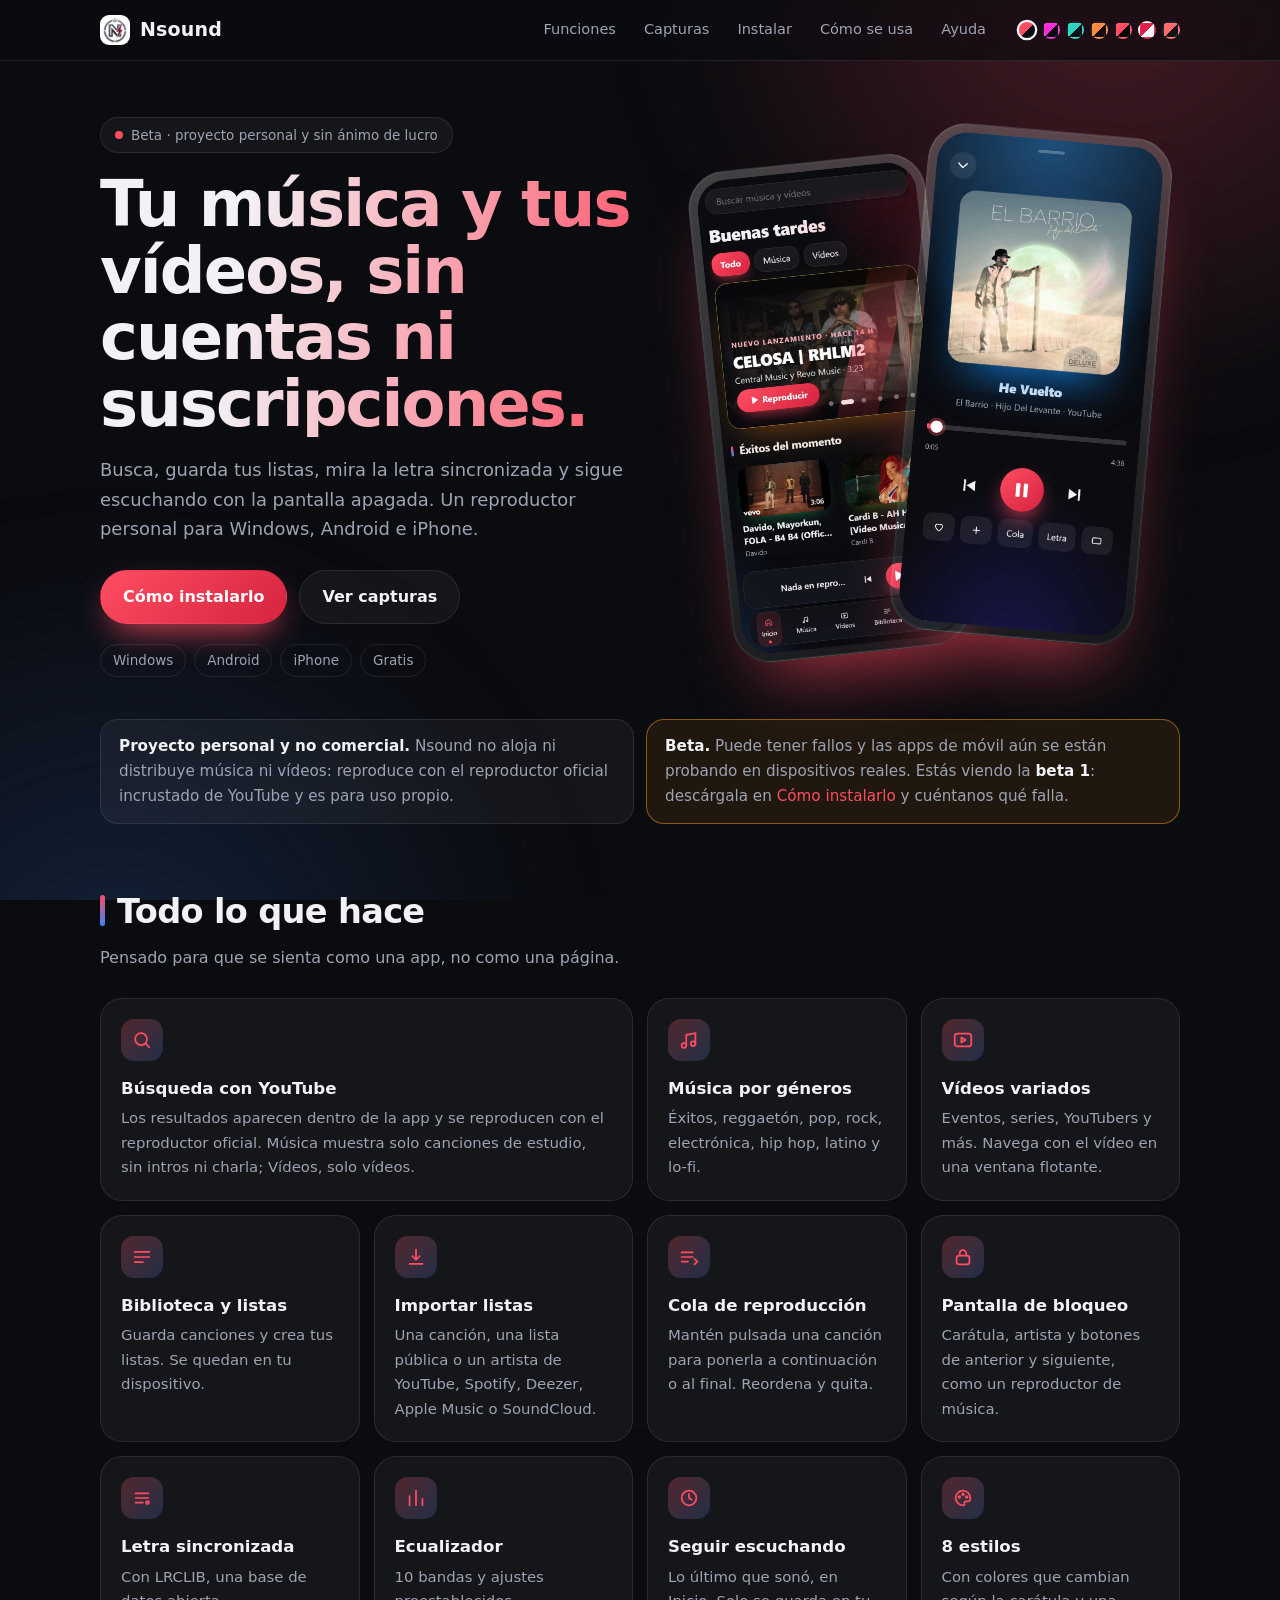
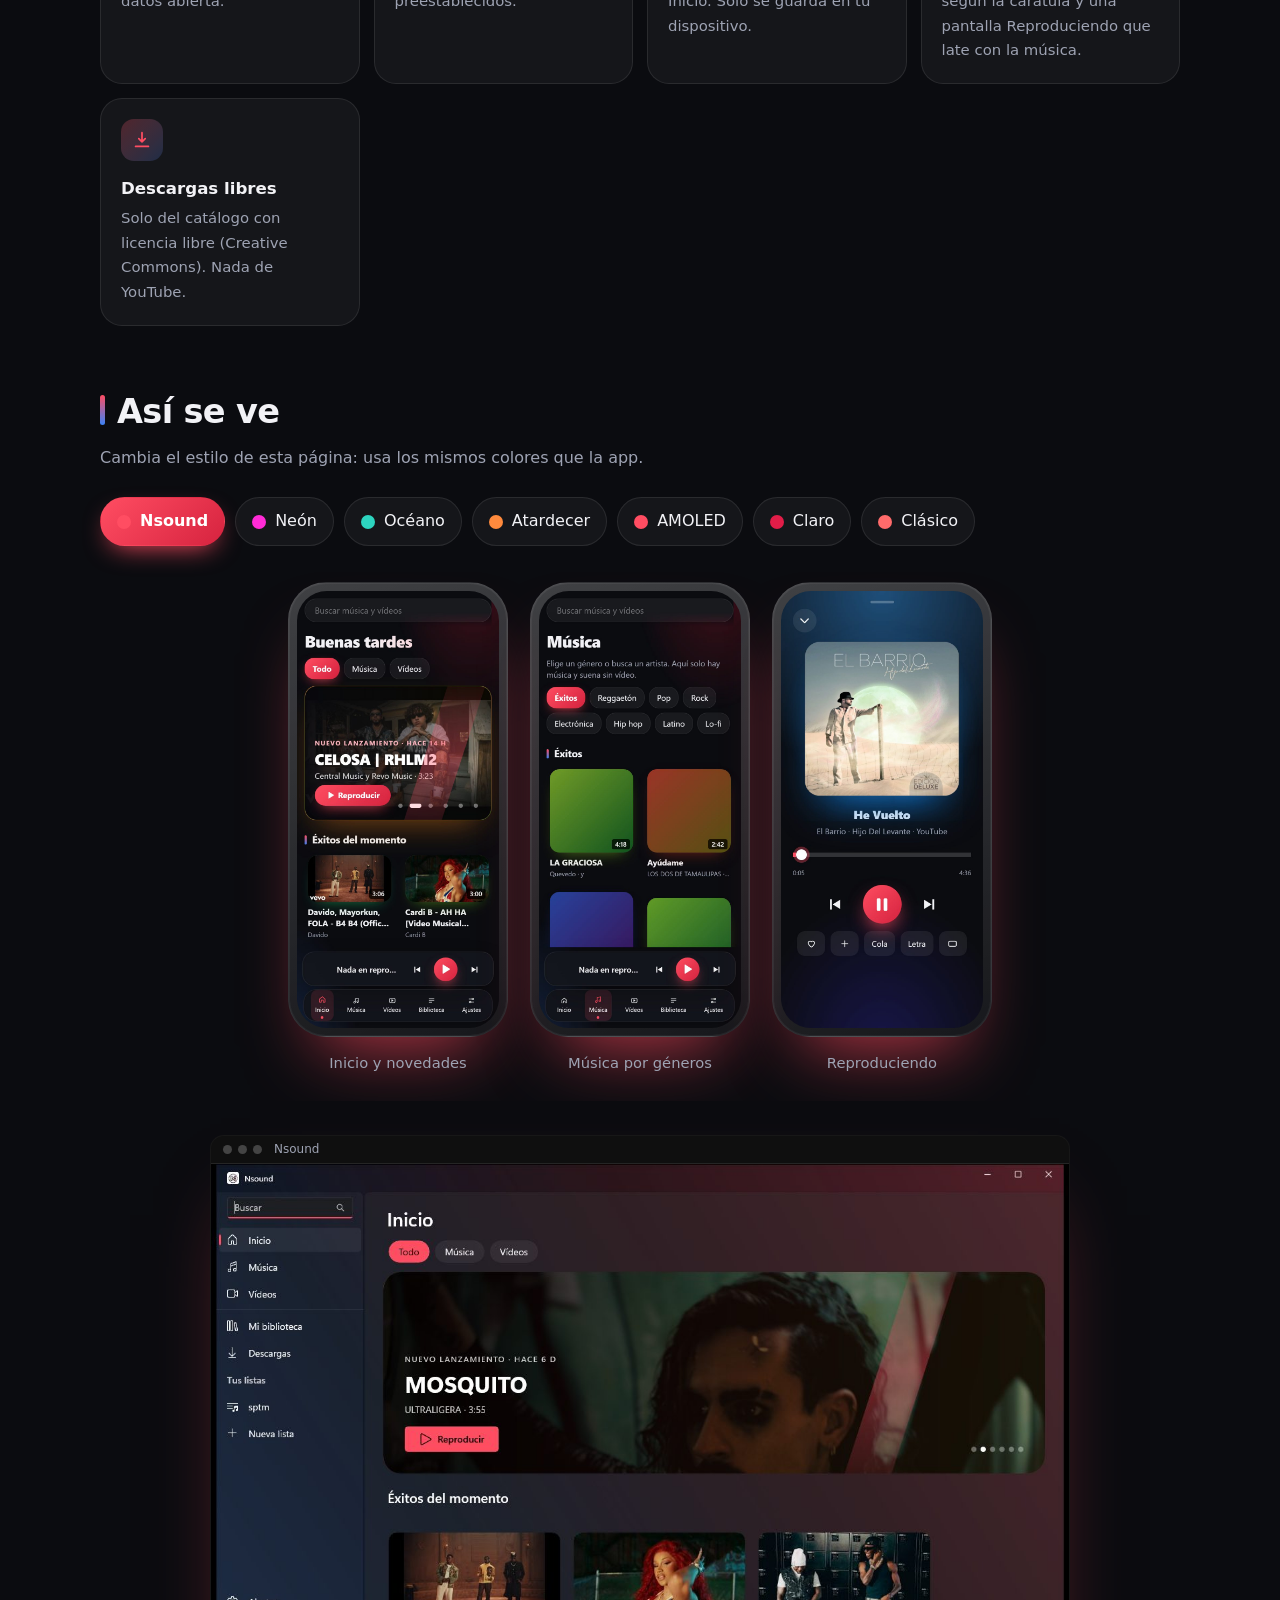
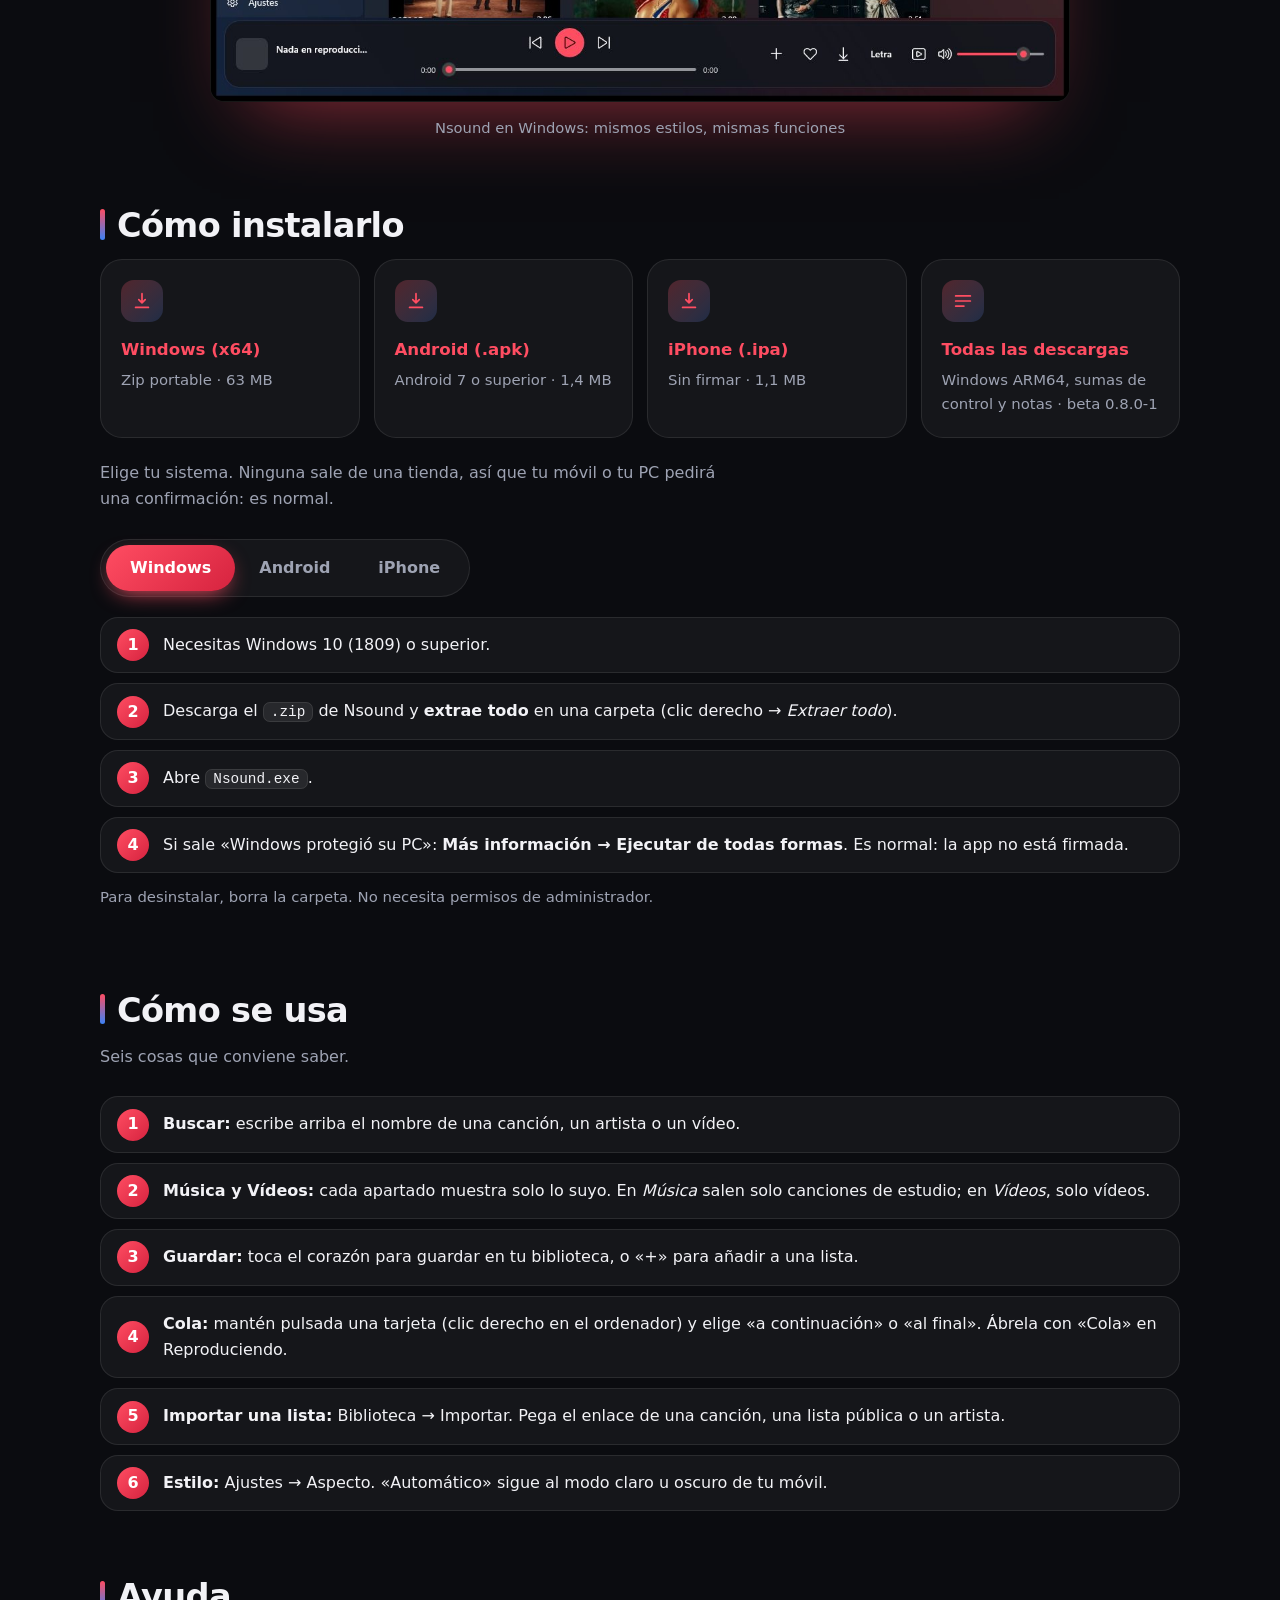
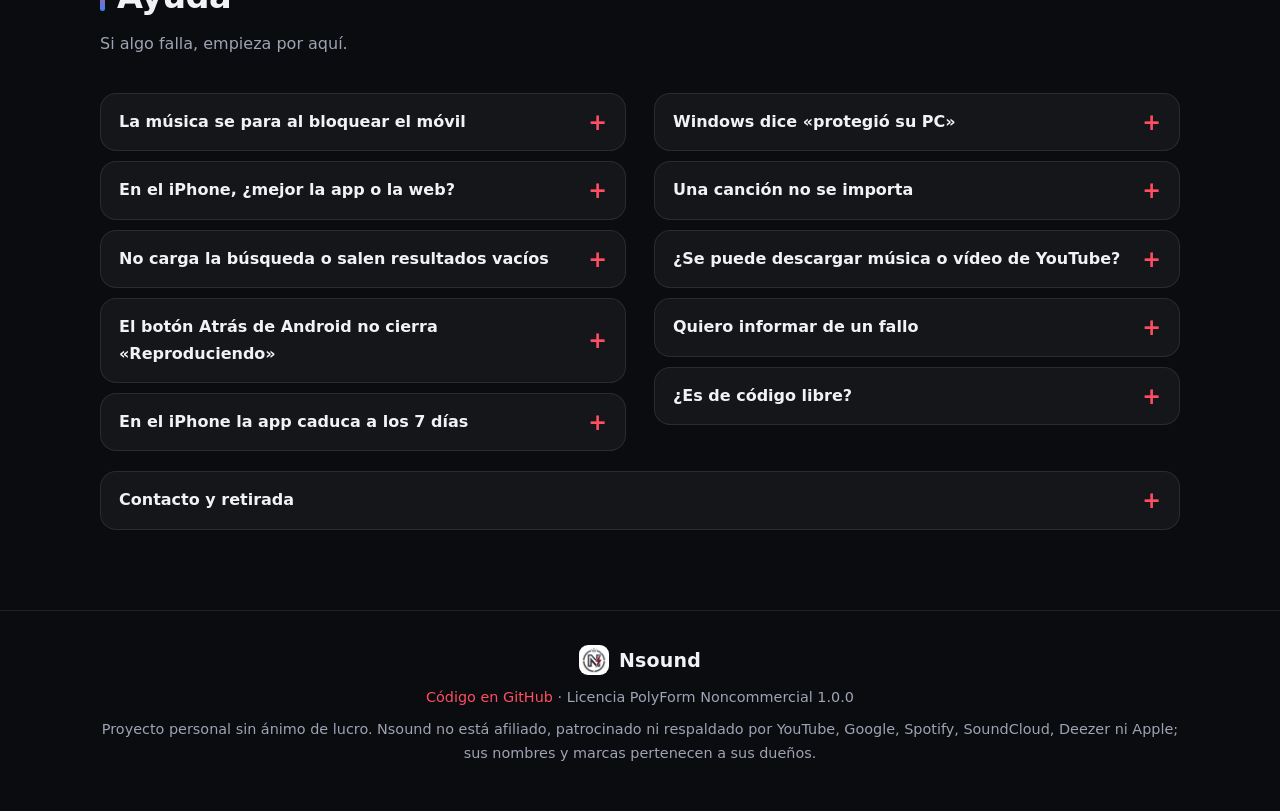
==== site/index.html @ f12c2a5f "web: botones de descarga de la beta 1 y fuente para SideStore/AltStore Co-Authored-By: Claude Sonnet" ====
<!doctype html>
<html lang="es">
<head>
<meta charset="utf-8">
<meta name="viewport" content="width=device-width,initial-scale=1,viewport-fit=cover">
<title>Nsound</title>
<meta name="description" content="Reproductor personal de música y vídeo, gratuito y sin ánimo de lucro, para Windows, Android e iPhone.">
<meta name="theme-color" content="#0b0c10">
<link rel="icon" href="logo.png">
<link rel="apple-touch-icon" href="logo.png">
<style>
@property --hue { syntax: '<number>'; inherits: true; initial-value: 350; }
:root {
  --bg: #0b0c10; --card: rgba(255,255,255,.045); --line: rgba(255,255,255,.09); --tx: #f2f2f6; --mut: #9ea3b3;
  --ac: #ff4d62; --ac2: #d6233f; --blue: #3b82f6; --on: #fff; --w: 255,255,255;
  --r: 22px;
}
:root[data-t="neon"]      { --bg:#07060d; --ac:#ff2bd6; --ac2:#a815d6; --blue:#7c3aed; }
:root[data-t="oceano"]    { --bg:#05111b; --ac:#2dd4bf; --ac2:#0e9aa7; --blue:#38bdf8; --on:#04202a; }
:root[data-t="atardecer"] { --bg:#130b0d; --ac:#ff8a3d; --ac2:#e5484d; --blue:#f43f5e; --on:#2a0f08; }
:root[data-t="amoled"]    { --bg:#000; }
:root[data-t="claro"]     { --bg:#f4f5f8; --card:rgba(20,22,40,.045); --line:rgba(20,22,40,.12); --tx:#14161f; --mut:#5b6072; --ac:#e11d48; --ac2:#be123c; --w:20,22,40; }
:root[data-t="clasico"]   { --bg:#121214; --ac:#ff6b6b; --ac2:#e04a4a; --blue:#4a8cff; }
* { box-sizing: border-box; }
html { scroll-behavior: smooth; scroll-padding-top: 76px; }
body { margin: 0; background: var(--bg); color: var(--tx); font: 16px/1.65 system-ui, -apple-system, "Segoe UI", Roboto, sans-serif; overflow-x: hidden; transition: background .6s, color .4s; -webkit-text-size-adjust: 100%; }
img { max-width: 100%; display: block; }
a { color: var(--ac); text-decoration: none; } a:hover { text-decoration: underline; }
:focus-visible { outline: 2px solid var(--ac); outline-offset: 3px; border-radius: 8px; }
.w { width: min(1080px, 100% - 32px); margin: 0 auto; }

/* Ambiente: dos brillos que se desplazan despacio (solo transform: barato) */
.amb { position: fixed; inset: 0; z-index: 0; pointer-events: none; overflow: hidden; }
.amb i { position: absolute; width: 70vmax; height: 70vmax; border-radius: 50%; filter: blur(70px); opacity: .5; will-change: transform; }
.amb i:nth-child(1) { top: -38vmax; right: -22vmax; background: radial-gradient(closest-side, color-mix(in srgb, var(--ac) 55%, transparent), transparent); animation: drift 26s ease-in-out infinite alternate; }
.amb i:nth-child(2) { bottom: -42vmax; left: -26vmax; background: radial-gradient(closest-side, color-mix(in srgb, var(--blue) 40%, transparent), transparent); animation: drift 32s ease-in-out infinite alternate-reverse; }
@keyframes drift { from { transform: translate3d(0,0,0) scale(1); } to { transform: translate3d(-6vmax, 5vmax, 0) scale(1.15); } }
main, header.top, footer { position: relative; z-index: 1; }

/* Barra superior de cristal */
header.top { position: sticky; top: 0; z-index: 20; backdrop-filter: blur(16px) saturate(1.4); -webkit-backdrop-filter: blur(16px) saturate(1.4); background: color-mix(in srgb, var(--bg) 70%, transparent); border-bottom: 1px solid var(--line); }
.bar { display: flex; align-items: center; gap: 14px; height: 60px; }
.brand { display: flex; align-items: center; gap: 10px; font-weight: 800; font-size: 19px; letter-spacing: .01em; color: var(--tx); }
.brand img { width: 30px; height: 30px; border-radius: 9px; }
.brand:hover { text-decoration: none; }
nav.links { margin-left: auto; display: flex; gap: 4px; }
nav.links a { color: var(--mut); padding: 8px 12px; border-radius: 999px; font-size: 14.5px; transition: background .2s, color .2s; }
nav.links a:hover { color: var(--tx); background: var(--card); text-decoration: none; }
.dots { display: flex; gap: 6px; margin-left: 6px; }
.dots button { width: 18px; height: 18px; border-radius: 50%; border: 2px solid var(--line); padding: 0; cursor: pointer; transition: transform .2s, border-color .2s; }
.dots button:hover { transform: scale(1.2); } .dots button[aria-pressed=true] { border-color: var(--tx); transform: scale(1.15); }
@media (max-width: 760px) { nav.links { display: none; } .dots { margin-left: auto; } }

/* Portada */
.hero { display: grid; grid-template-columns: 1.05fr .95fr; gap: 28px; align-items: center; padding: 56px 0 34px; }
.pill { display: inline-flex; align-items: center; gap: 8px; padding: 6px 14px; border-radius: 999px; background: var(--card); border: 1px solid var(--line); color: var(--mut); font-size: 13.5px; }
.pill b { width: 8px; height: 8px; border-radius: 50%; background: var(--ac); box-shadow: 0 0 0 0 var(--ac); animation: ping 2s infinite; }
@keyframes ping { 70% { box-shadow: 0 0 0 9px transparent; } 100% { box-shadow: 0 0 0 0 transparent; } }
h1 { font-size: clamp(2.3rem, 6vw, 4rem); line-height: 1.04; letter-spacing: -.03em; margin: 18px 0 14px; font-weight: 850; background: linear-gradient(100deg, var(--tx) 25%, var(--ac)); -webkit-background-clip: text; background-clip: text; -webkit-text-fill-color: transparent; }
.lead { color: var(--mut); font-size: 1.12rem; max-width: 33rem; }
.cta { display: flex; flex-wrap: wrap; gap: 12px; margin: 26px 0 20px; }
.btn { display: inline-flex; align-items: center; gap: 8px; padding: 13px 22px; border-radius: 999px; font-weight: 700; border: 1px solid var(--line); background: var(--card); color: var(--tx); transition: transform .18s, box-shadow .25s, background .2s; }
.btn:hover { transform: translateY(-2px); text-decoration: none; }
.btn.main { background: linear-gradient(135deg, var(--ac), var(--ac2)); color: var(--on); border-color: transparent; box-shadow: 0 14px 34px -12px var(--ac); }
.btn.main:hover { box-shadow: 0 18px 40px -10px var(--ac); }
.plats { display: flex; gap: 8px; flex-wrap: wrap; } .plats span { font-size: 13.5px; color: var(--mut); padding: 4px 12px; border: 1px solid var(--line); border-radius: 999px; }

/* Móviles de la portada */
.stage { position: relative; height: 520px; display: flex; justify-content: center; }
.phone { position: absolute; width: 238px; padding: 8px; border-radius: 38px; background: linear-gradient(160deg, rgba(var(--w),.22), rgba(var(--w),.05)); border: 1px solid var(--line); box-shadow: 0 40px 70px -30px color-mix(in srgb, var(--ac) 70%, #000), inset 0 0 0 1px rgba(var(--w),.05); }
.phone img { border-radius: 30px; width: 100%; aspect-ratio: 364/788; object-fit: cover; background: #000; }
.phone.a { left: 6%; top: 24px; transform: rotate(-6deg); animation: float 7s ease-in-out infinite; }
.phone.b { right: 6%; top: 0; transform: rotate(5deg) scale(1.03); animation: float 8s ease-in-out -3s infinite; }
@keyframes float { 50% { translate: 0 -14px; } }
@media (max-width: 880px) { .hero { grid-template-columns: 1fr; padding-top: 34px; } .stage { height: 470px; } .phone { width: 206px; } }

/* Avisos */
.notes { display: grid; grid-template-columns: repeat(auto-fit, minmax(290px, 1fr)); gap: 12px; margin: 8px 0 8px; }
.note { padding: 14px 18px; border-radius: 18px; background: var(--card); border: 1px solid var(--line); color: var(--mut); font-size: .95rem; }
.note b { color: var(--tx); }
.note.warn { border-color: color-mix(in srgb, #f59e0b 50%, transparent); background: color-mix(in srgb, #f59e0b 9%, transparent); }

/* Secciones */
section { padding: 52px 0 6px; }
h2 { font-size: clamp(1.5rem, 3.4vw, 2.1rem); letter-spacing: -.02em; margin: 0 0 6px; }
h2::before { content: ''; display: inline-block; width: 5px; height: .9em; border-radius: 3px; margin-right: 12px; background: linear-gradient(var(--ac), var(--blue)); vertical-align: -.08em; }
.sub { color: var(--mut); margin: 0 0 26px; max-width: 40rem; }

/* Funciones: rejilla con brillo que sigue al cursor */
.grid { display: grid; grid-template-columns: repeat(auto-fit, minmax(235px, 1fr)); gap: 14px; }
.card { position: relative; padding: 20px; border-radius: var(--r); background: var(--card); border: 1px solid var(--line); overflow: hidden; transition: transform .3s cubic-bezier(.2,.8,.2,1), border-color .3s; }
.card::before { content: ''; position: absolute; inset: 0; background: radial-gradient(260px circle at var(--mx, 50%) var(--my, -30%), color-mix(in srgb, var(--ac) 22%, transparent), transparent 70%); opacity: 0; transition: opacity .3s; pointer-events: none; }
.card:hover { transform: translateY(-4px); border-color: color-mix(in srgb, var(--ac) 45%, var(--line)); } .card:hover::before { opacity: 1; }
.card.big { grid-column: span 2; } @media (max-width: 560px) { .card.big { grid-column: auto; } }
.ic { width: 42px; height: 42px; border-radius: 13px; display: grid; place-items: center; margin-bottom: 14px; background: linear-gradient(135deg, color-mix(in srgb, var(--ac) 26%, transparent), color-mix(in srgb, var(--blue) 20%, transparent)); color: var(--ac); }
.ic svg { width: 22px; height: 22px; fill: none; stroke: currentColor; stroke-width: 1.9; stroke-linecap: round; stroke-linejoin: round; }
.card h3 { margin: 0 0 4px; font-size: 1.04rem; } .card p { margin: 0; color: var(--mut); font-size: .93rem; }

/* Capturas */
.shots { display: flex; gap: 22px; overflow-x: auto; padding: 10px 6px 26px; scroll-snap-type: x mandatory; justify-content: safe center; scrollbar-width: thin; }
.shots figure { margin: 0; flex: 0 0 auto; scroll-snap-align: center; text-align: center; }
.phone img { transition: opacity .22s ease; } .phone img.swap { opacity: 0; }
.winshot { margin: 34px auto 0; max-width: 860px; text-align: center; }
.winframe { border-radius: 14px; overflow: hidden; border: 1px solid var(--line); background: #000; box-shadow: 0 40px 80px -40px color-mix(in srgb, var(--ac) 60%, #000); }
.wbar { display: flex; align-items: center; gap: 6px; height: 28px; padding: 0 12px; background: rgba(var(--w), .06); border-bottom: 1px solid var(--line); font-size: 12px; color: var(--mut); }
.wbar i { width: 9px; height: 9px; border-radius: 50%; background: rgba(var(--w), .22); } .wbar span { margin-left: 6px; }
.winframe img { width: 100%; display: block; transition: opacity .22s ease; } .winframe img.swap { opacity: 0; }
.winshot figcaption { color: var(--mut); font-size: .92rem; margin-top: 14px; }
.shots .phone { position: static; width: 220px; animation: none; transform: none; transition: transform .4s cubic-bezier(.2,.8,.2,1); }
.shots figure:hover .phone { transform: translateY(-8px) rotate(-1.5deg); }
.shots figcaption { color: var(--mut); font-size: .92rem; margin-top: 14px; }

/* Estilos de la web = estilos de la app */
.themes { display: flex; flex-wrap: wrap; gap: 10px; }
.chip { display: inline-flex; align-items: center; gap: 9px; padding: 10px 16px; border-radius: 999px; background: var(--card); border: 1px solid var(--line); color: var(--tx); font: inherit; cursor: pointer; transition: transform .15s, background .2s, box-shadow .25s; }
.chip i { width: 14px; height: 14px; border-radius: 50%; }
.chip:hover { transform: translateY(-2px); } .chip:active { transform: scale(.95); }
.chip[aria-pressed=true] { background: linear-gradient(135deg, var(--ac), var(--ac2)); color: var(--on); border-color: transparent; box-shadow: 0 10px 26px -10px var(--ac); font-weight: 700; }

/* Instalación */
.seg { position: relative; display: inline-flex; padding: 5px; border-radius: 999px; background: var(--card); border: 1px solid var(--line); margin-bottom: 20px; }
.seg button { position: relative; z-index: 1; padding: 10px 24px; border: 0; background: transparent; color: var(--mut); font: inherit; font-weight: 600; border-radius: 999px; cursor: pointer; transition: color .25s; }
.seg button[aria-selected=true] { color: var(--on); }
.seg .ind { position: absolute; top: 5px; bottom: 5px; left: 5px; border-radius: 999px; background: linear-gradient(135deg, var(--ac), var(--ac2)); box-shadow: 0 8px 22px -8px var(--ac); transition: transform .35s cubic-bezier(.3,1.2,.4,1), width .35s; }
.pane { display: none; } .pane.on { display: block; animation: rise .45s cubic-bezier(.2,.8,.2,1); }
@keyframes rise { from { opacity: 0; transform: translateY(12px); } }
ol.steps { list-style: none; margin: 0; padding: 0; counter-reset: s; display: grid; gap: 10px; }
ol.steps li { counter-increment: s; position: relative; padding: 14px 16px 14px 62px; border-radius: 18px; background: var(--card); border: 1px solid var(--line); }
ol.steps li::before { content: counter(s); position: absolute; left: 16px; top: 50%; translate: 0 -50%; width: 32px; height: 32px; border-radius: 50%; display: grid; place-items: center; font-weight: 800; color: var(--on); background: linear-gradient(135deg, var(--ac), var(--ac2)); }
code { background: rgba(var(--w), .08); border: 1px solid var(--line); border-radius: 7px; padding: 1px 7px; font-size: .9em; }
.hint { color: var(--mut); font-size: .93rem; margin-top: 12px; }

/* Ayuda */
details { background: var(--card); border: 1px solid var(--line); border-radius: 16px; padding: 0 18px; margin: 10px 0; transition: border-color .25s, background .25s; }
details[open] { border-color: color-mix(in srgb, var(--ac) 40%, var(--line)); background: color-mix(in srgb, var(--ac) 5%, var(--card)); }
summary { cursor: pointer; font-weight: 650; padding: 15px 0; list-style: none; display: flex; justify-content: space-between; gap: 12px; align-items: center; }
summary::-webkit-details-marker { display: none; }
summary::after { content: '+'; font-size: 1.4rem; line-height: 1; color: var(--ac); transition: transform .3s; flex: none; }
details[open] summary::after { transform: rotate(45deg); }
details p, details > div { margin: 0 0 16px; color: var(--mut); }
.two { display: grid; grid-template-columns: 1fr 1fr; gap: 0 28px; } @media (max-width: 820px) { .two { grid-template-columns: 1fr; } }

footer { margin-top: 64px; padding: 34px 0 46px; border-top: 1px solid var(--line); color: var(--mut); font-size: .9rem; text-align: center; }
footer .brand { justify-content: center; margin-bottom: 10px; }

/* Aparecer al hacer scroll (solo con JS; sin JS todo se ve) */
.js .rv { opacity: 0; transform: translateY(22px); transition: opacity .7s cubic-bezier(.2,.8,.2,1), transform .7s cubic-bezier(.2,.8,.2,1); transition-delay: var(--d, 0s); }
.js .rv.in { opacity: 1; transform: none; }
@media (prefers-reduced-motion: reduce) {
  *, *::before, *::after { animation: none !important; transition: none !important; scroll-behavior: auto !important; }
  .js .rv { opacity: 1; transform: none; }
}
</style>
</head>
<body>
<script>document.documentElement.classList.add('js');try{var t=localStorage.getItem('nsound-site-theme');if(t)document.documentElement.dataset.t=t}catch(e){}</script>
<svg width="0" height="0" style="position:absolute" aria-hidden="true"><defs>
<symbol id="i-search" viewBox="0 0 24 24"><circle cx="11" cy="11" r="6.5"/><path d="M16 16l4 4"/></symbol>
<symbol id="i-music" viewBox="0 0 24 24"><path d="M9 18V6.5l10-2V16"/><circle cx="6.5" cy="18" r="2.5"/><circle cx="16.5" cy="16" r="2.5"/></symbol>
<symbol id="i-video" viewBox="0 0 24 24"><rect x="3" y="5" width="18" height="14" rx="3"/><path d="M10.2 9.2v5.6l4.6-2.8z"/></symbol>
<symbol id="i-lib" viewBox="0 0 24 24"><path d="M4 6.5h16M4 12h16M4 17.5h9"/></symbol>
<symbol id="i-import" viewBox="0 0 24 24"><path d="M12 4v11m0 0-4-4m4 4 4-4M5 19.5h14"/></symbol>
<symbol id="i-lyrics" viewBox="0 0 24 24"><path d="M5 7h14M5 12h14M5 17h8"/><circle cx="18" cy="17" r="1.6"/></symbol>
<symbol id="i-eq" viewBox="0 0 24 24"><path d="M5 20V10M12 20V4M19 20v-7"/></symbol>
<symbol id="i-queue" viewBox="0 0 24 24"><path d="M4 7h12M4 12h12M4 17h7"/><path d="M18 14l3 3-3 3"/></symbol>
<symbol id="i-lock" viewBox="0 0 24 24"><rect x="5" y="10.5" width="14" height="9.5" rx="2.5"/><path d="M8.5 10.5V8a3.5 3.5 0 0 1 7 0v2.5"/></symbol>
<symbol id="i-clock" viewBox="0 0 24 24"><circle cx="12" cy="12" r="8"/><path d="M12 7.5V12l3 2"/></symbol>
<symbol id="i-pal" viewBox="0 0 24 24"><path d="M12 4a8 8 0 1 0 0 16c1.4 0 2-.9 1.6-2-.4-1.2.3-2.2 1.6-2.2H17a3 3 0 0 0 3-3A8 8 0 0 0 12 4z"/><circle cx="8" cy="11" r="1"/><circle cx="12" cy="8" r="1"/><circle cx="16" cy="11" r="1"/></symbol>
<symbol id="i-dl" viewBox="0 0 24 24"><path d="M12 4v10m0 0-3.5-3.5M12 14l3.5-3.5M5 19h14"/></symbol>
</defs></svg>
<div class="amb" aria-hidden="true"><i></i><i></i></div>

<header class="top"><div class="w bar">
  <a class="brand" href="#"><img src="logo.png" alt="">Nsound</a>
  <nav class="links" aria-label="Secciones"><a href="#funciones">Funciones</a><a href="#capturas">Capturas</a><a href="#instalar">Instalar</a><a href="#uso">Cómo se usa</a><a href="#ayuda">Ayuda</a></nav>
  <div class="dots" role="group" aria-label="Estilo de la web" id="dots"></div>
</div></header>

<main>
<div class="w">
  <div class="hero">
    <div class="rv">
      <span class="pill"><b></b>Beta · proyecto personal y sin ánimo de lucro</span>
      <h1>Tu música y tus vídeos, sin cuentas ni suscripciones.</h1>
      <p class="lead">Busca, guarda tus listas, mira la letra sincronizada y sigue escuchando con la pantalla apagada. Un reproductor personal para Windows, Android e iPhone.</p>
      <div class="cta"><a class="btn main" href="#instalar">Cómo instalarlo</a><a class="btn" href="#capturas">Ver capturas</a></div>
      <div class="plats"><span>Windows</span><span>Android</span><span>iPhone</span><span>Gratis</span></div>
    </div>
    <div class="stage rv" style="--d:.15s" aria-hidden="true">
      <div class="phone a"><img data-shot="inicio" src="img/nsound/inicio.jpg" alt=""></div>
      <div class="phone b"><img data-shot="reproduciendo" src="img/nsound/reproduciendo.jpg" alt=""></div>
    </div>
  </div>

  <div class="notes rv">
    <div class="note"><b>Proyecto personal y no comercial.</b> Nsound no aloja ni distribuye música ni vídeos: reproduce con el reproductor oficial incrustado de YouTube y es para uso propio.</div>
    <div class="note warn"><b>Beta.</b> Puede tener fallos y las apps de móvil aún se están probando en dispositivos reales. Estás viendo la <b>beta 1</b>: descárgala en <a href="#instalar">Cómo instalarlo</a> y cuéntanos qué falla.</div>
  </div>

  <section id="funciones">
    <h2 class="rv">Todo lo que hace</h2>
    <p class="sub rv">Pensado para que se sienta como una app, no como una página.</p>
    <div class="grid" id="feat">
      <div class="card big rv"><div class="ic"><svg><use href="#i-search"/></svg></div><h3>Búsqueda con YouTube</h3><p>Los resultados aparecen dentro de la app y se reproducen con el reproductor oficial. Música muestra solo canciones de estudio, sin intros ni charla; Vídeos, solo vídeos.</p></div>
      <div class="card rv" style="--d:.05s"><div class="ic"><svg><use href="#i-music"/></svg></div><h3>Música por géneros</h3><p>Éxitos, reggaetón, pop, rock, electrónica, hip hop, latino y lo-fi.</p></div>
      <div class="card rv" style="--d:.1s"><div class="ic"><svg><use href="#i-video"/></svg></div><h3>Vídeos variados</h3><p>Eventos, series, YouTubers y más. Navega con el vídeo en una ventana flotante.</p></div>
      <div class="card rv"><div class="ic"><svg><use href="#i-lib"/></svg></div><h3>Biblioteca y listas</h3><p>Guarda canciones y crea tus listas. Se quedan en tu dispositivo.</p></div>
      <div class="card rv" style="--d:.05s"><div class="ic"><svg><use href="#i-import"/></svg></div><h3>Importar listas</h3><p>Una canción, una lista pública o un artista de YouTube, Spotify, Deezer, Apple Music o SoundCloud.</p></div>
      <div class="card rv" style="--d:.1s"><div class="ic"><svg><use href="#i-queue"/></svg></div><h3>Cola de reproducción</h3><p>Mantén pulsada una canción para ponerla a continuación o al final. Reordena y quita.</p></div>
      <div class="card rv"><div class="ic"><svg><use href="#i-lock"/></svg></div><h3>Pantalla de bloqueo</h3><p>Carátula, artista y botones de anterior y siguiente, como un reproductor de música.</p></div>
      <div class="card rv" style="--d:.05s"><div class="ic"><svg><use href="#i-lyrics"/></svg></div><h3>Letra sincronizada</h3><p>Con LRCLIB, una base de datos abierta.</p></div>
      <div class="card rv" style="--d:.1s"><div class="ic"><svg><use href="#i-eq"/></svg></div><h3>Ecualizador</h3><p>10 bandas y ajustes preestablecidos.</p></div>
      <div class="card rv"><div class="ic"><svg><use href="#i-clock"/></svg></div><h3>Seguir escuchando</h3><p>Lo último que sonó, en Inicio. Solo se guarda en tu dispositivo.</p></div>
      <div class="card rv" style="--d:.05s"><div class="ic"><svg><use href="#i-pal"/></svg></div><h3>8 estilos</h3><p>Con colores que cambian según la carátula y una pantalla Reproduciendo que late con la música.</p></div>
      <div class="card rv" style="--d:.1s"><div class="ic"><svg><use href="#i-dl"/></svg></div><h3>Descargas libres</h3><p>Solo del catálogo con licencia libre (Creative Commons). Nada de YouTube.</p></div>
    </div>
  </section>

  <section id="capturas">
    <h2 class="rv">Así se ve</h2>
    <p class="sub rv">Cambia el estilo de esta página: usa los mismos colores que la app.</p>
    <div class="themes rv" id="themes" role="group" aria-label="Estilos"></div>
    <div class="shots" style="margin-top:26px">
      <figure class="rv"><div class="phone"><img data-shot="inicio" src="img/nsound/inicio.jpg" alt="Pantalla de inicio con las novedades" loading="lazy"></div><figcaption>Inicio y novedades</figcaption></figure>
      <figure class="rv" style="--d:.08s"><div class="phone"><img data-shot="musica" src="img/nsound/musica.jpg" alt="Pantalla de música por géneros" loading="lazy"></div><figcaption>Música por géneros</figcaption></figure>
      <figure class="rv" style="--d:.16s"><div class="phone"><img data-shot="reproduciendo" src="img/nsound/reproduciendo.jpg" alt="Pantalla Reproduciendo con el color de la carátula" loading="lazy"></div><figcaption>Reproduciendo</figcaption></figure>
    </div>
    <figure class="winshot rv"><div class="winframe"><div class="wbar"><i></i><i></i><i></i><span>Nsound</span></div><img data-win src="img/windows/nsound.jpg" alt="Nsound en Windows" loading="lazy"></div><figcaption>Nsound en Windows: mismos estilos, mismas funciones</figcaption></figure>
  </section>

  <section id="instalar">
    <h2 class="rv">Cómo instalarlo</h2>
    <div class="grid rv" style="margin-bottom:22px">
      <a class="card" href="https://github.com/vhkp259r94-cmyk/spotios/releases/download/v0.8.0-beta.1/Nsound-0.8.0-beta.1-windows-x64.zip"><div class="ic"><svg><use href="#i-dl"/></svg></div><h3>Windows (x64)</h3><p>Zip portable · 63 MB</p></a>
      <a class="card" href="https://github.com/vhkp259r94-cmyk/spotios/releases/download/v0.8.0-beta.1/Nsound-0.8.0-beta.1-android.apk"><div class="ic"><svg><use href="#i-dl"/></svg></div><h3>Android (.apk)</h3><p>Android 7 o superior · 1,4 MB</p></a>
      <a class="card" href="https://github.com/vhkp259r94-cmyk/spotios/releases/download/v0.8.0-beta.1/Nsound-0.8.0-beta.1-unsigned.ipa"><div class="ic"><svg><use href="#i-dl"/></svg></div><h3>iPhone (.ipa)</h3><p>Sin firmar · 1,1 MB</p></a>
      <a class="card" href="https://github.com/vhkp259r94-cmyk/spotios/releases/tag/v0.8.0-beta.1"><div class="ic"><svg><use href="#i-lib"/></svg></div><h3>Todas las descargas</h3><p>Windows ARM64, sumas de control y notas · beta 0.8.0-1</p></a>
    </div>
    <p class="sub rv">Elige tu sistema. Ninguna sale de una tienda, así que tu móvil o tu PC pedirá una confirmación: es normal.</p>
    <div class="seg rv" role="tablist" id="seg"><span class="ind" id="ind"></span>
      <button role="tab" aria-selected="true" data-t="win">Windows</button><button role="tab" aria-selected="false" data-t="and">Android</button><button role="tab" aria-selected="false" data-t="ios">iPhone</button></div>
    <div class="pane on" id="win"><ol class="steps">
      <li>Necesitas Windows 10 (1809) o superior.</li>
      <li>Descarga el <code>.zip</code> de Nsound y <b>extrae todo</b> en una carpeta (clic derecho → <i>Extraer todo</i>).</li>
      <li>Abre <code>Nsound.exe</code>.</li>
      <li>Si sale «Windows protegió su PC»: <b>Más información → Ejecutar de todas formas</b>. Es normal: la app no está firmada.</li></ol>
      <p class="hint">Para desinstalar, borra la carpeta. No necesita permisos de administrador.</p></div>
    <div class="pane" id="and"><ol class="steps">
      <li>Necesitas Android 7 o superior.</li>
      <li>Descarga el <code>.apk</code> en el móvil y ábrelo.</li>
      <li>Android pedirá permitir instalar desde esa fuente: acepta en <b>Ajustes</b>. Puedes quitar el permiso después.</li>
      <li>Si Play Protect avisa de «App no verificada»: <b>Más detalles → Instalar de todas formas</b>.</li>
      <li>Pulsa <b>Instalar</b> y luego <b>Abrir</b>. Acepta las notificaciones para ver el control de reproducción.</li></ol></div>
    <div class="pane" id="ios"><ol class="steps">
      <li>El <code>.ipa</code> no está firmado: se firma con tu Apple ID al instalar. Lo más fácil es <a href="https://sideloadly.io">Sideloadly</a> en tu ordenador (en Windows, con iTunes e iCloud descargados de Apple.com).</li>
      <li>Conecta el iPhone por cable y pulsa <b>Confiar</b>.</li>
      <li>Arrastra el <code>.ipa</code> a Sideloadly, escribe tu Apple ID y pulsa <b>Start</b>.</li>
      <li>En el iPhone: <b>Ajustes → General → VPN y gestión de dispositivos →</b> tu Apple ID <b>→ Confiar</b>.</li>
      <li>Activa <b>Ajustes → Privacidad y seguridad → Modo desarrollador</b> y reinicia.</li>
      <li>Abre Nsound. Con un Apple ID gratuito la app caduca a los 7 días y hay que reinstalarla.</li></ol>
      <h3 style="margin:26px 0 10px">Que se renueve sola</h3>
      <p class="hint" style="margin:0 0 12px">Añade la fuente de Nsound en SideStore o AltStore y se instalará y se actualizará desde ahí: <a href="sidestore://source?url=https://vhkp259r94-cmyk.github.io/spotios/source.json">Añadir a SideStore</a> · <a href="altstore://source?url=https://vhkp259r94-cmyk.github.io/spotios/source.json">Añadir a AltStore</a> · <code>https://vhkp259r94-cmyk.github.io/spotios/source.json</code></p>
      <div class="grid">
        <div class="card"><h3>SideStore <span style="color:var(--ac);font-size:.8rem">recomendada</span></h3><p>Renueva la app en el propio iPhone, sin ordenador. Instálalo una vez con su <a href="https://docs.sidestore.io">guía oficial</a> y abre el <code>.ipa</code> con SideStore.</p></div>
        <div class="card"><h3>AltStore</h3><p>Renueva por wifi mientras tu ordenador (con AltServer) esté encendido en la misma red. <a href="https://altstore.io">altstore.io</a></p></div>
        <div class="card"><h3>TrollStore</h3><p>Instala sin que caduque nunca, pero solo funciona en iOS 14.0–16.6.1 y 17.0. <a href="https://ios.cfw.guide/installing-trollstore/">Guía</a></p></div>
      </div>
      <p class="hint">No recomendamos las tiendas con certificados «empresariales» (ESign, Scarlet…): Apple los revoca de golpe y la app deja de abrirse. Con un Apple ID gratuito el límite es de 3 apps a la vez.</p></div>
  </section>

  <section id="uso">
    <h2 class="rv">Cómo se usa</h2>
    <p class="sub rv">Seis cosas que conviene saber.</p>
    <ol class="steps rv">
      <li><b>Buscar:</b> escribe arriba el nombre de una canción, un artista o un vídeo.</li>
      <li><b>Música y Vídeos:</b> cada apartado muestra solo lo suyo. En <i>Música</i> salen solo canciones de estudio; en <i>Vídeos</i>, solo vídeos.</li>
      <li><b>Guardar:</b> toca el corazón para guardar en tu biblioteca, o «+» para añadir a una lista.</li>
      <li><b>Cola:</b> mantén pulsada una tarjeta (clic derecho en el ordenador) y elige «a continuación» o «al final». Ábrela con «Cola» en Reproduciendo.</li>
      <li><b>Importar una lista:</b> Biblioteca → Importar. Pega el enlace de una canción, una lista pública o un artista.</li>
      <li><b>Estilo:</b> Ajustes → Aspecto. «Automático» sigue al modo claro u oscuro de tu móvil.</li>
    </ol>
  </section>

  <section id="ayuda">
    <h2 class="rv">Ayuda</h2>
    <p class="sub rv">Si algo falla, empieza por aquí.</p>
    <div class="two rv">
      <div>
        <details><summary>La música se para al bloquear el móvil</summary><p>Nsound reproduce con el reproductor de YouTube incrustado, que a veces se pausa al apagar la pantalla. La versión nueva de Android mantiene la música con una notificación de reproducción (acepta el permiso de notificaciones) y la app intenta reanudar sola. Si aun así se para: en Ajustes del móvil → Batería → Nsound, elige «Sin restricciones» y no cierres la app desde recientes. Sigue siendo una beta.</p></details>
        <details><summary>En el iPhone, ¿mejor la app o la web?</summary><p>La app instalada: mantiene la música con la pantalla bloqueada de forma más fiable. Desde Safari, la página usa un truco (un audio silencioso) para seguir viva al bloquear, pero iOS puede cortarla igualmente. Si lo usas desde la web, abre la web desde «Añadir a pantalla de inicio» y no la cierres.</p></details>
        <details><summary>No carga la búsqueda o salen resultados vacíos</summary><p>Comprueba la conexión. YouTube puede limitar las peticiones durante unos minutos: espera y vuelve a probar.</p></details>
        <details><summary>El botón Atrás de Android no cierra «Reproduciendo»</summary><p>Actualiza a la última versión: ya cierra primero Reproduciendo, la cola y los menús, y minimiza el vídeo.</p></details>
        <details><summary>En el iPhone la app caduca a los 7 días</summary><p>Es una limitación de Apple con los ID gratuitos. Hay que volver a instalarla con Sideloadly o AltStore (este último la renueva solo).</p></details>
      </div>
      <div>
        <details><summary>Windows dice «protegió su PC»</summary><p>Es normal: la app no está firmada. Pulsa «Más información» y luego «Ejecutar de todas formas».</p></details>
        <details><summary>Una canción no se importa</summary><p>Puede que no exista en YouTube Music con ese título. Al terminar, la app muestra la lista de canciones sin encontrar.</p></details>
        <details><summary>¿Se puede descargar música o vídeo de YouTube?</summary><p>No. Nsound reproduce YouTube con su reproductor oficial y no extrae ni descarga contenido. Las descargas solo existen para contenido libre (Creative Commons).</p></details>
        <details><summary>Quiero informar de un fallo</summary><p>Abre una <a href="https://github.com/vhkp259r94-cmyk/spotios/issues">incidencia</a> con: modelo de móvil, versión de Android o iOS, versión de Nsound, si usabas Wi‑Fi o datos, qué hacías y cuánto tardó en fallar. Una captura ayuda mucho.</p></details>
        <details><summary>¿Es de código libre?</summary><p>El código es visible y se puede usar y modificar sin fines comerciales (licencia PolyForm Noncommercial). No se puede vender ni publicar copias comerciales, y el nombre y logo de Nsound son de la marca.</p></details>
      </div>
    </div>
    <details class="rv"><summary>Contacto y retirada</summary><p>Si eres titular de derechos o de una marca y quieres que se retire o se corrija algo, abre una <a href="https://github.com/vhkp259r94-cmyk/spotios/issues">incidencia en GitHub</a> indicando qué y dónde. Se atiende lo antes posible.</p></details>
  </section>
</div>
</main>

<footer><div class="w">
  <a class="brand" href="#"><img src="logo.png" alt="">Nsound</a>
  <div><a href="https://github.com/vhkp259r94-cmyk/spotios">Código en GitHub</a> · Licencia PolyForm Noncommercial 1.0.0</div>
  <div style="margin-top:8px">Proyecto personal sin ánimo de lucro. Nsound no está afiliado, patrocinado ni respaldado por YouTube, Google, Spotify, SoundCloud, Deezer ni Apple; sus nombres y marcas pertenecen a sus dueños.</div>
</div></footer>

<script>
(function () {
  var $ = function (s, r) { return (r || document).querySelector(s); }, $$ = function (s, r) { return Array.prototype.slice.call((r || document).querySelectorAll(s)); };
  var root = document.documentElement;

  // Estilos: los mismos que la app
  var LOOKS = [['nsound', 'Nsound', '#ff4d62', '#0b0c10'], ['neon', 'Neón', '#ff2bd6', '#07060d'], ['oceano', 'Océano', '#2dd4bf', '#05111b'], ['atardecer', 'Atardecer', '#ff8a3d', '#130b0d'],
    ['amoled', 'AMOLED', '#ff4d62', '#000'], ['claro', 'Claro', '#e11d48', '#f4f5f8'], ['clasico', 'Clásico', '#ff6b6b', '#121214']];
  function setTheme(id) {
    root.dataset.t = id;
    var l = LOOKS.filter(function (x) { return x[0] === id; })[0] || LOOKS[0];
    var m = $('meta[name=theme-color]'); if (m) m.setAttribute('content', l[3]);
    $$('[data-th]').forEach(function (b) { b.setAttribute('aria-pressed', b.dataset.th === id); });
    try { localStorage.setItem('nsound-site-theme', id); } catch (e) {}
    $$('img[data-shot],img[data-win]').forEach(function (im) {
      var src = im.hasAttribute('data-win') ? 'img/windows/' + id + '.jpg' : 'img/' + id + '/' + im.dataset.shot + '.jpg';
      if (im.getAttribute('src') === src) return;
      var pre = new Image(); pre.onload = function () { im.classList.add('swap'); setTimeout(function () { im.src = src; im.classList.remove('swap'); }, 200); }; pre.src = src;
    });
  }
  LOOKS.forEach(function (l) {
    var d = document.createElement('button'); d.dataset.th = l[0]; d.title = l[1]; d.setAttribute('aria-label', 'Estilo ' + l[1]); d.style.background = 'linear-gradient(135deg,' + l[2] + ' 50%,' + l[3] + ' 50%)';
    d.onclick = function () { setTheme(l[0]); }; $('#dots').appendChild(d);
    var c = document.createElement('button'); c.className = 'chip'; c.dataset.th = l[0]; c.innerHTML = '<i style="background:' + l[2] + '"></i>' + l[1];
    c.onclick = function () { setTheme(l[0]); }; $('#themes').appendChild(c);
  });
  setTheme(root.dataset.t || 'nsound');

  // Pestañas de instalación con indicador deslizante
  var seg = $('#seg'), ind = $('#ind');
  function place() { var b = $('button[aria-selected=true]', seg); if (!b) return; ind.style.width = b.offsetWidth + 'px'; ind.style.transform = 'translateX(' + (b.offsetLeft - 5) + 'px)'; }
  $$('button', seg).forEach(function (b) {
    b.onclick = function () {
      $$('button', seg).forEach(function (x) { x.setAttribute('aria-selected', x === b); });
      $$('.pane').forEach(function (p) { p.classList.toggle('on', p.id === b.dataset.t); });
      place();
    };
  });
  window.addEventListener('resize', place); window.addEventListener('load', place); place();

  // Brillo que sigue al cursor en las tarjetas
  $$('.card').forEach(function (c) {
    c.addEventListener('pointermove', function (e) { var r = c.getBoundingClientRect(); c.style.setProperty('--mx', (e.clientX - r.left) + 'px'); c.style.setProperty('--my', (e.clientY - r.top) + 'px'); });
  });

  // Aparecer al hacer scroll
  var els = $$('.rv');
  if ('IntersectionObserver' in window) {
    var io = new IntersectionObserver(function (es) { es.forEach(function (e) { if (e.isIntersecting) { e.target.classList.add('in'); io.unobserve(e.target); } }); }, { threshold: .12, rootMargin: '0px 0px -6% 0px' });
    els.forEach(function (e) { io.observe(e); });
  } else els.forEach(function (e) { e.classList.add('in'); });
})();
</script>
</body>
</html>
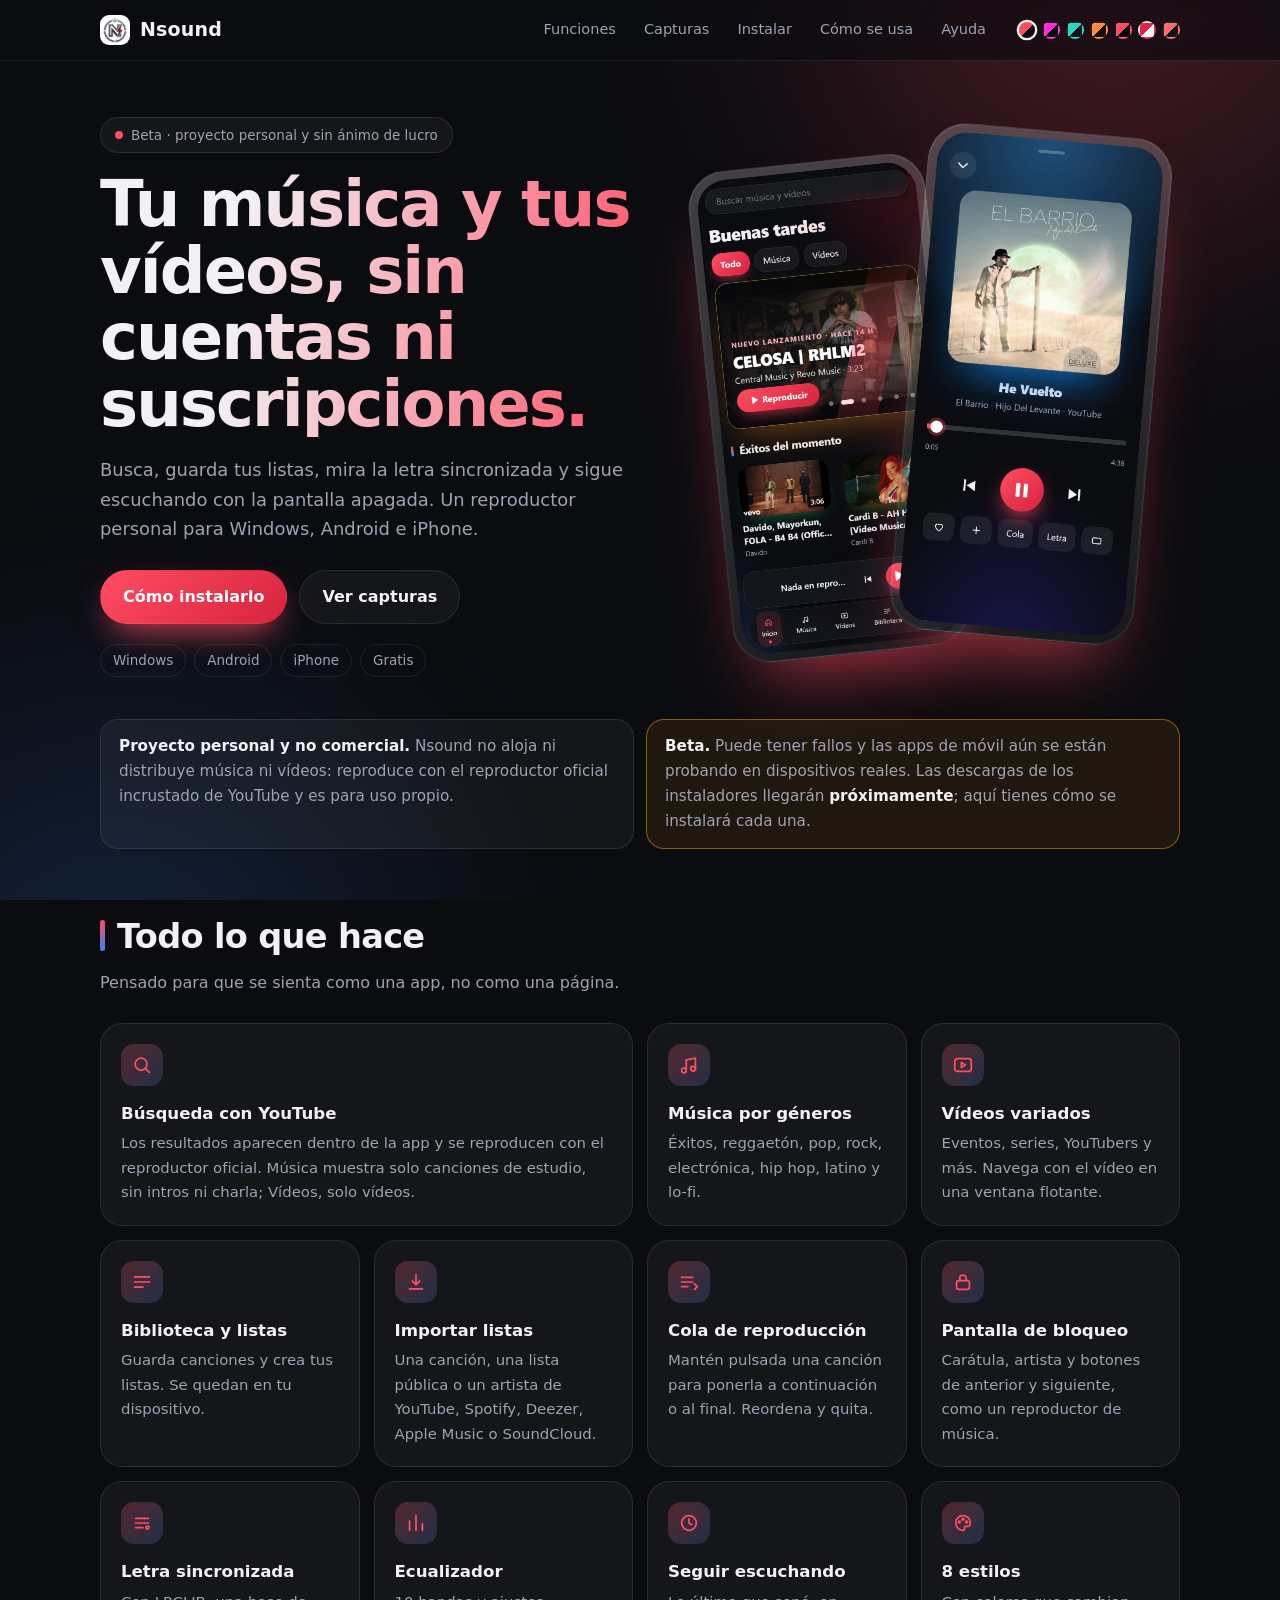
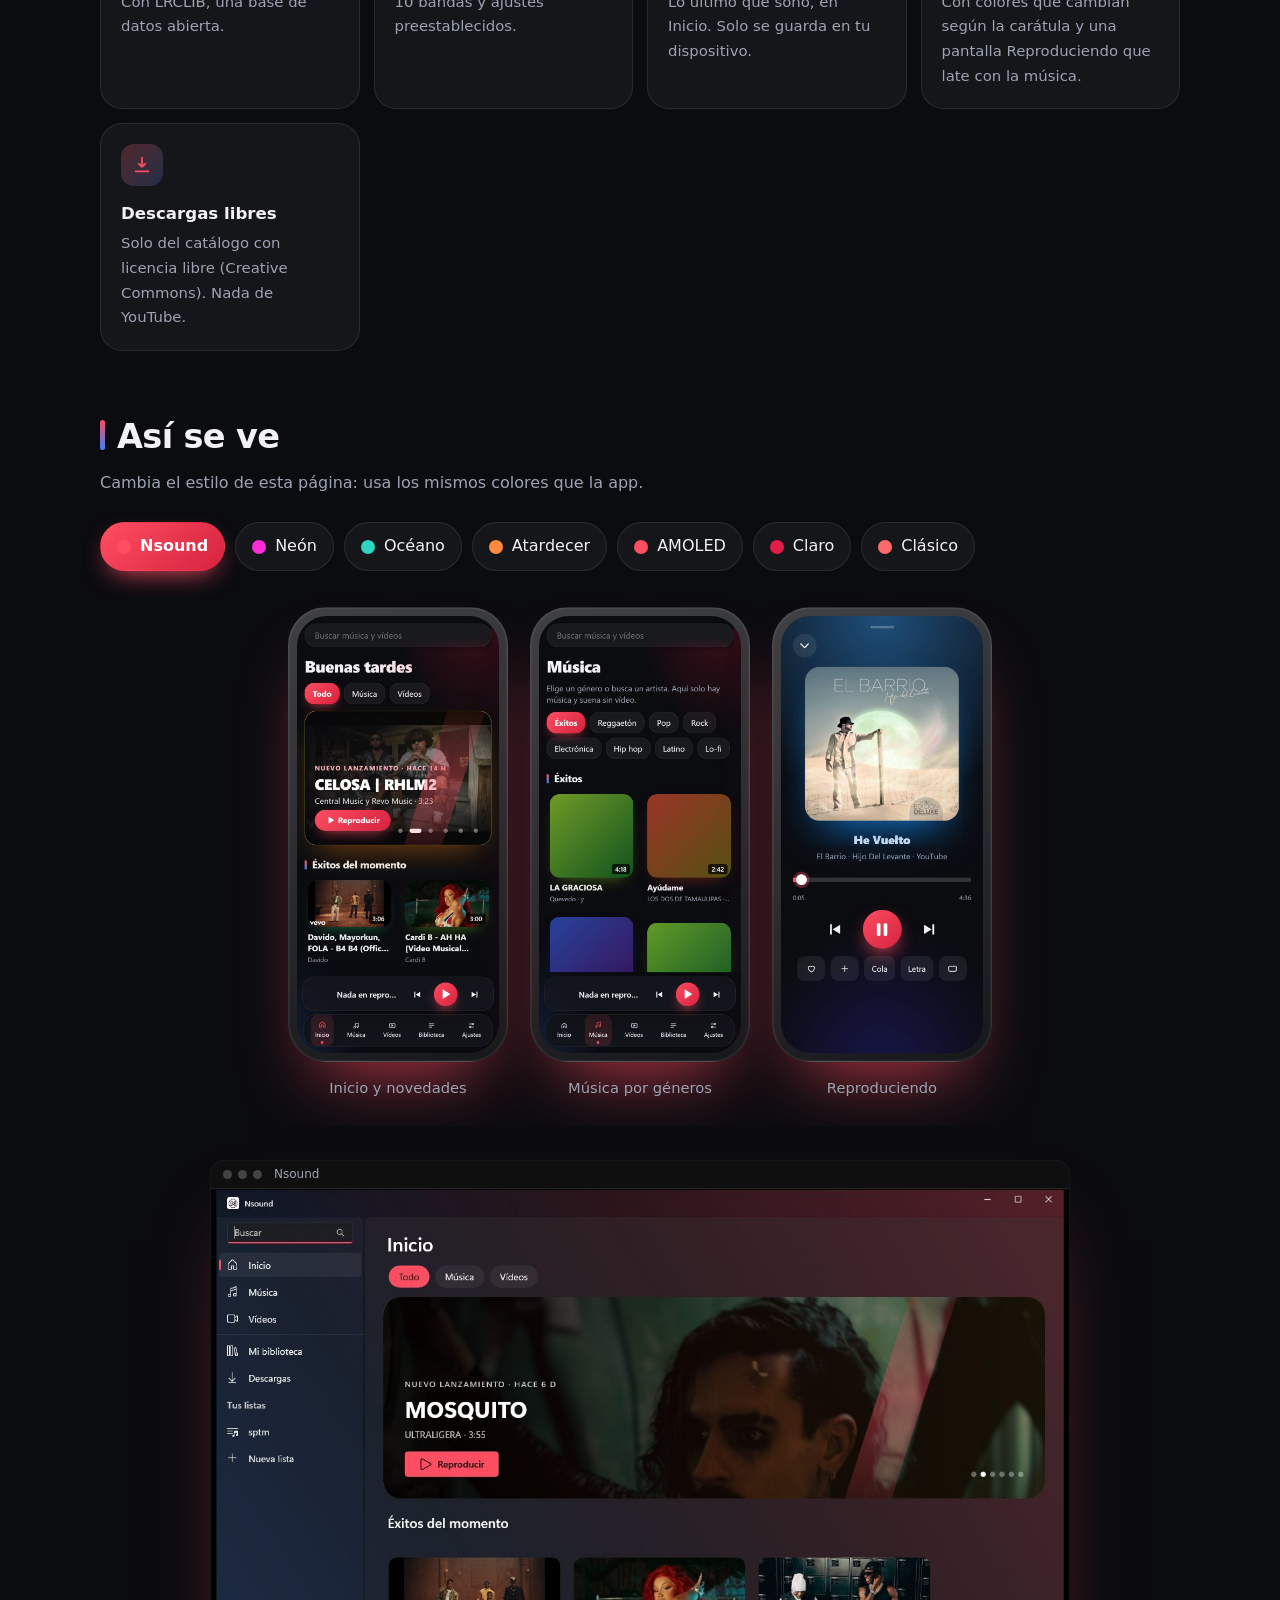
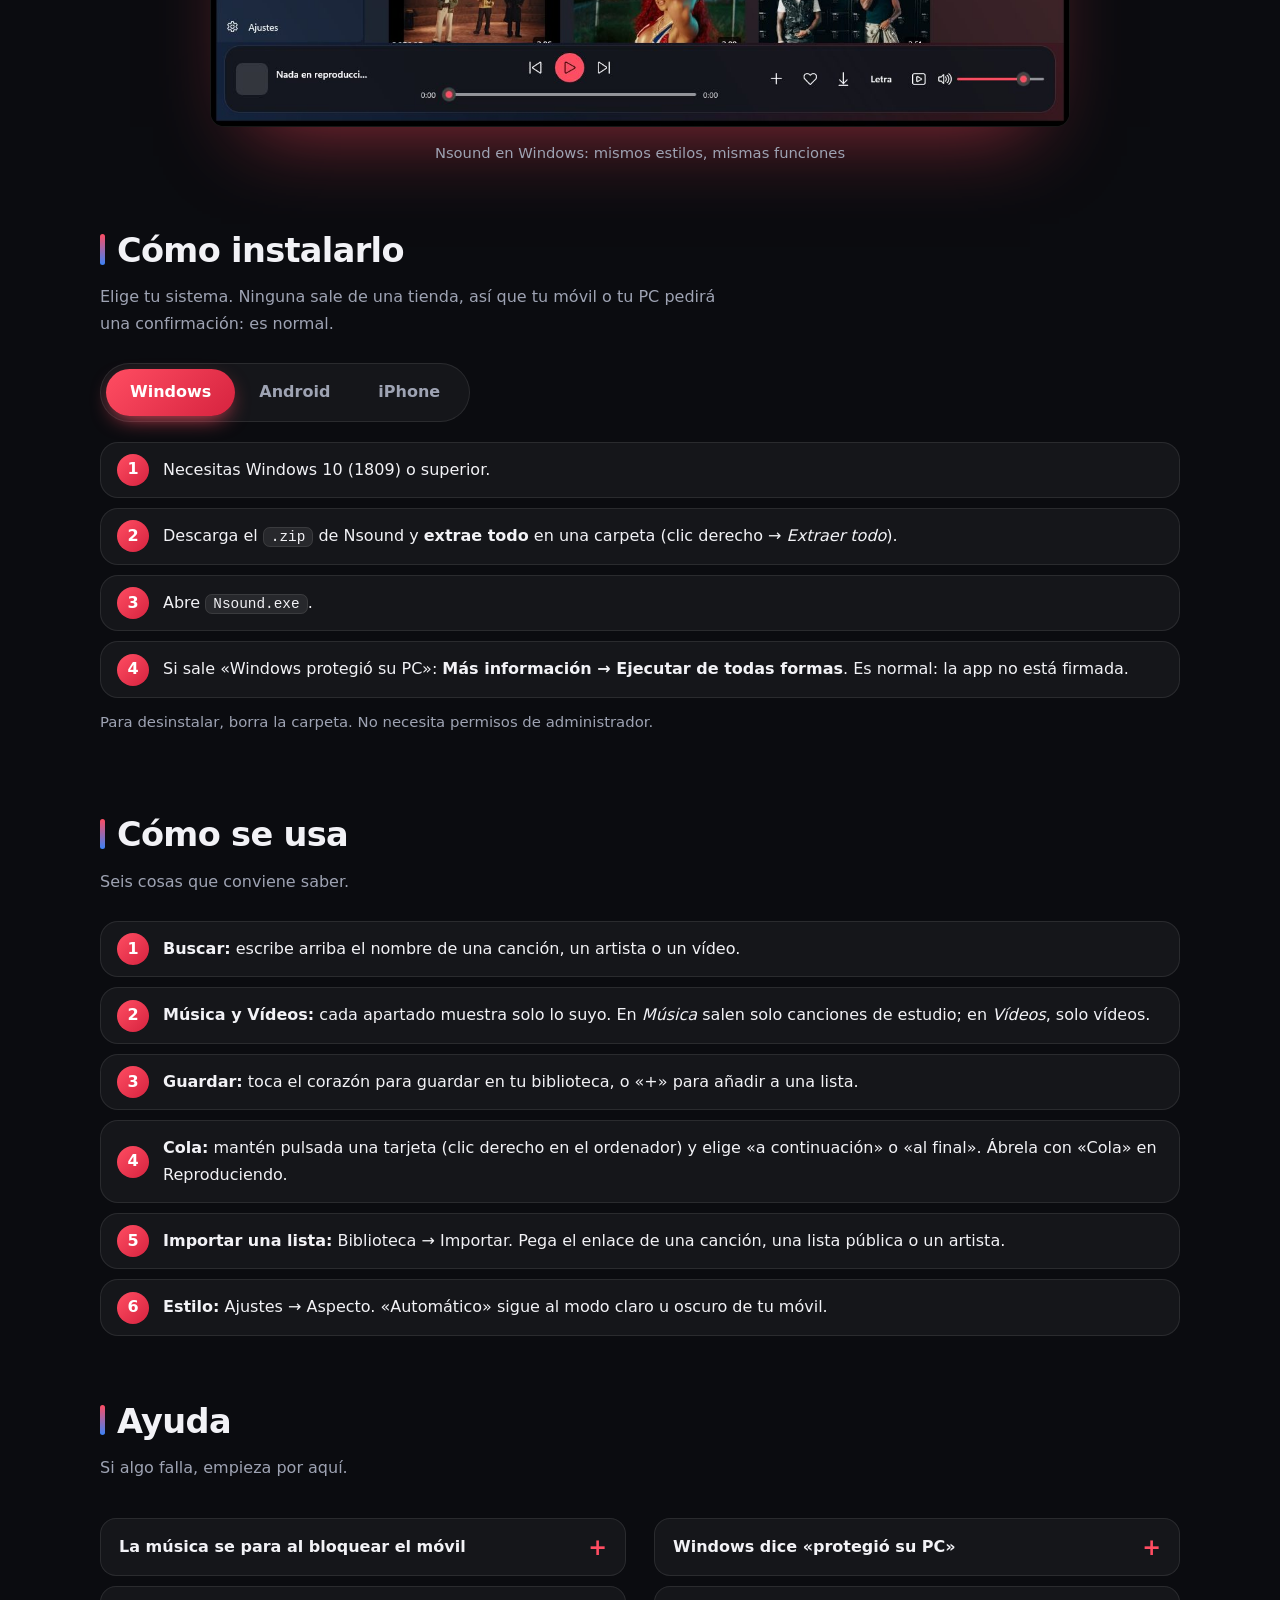
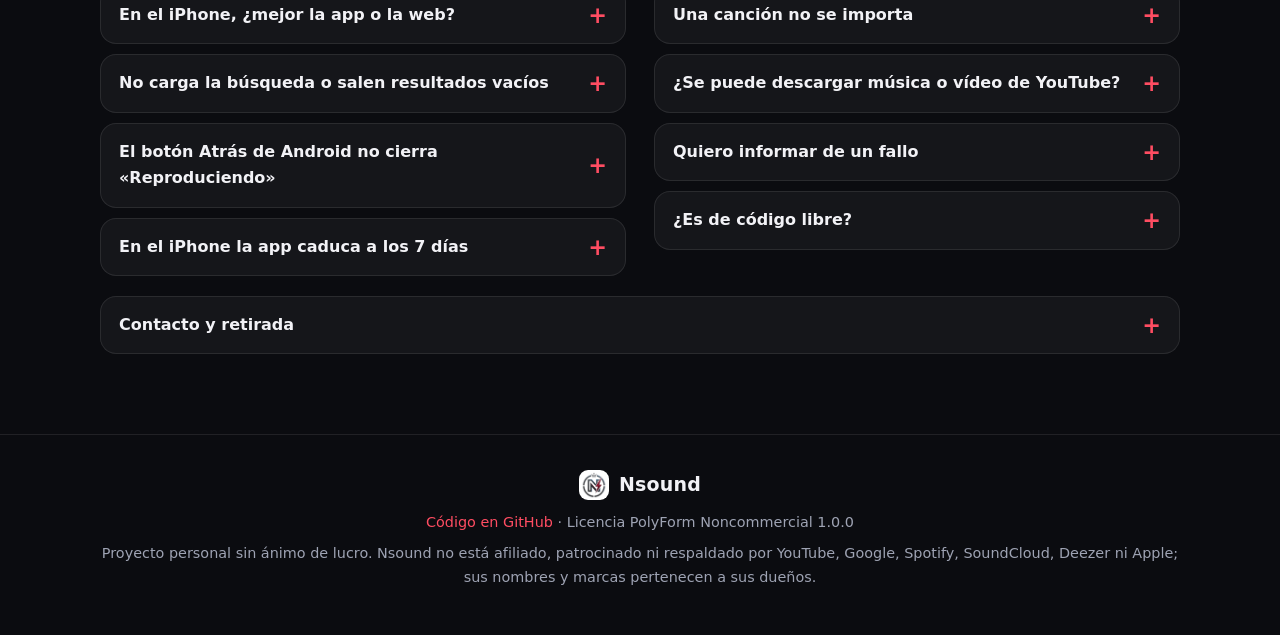
==== commit 31a31a0a: "web: quitar los botones de descarga y la fuente de SideStore (aún sin solución definida); vuelve «Pr" ====
--- a/site/index.html
+++ b/site/index.html
@@ -194,7 +194,7 @@
 
   <div class="notes rv">
     <div class="note"><b>Proyecto personal y no comercial.</b> Nsound no aloja ni distribuye música ni vídeos: reproduce con el reproductor oficial incrustado de YouTube y es para uso propio.</div>
-    <div class="note warn"><b>Beta.</b> Puede tener fallos y las apps de móvil aún se están probando en dispositivos reales. Estás viendo la <b>beta 1</b>: descárgala en <a href="#instalar">Cómo instalarlo</a> y cuéntanos qué falla.</div>
+    <div class="note warn"><b>Beta.</b> Puede tener fallos y las apps de móvil aún se están probando en dispositivos reales. Las descargas de los instaladores llegarán <b>próximamente</b>; aquí tienes cómo se instalará cada una.</div>
   </div>
 
   <section id="funciones">
@@ -230,12 +230,6 @@
 
   <section id="instalar">
     <h2 class="rv">Cómo instalarlo</h2>
-    <div class="grid rv" style="margin-bottom:22px">
-      <a class="card" href="https://github.com/vhkp259r94-cmyk/spotios/releases/download/v0.8.0-beta.1/Nsound-0.8.0-beta.1-windows-x64.zip"><div class="ic"><svg><use href="#i-dl"/></svg></div><h3>Windows (x64)</h3><p>Zip portable · 63 MB</p></a>
-      <a class="card" href="https://github.com/vhkp259r94-cmyk/spotios/releases/download/v0.8.0-beta.1/Nsound-0.8.0-beta.1-android.apk"><div class="ic"><svg><use href="#i-dl"/></svg></div><h3>Android (.apk)</h3><p>Android 7 o superior · 1,4 MB</p></a>
-      <a class="card" href="https://github.com/vhkp259r94-cmyk/spotios/releases/download/v0.8.0-beta.1/Nsound-0.8.0-beta.1-unsigned.ipa"><div class="ic"><svg><use href="#i-dl"/></svg></div><h3>iPhone (.ipa)</h3><p>Sin firmar · 1,1 MB</p></a>
-      <a class="card" href="https://github.com/vhkp259r94-cmyk/spotios/releases/tag/v0.8.0-beta.1"><div class="ic"><svg><use href="#i-lib"/></svg></div><h3>Todas las descargas</h3><p>Windows ARM64, sumas de control y notas · beta 0.8.0-1</p></a>
-    </div>
     <p class="sub rv">Elige tu sistema. Ninguna sale de una tienda, así que tu móvil o tu PC pedirá una confirmación: es normal.</p>
     <div class="seg rv" role="tablist" id="seg"><span class="ind" id="ind"></span>
       <button role="tab" aria-selected="true" data-t="win">Windows</button><button role="tab" aria-selected="false" data-t="and">Android</button><button role="tab" aria-selected="false" data-t="ios">iPhone</button></div>
@@ -259,7 +253,6 @@
       <li>Activa <b>Ajustes → Privacidad y seguridad → Modo desarrollador</b> y reinicia.</li>
       <li>Abre Nsound. Con un Apple ID gratuito la app caduca a los 7 días y hay que reinstalarla.</li></ol>
       <h3 style="margin:26px 0 10px">Que se renueve sola</h3>
-      <p class="hint" style="margin:0 0 12px">Añade la fuente de Nsound en SideStore o AltStore y se instalará y se actualizará desde ahí: <a href="sidestore://source?url=https://vhkp259r94-cmyk.github.io/spotios/source.json">Añadir a SideStore</a> · <a href="altstore://source?url=https://vhkp259r94-cmyk.github.io/spotios/source.json">Añadir a AltStore</a> · <code>https://vhkp259r94-cmyk.github.io/spotios/source.json</code></p>
       <div class="grid">
         <div class="card"><h3>SideStore <span style="color:var(--ac);font-size:.8rem">recomendada</span></h3><p>Renueva la app en el propio iPhone, sin ordenador. Instálalo una vez con su <a href="https://docs.sidestore.io">guía oficial</a> y abre el <code>.ipa</code> con SideStore.</p></div>
         <div class="card"><h3>AltStore</h3><p>Renueva por wifi mientras tu ordenador (con AltServer) esté encendido en la misma red. <a href="https://altstore.io">altstore.io</a></p></div>
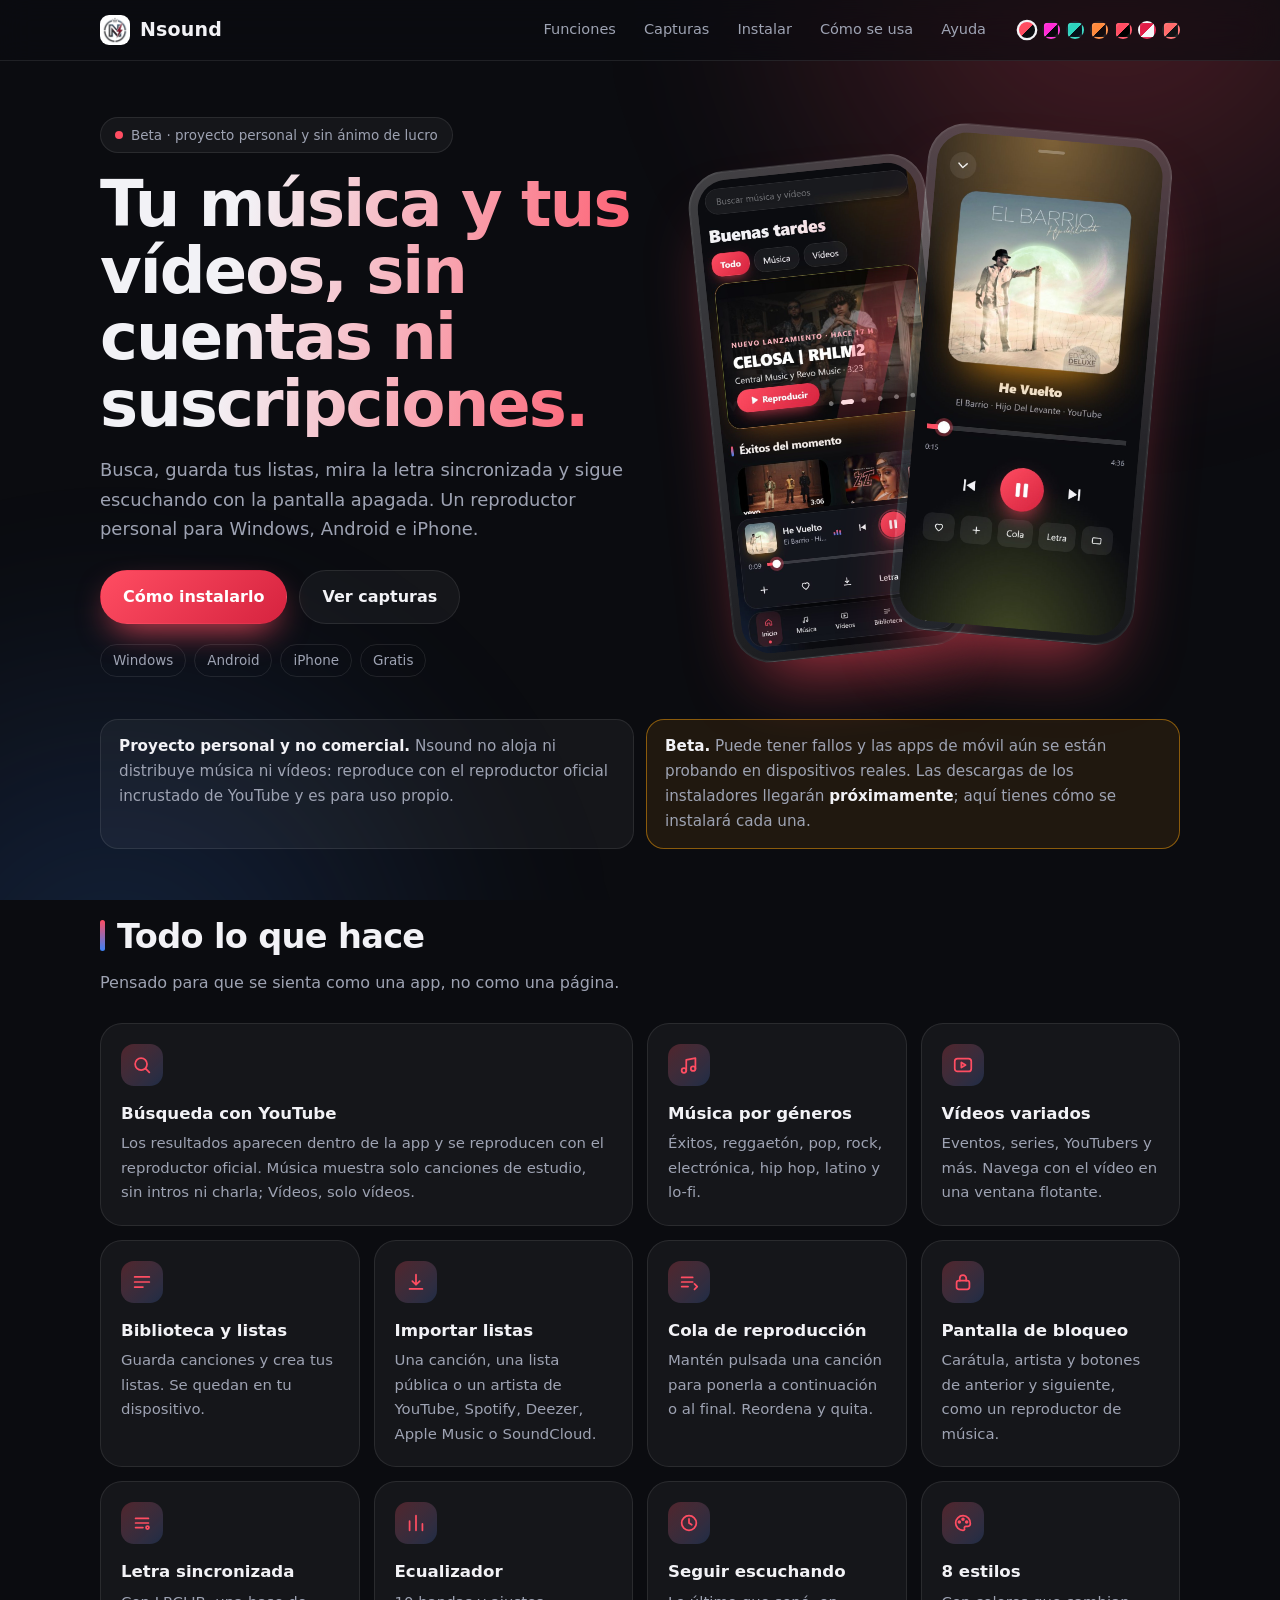
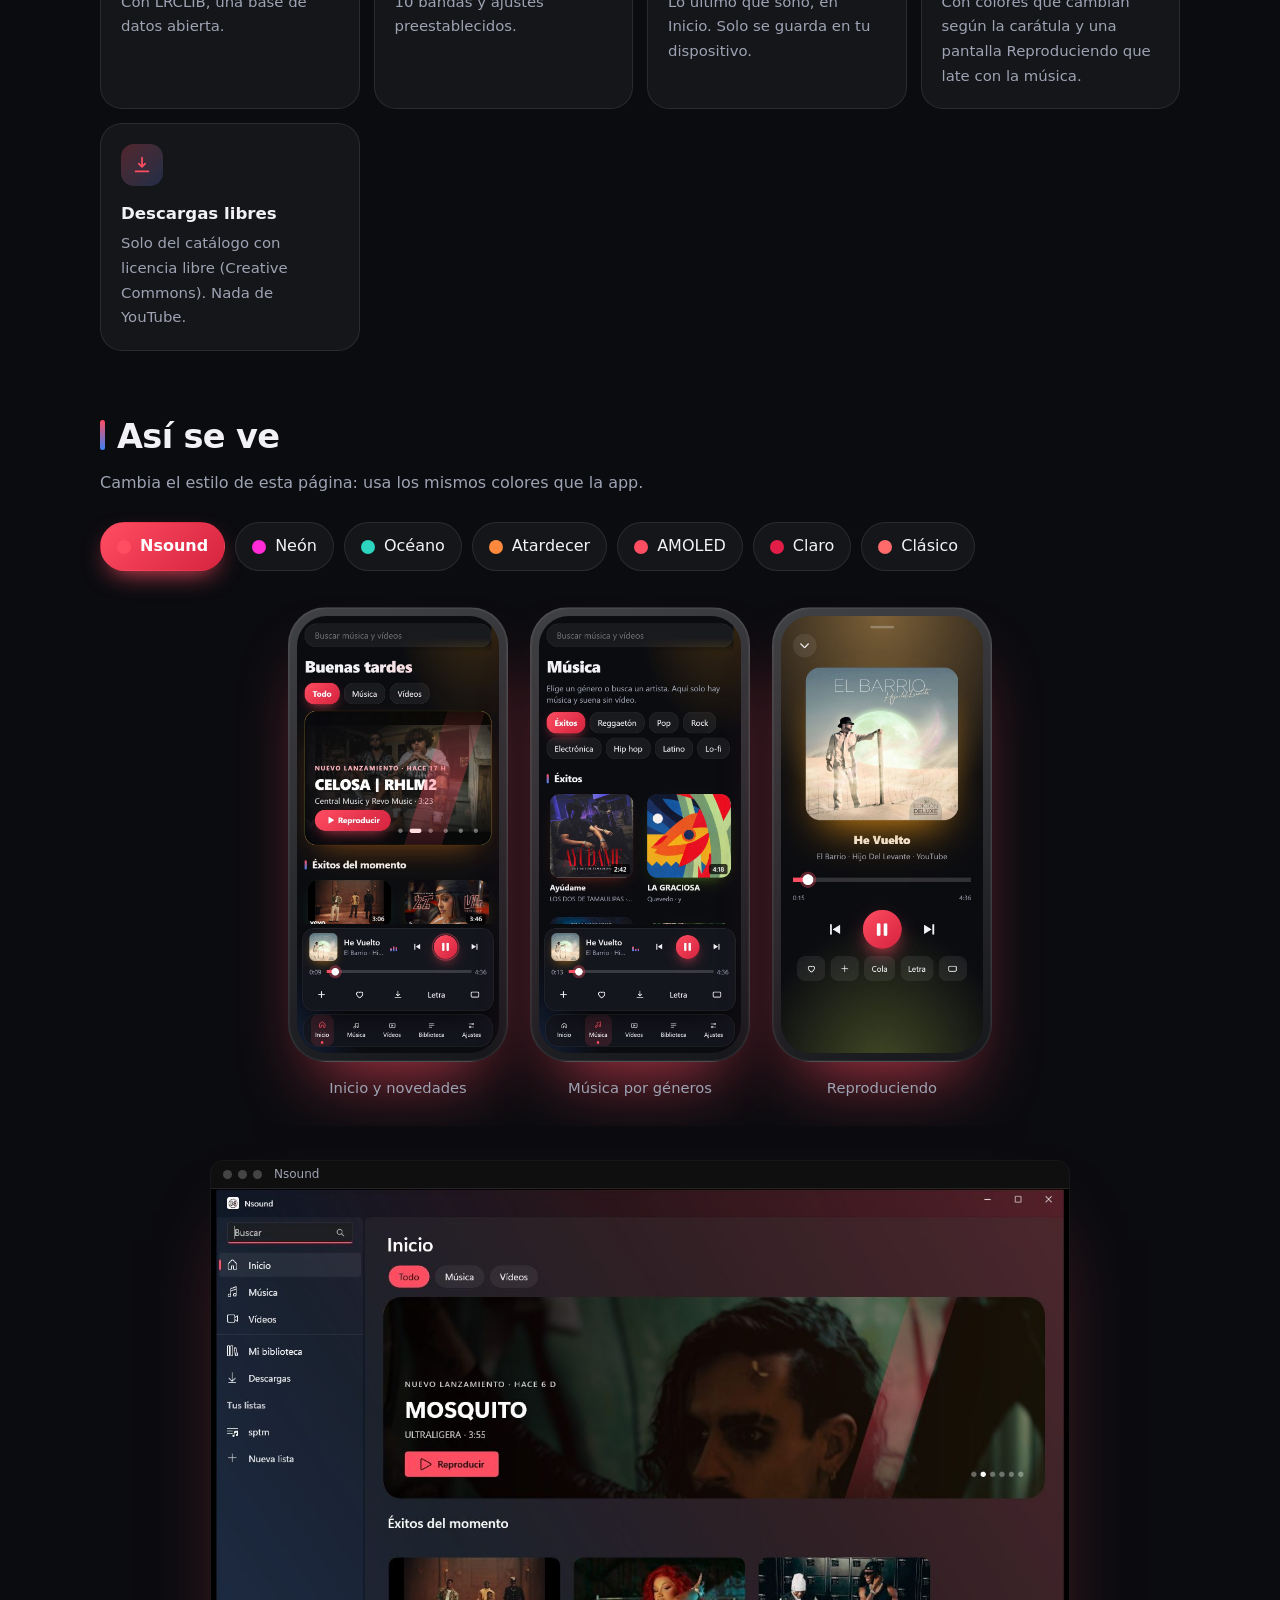
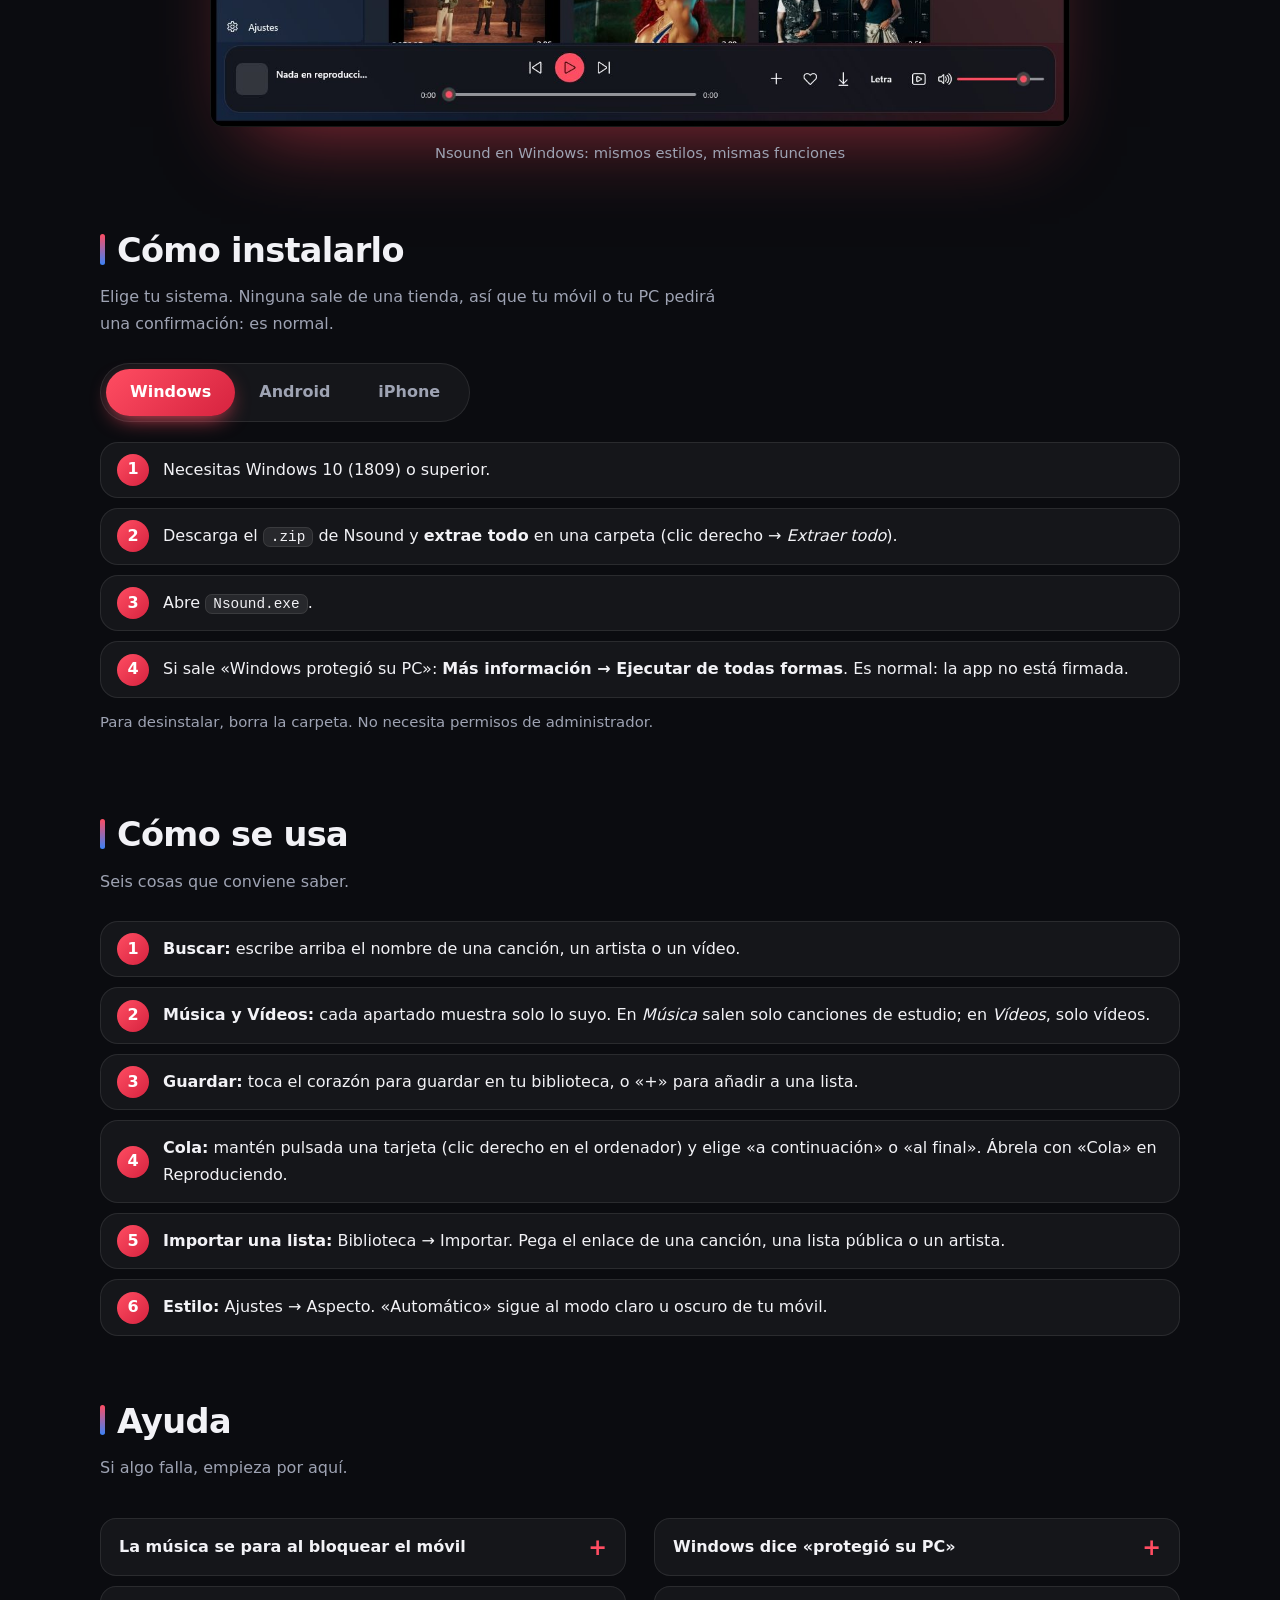
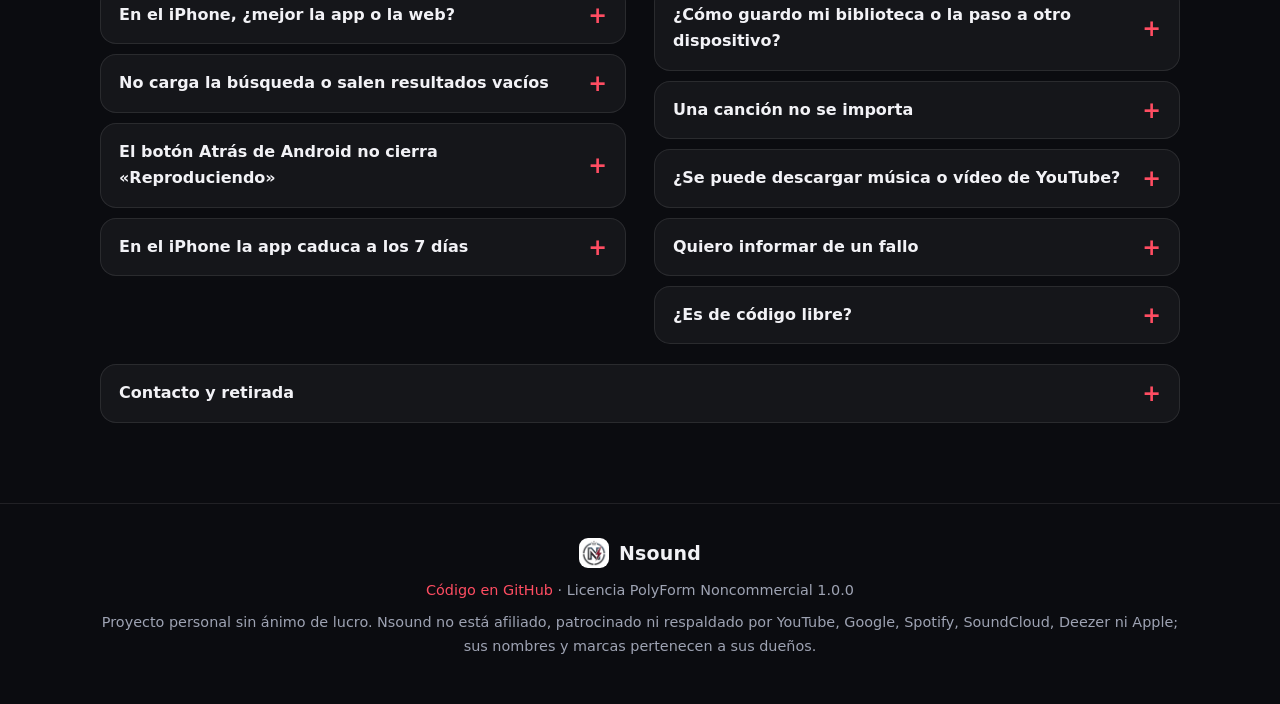
==== commit 419a442c: "feat: exportar la biblioteca y las listas a un archivo y restaurarlo (web, Android e iPhone); ayuda " ====
--- a/site/index.html
+++ b/site/index.html
@@ -287,6 +287,7 @@
       </div>
       <div>
         <details><summary>Windows dice «protegió su PC»</summary><p>Es normal: la app no está firmada. Pulsa «Más información» y luego «Ejecutar de todas formas».</p></details>
+        <details><summary>¿Cómo guardo mi biblioteca o la paso a otro dispositivo?</summary><p>En Biblioteca pulsa «Exportar»: se crea un archivo con tus canciones guardadas y tus listas, solo con lo que tú guardaste. Para recuperarlo, en «Importar» elige ese archivo y se añade sin borrar nada de lo que ya tengas. Nsound no tiene cuentas: cada persona guarda su propio archivo.</p></details>
         <details><summary>Una canción no se importa</summary><p>Puede que no exista en YouTube Music con ese título. Al terminar, la app muestra la lista de canciones sin encontrar.</p></details>
         <details><summary>¿Se puede descargar música o vídeo de YouTube?</summary><p>No. Nsound reproduce YouTube con su reproductor oficial y no extrae ni descarga contenido. Las descargas solo existen para contenido libre (Creative Commons).</p></details>
         <details><summary>Quiero informar de un fallo</summary><p>Abre una <a href="https://github.com/vhkp259r94-cmyk/spotios/issues">incidencia</a> con: modelo de móvil, versión de Android o iOS, versión de Nsound, si usabas Wi‑Fi o datos, qué hacías y cuánto tardó en fallar. Una captura ayuda mucho.</p></details>
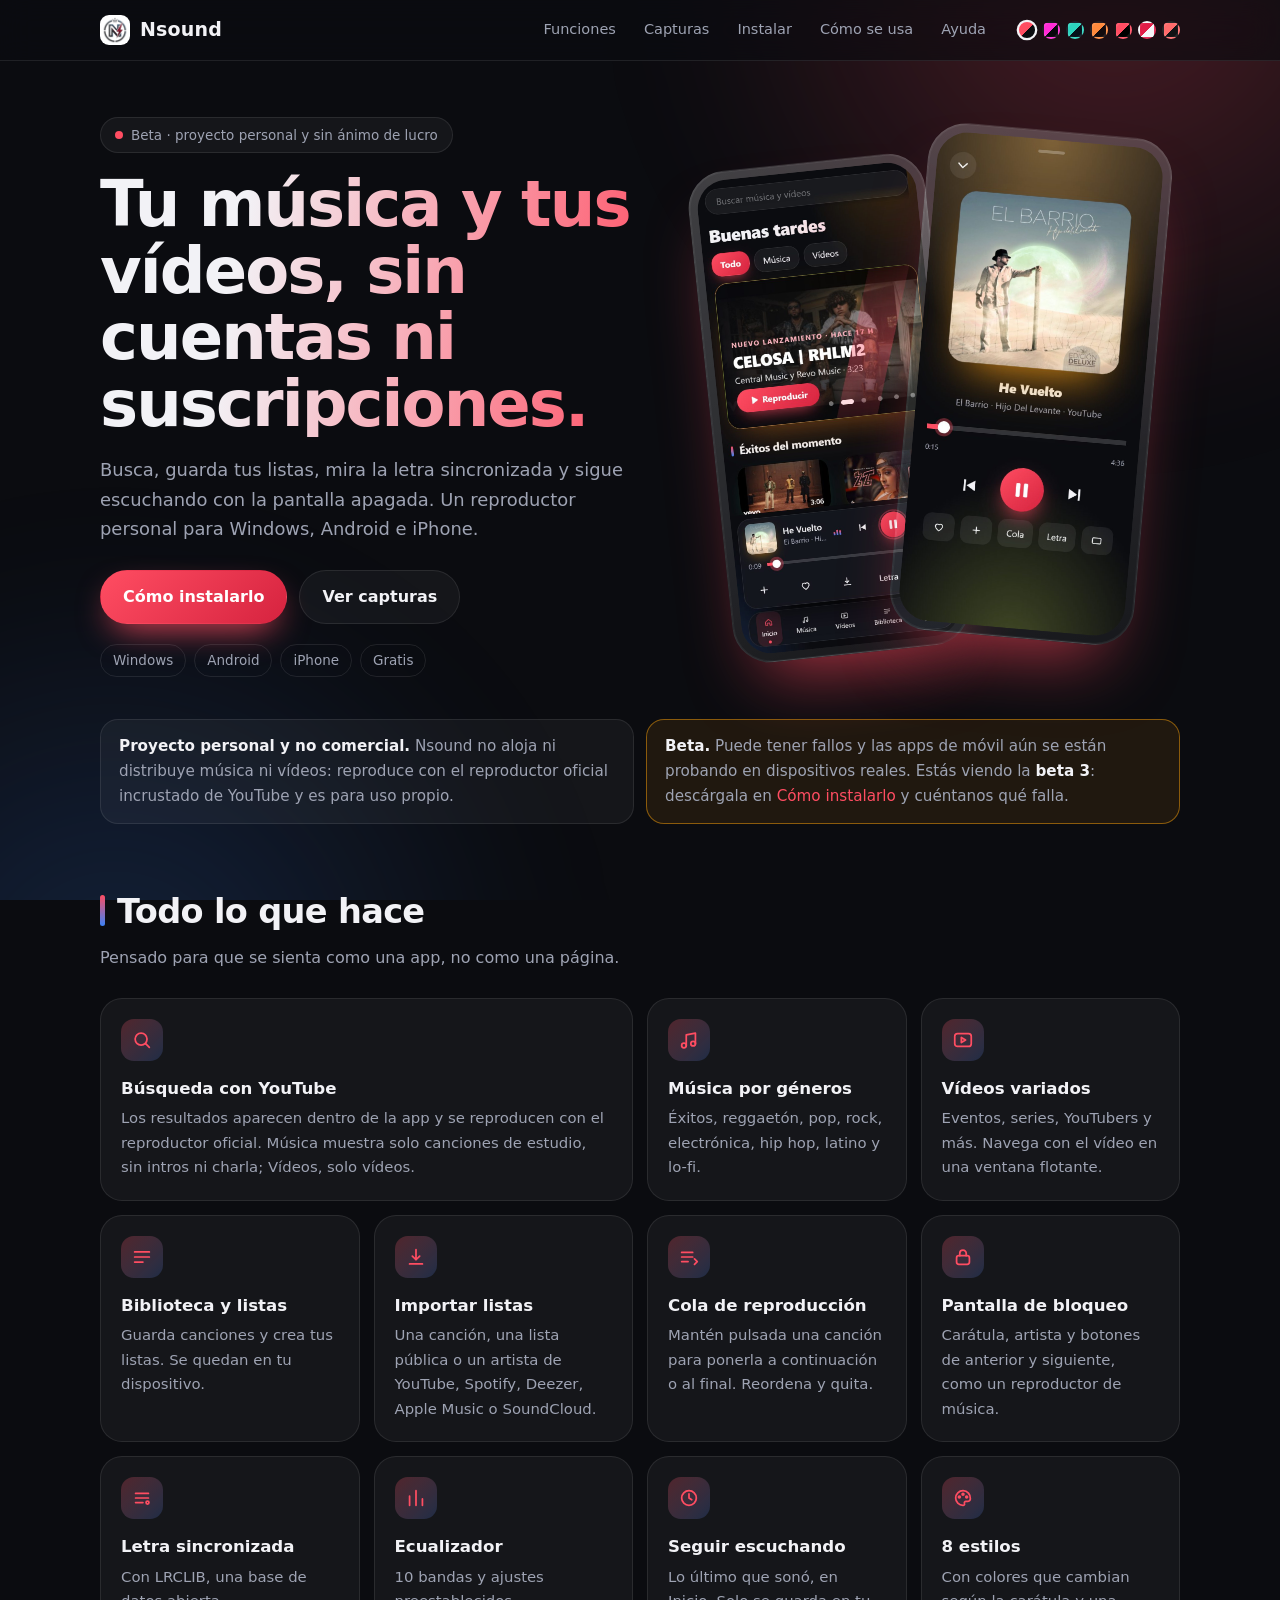
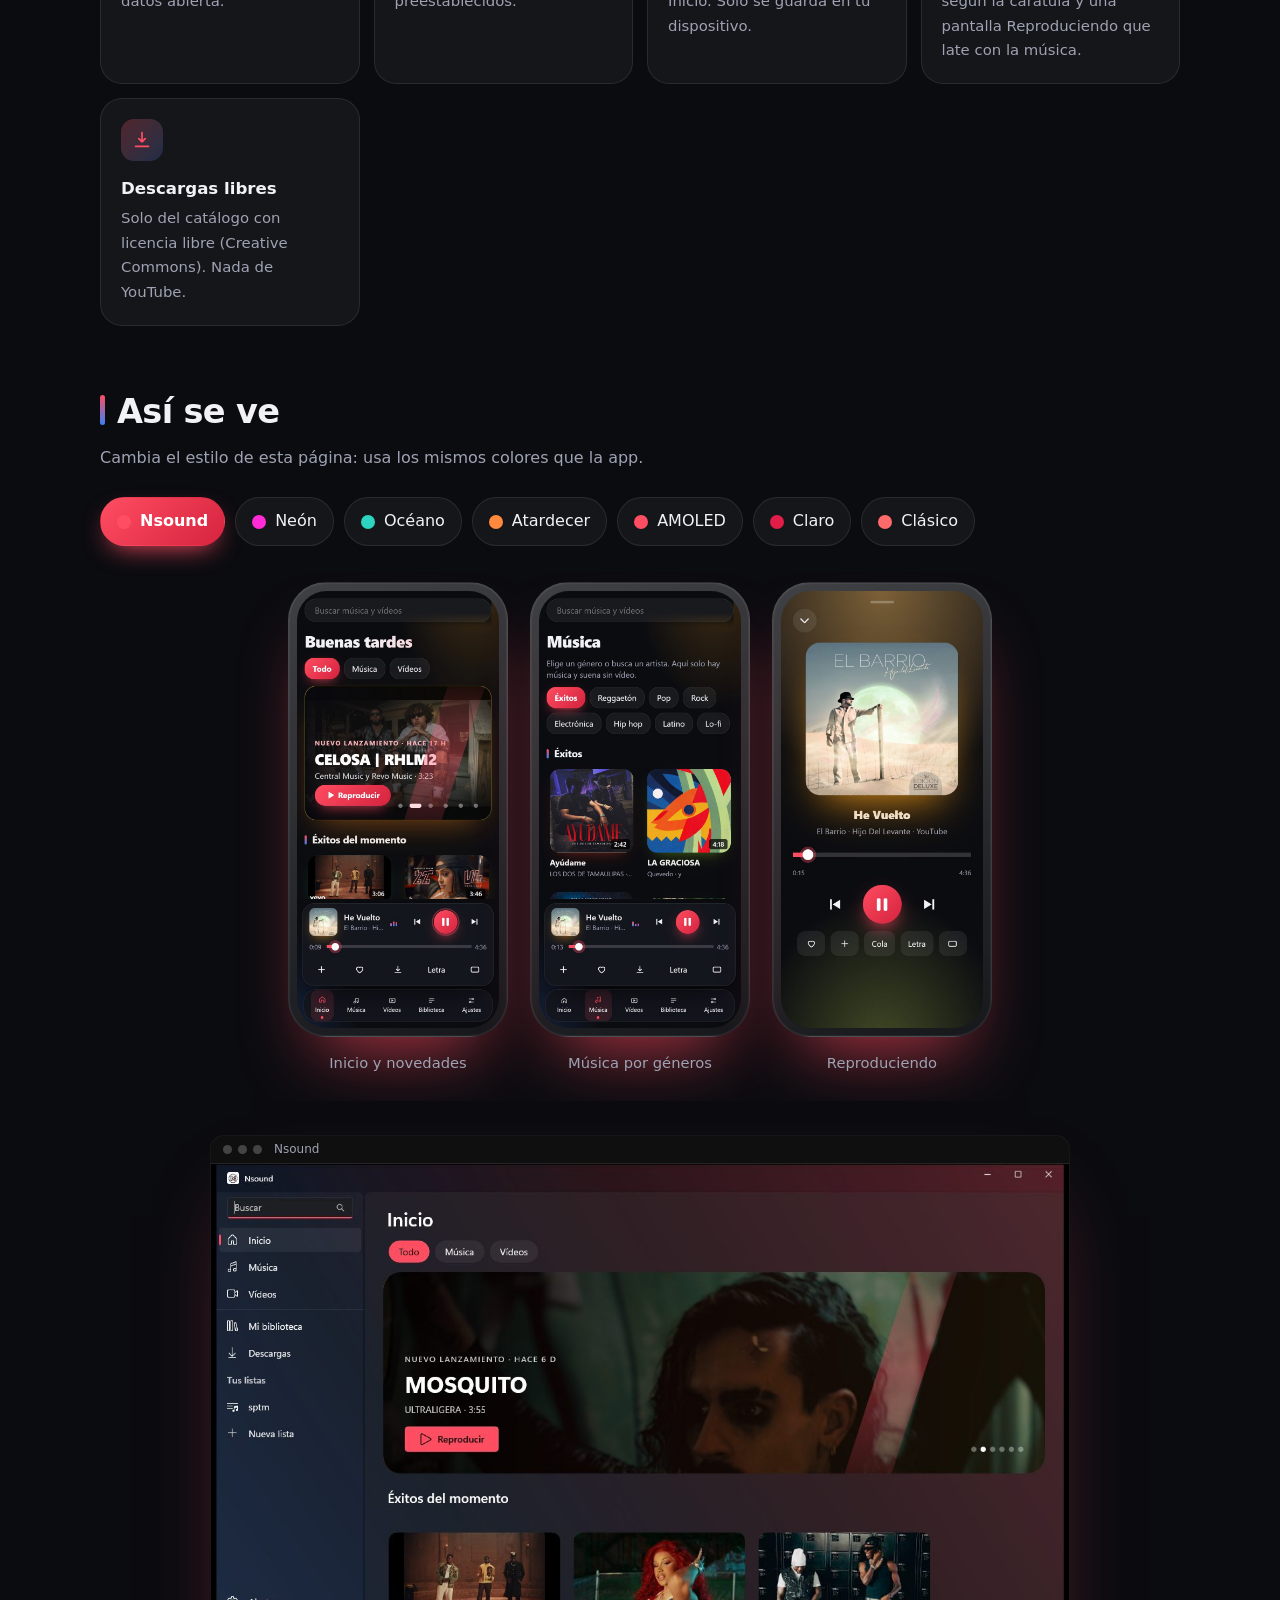
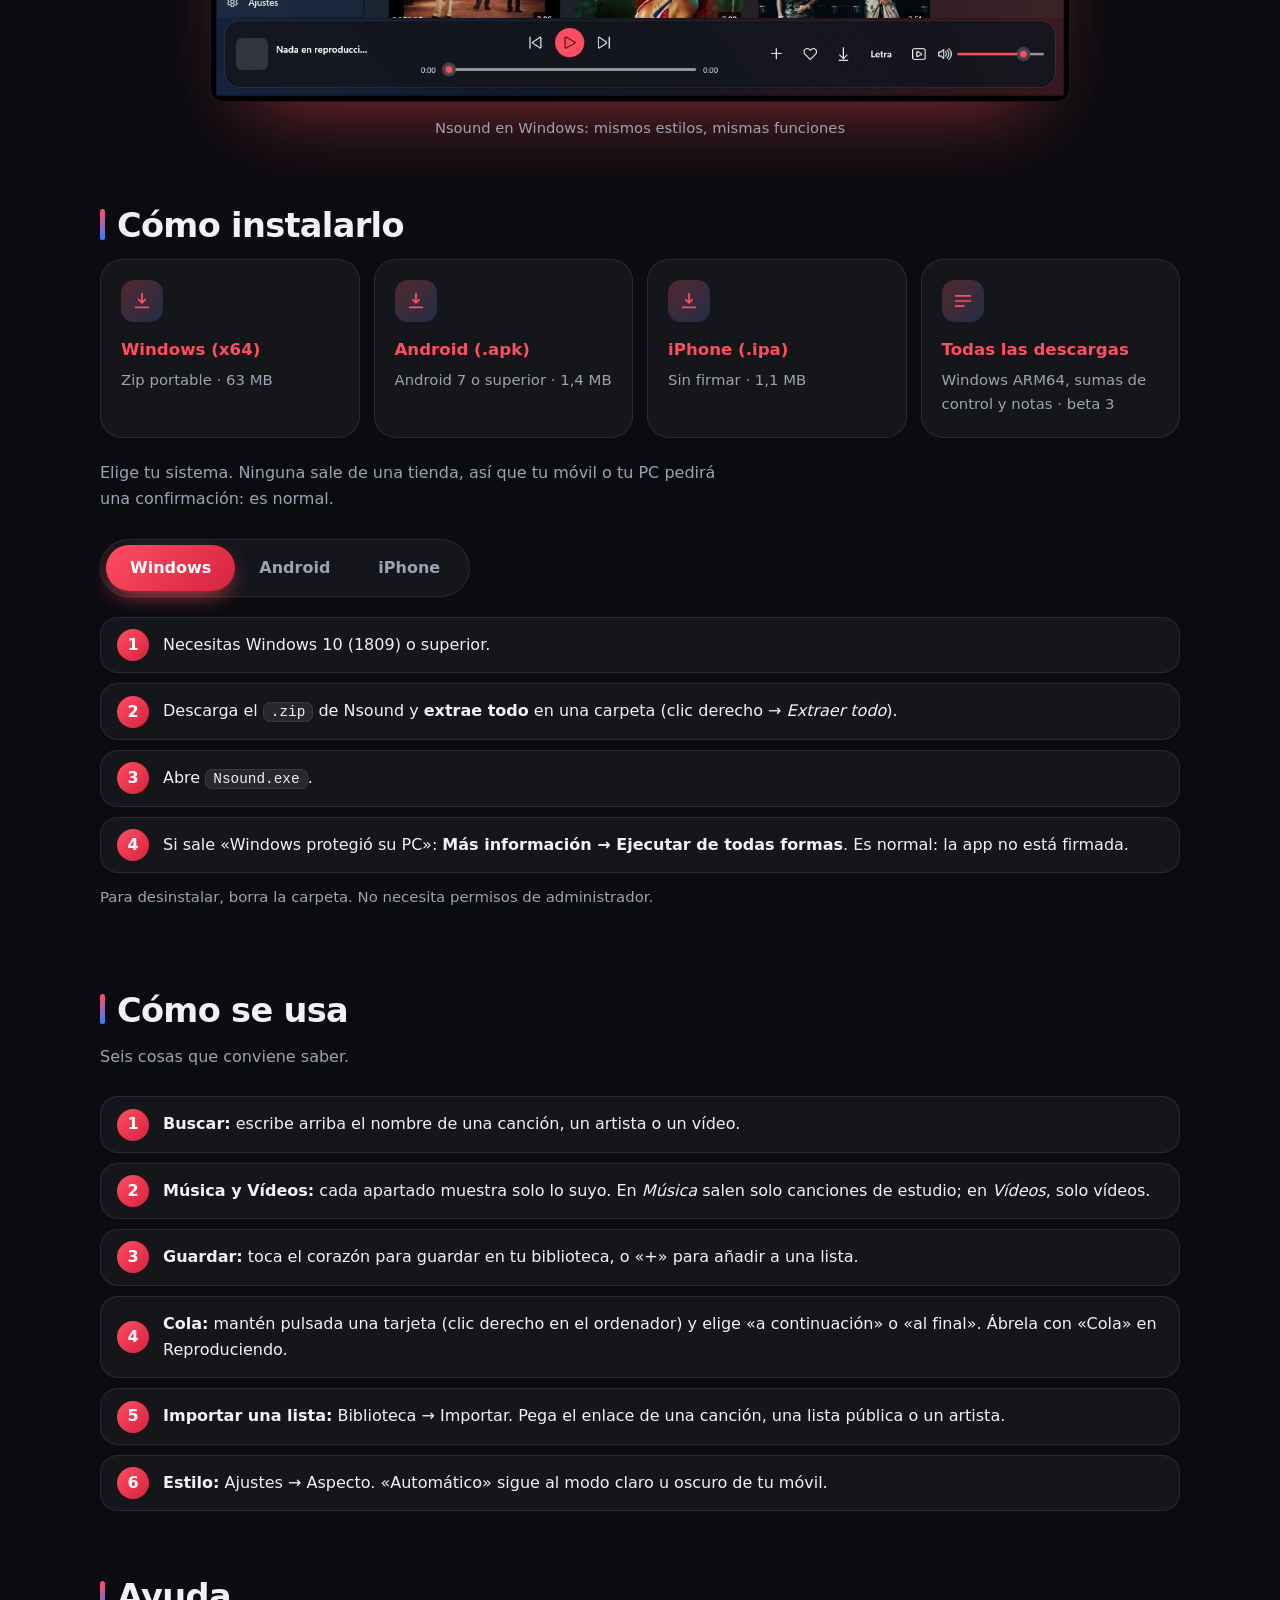
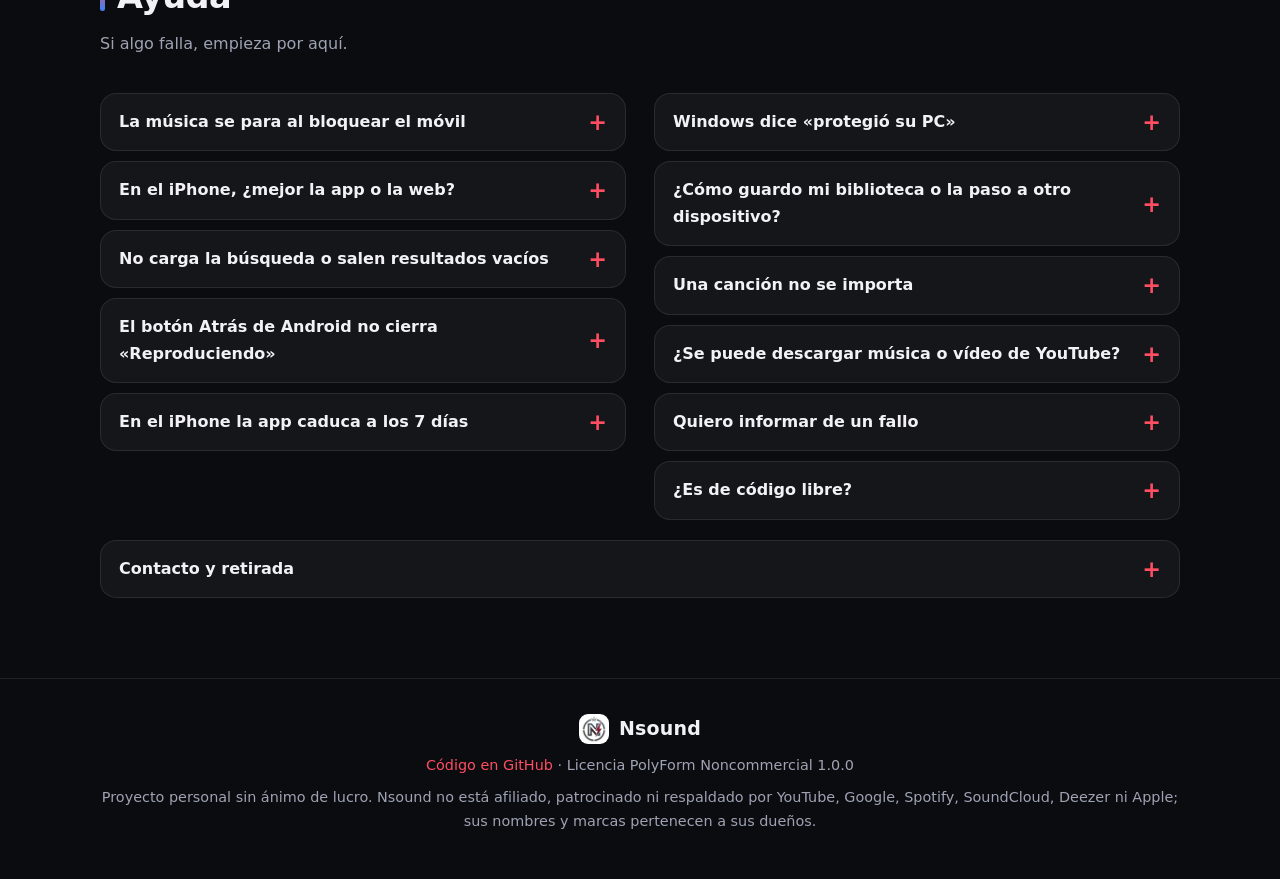
==== commit 1d0a1d2b: "web: botones de descarga de la beta 3 (Windows, Android, iPhone) y fuente de SideStore/AltStore Co-A" ====
--- a/site/index.html
+++ b/site/index.html
@@ -194,7 +194,7 @@
 
   <div class="notes rv">
     <div class="note"><b>Proyecto personal y no comercial.</b> Nsound no aloja ni distribuye música ni vídeos: reproduce con el reproductor oficial incrustado de YouTube y es para uso propio.</div>
-    <div class="note warn"><b>Beta.</b> Puede tener fallos y las apps de móvil aún se están probando en dispositivos reales. Las descargas de los instaladores llegarán <b>próximamente</b>; aquí tienes cómo se instalará cada una.</div>
+    <div class="note warn"><b>Beta.</b> Puede tener fallos y las apps de móvil aún se están probando en dispositivos reales. Estás viendo la <b>beta 3</b>: descárgala en <a href="#instalar">Cómo instalarlo</a> y cuéntanos qué falla.</div>
   </div>
 
   <section id="funciones">
@@ -230,6 +230,12 @@
 
   <section id="instalar">
     <h2 class="rv">Cómo instalarlo</h2>
+    <div class="grid rv" style="margin-bottom:22px">
+      <a class="card" href="https://github.com/vhkp259r94-cmyk/spotios/releases/download/v0.8.0-beta.3/Nsound-0.8.0-beta.3-windows-x64.zip"><div class="ic"><svg><use href="#i-dl"/></svg></div><h3>Windows (x64)</h3><p>Zip portable · 63 MB</p></a>
+      <a class="card" href="https://github.com/vhkp259r94-cmyk/spotios/releases/download/v0.8.0-beta.3/Nsound-0.8.0-beta.3-android.apk"><div class="ic"><svg><use href="#i-dl"/></svg></div><h3>Android (.apk)</h3><p>Android 7 o superior · 1,4 MB</p></a>
+      <a class="card" href="https://github.com/vhkp259r94-cmyk/spotios/releases/download/v0.8.0-beta.3/Nsound-0.8.0-beta.3-unsigned.ipa"><div class="ic"><svg><use href="#i-dl"/></svg></div><h3>iPhone (.ipa)</h3><p>Sin firmar · 1,1 MB</p></a>
+      <a class="card" href="https://github.com/vhkp259r94-cmyk/spotios/releases/tag/v0.8.0-beta.3"><div class="ic"><svg><use href="#i-lib"/></svg></div><h3>Todas las descargas</h3><p>Windows ARM64, sumas de control y notas · beta 3</p></a>
+    </div>
     <p class="sub rv">Elige tu sistema. Ninguna sale de una tienda, así que tu móvil o tu PC pedirá una confirmación: es normal.</p>
     <div class="seg rv" role="tablist" id="seg"><span class="ind" id="ind"></span>
       <button role="tab" aria-selected="true" data-t="win">Windows</button><button role="tab" aria-selected="false" data-t="and">Android</button><button role="tab" aria-selected="false" data-t="ios">iPhone</button></div>
@@ -253,6 +259,7 @@
       <li>Activa <b>Ajustes → Privacidad y seguridad → Modo desarrollador</b> y reinicia.</li>
       <li>Abre Nsound. Con un Apple ID gratuito la app caduca a los 7 días y hay que reinstalarla.</li></ol>
       <h3 style="margin:26px 0 10px">Que se renueve sola</h3>
+      <p class="hint" style="margin:0 0 12px">Añade la fuente de Nsound en SideStore o AltStore y se instalará y se actualizará desde ahí: <a href="sidestore://source?url=https://vhkp259r94-cmyk.github.io/spotios/source.json">Añadir a SideStore</a> · <a href="altstore://source?url=https://vhkp259r94-cmyk.github.io/spotios/source.json">Añadir a AltStore</a> · <code>https://vhkp259r94-cmyk.github.io/spotios/source.json</code></p>
       <div class="grid">
         <div class="card"><h3>SideStore <span style="color:var(--ac);font-size:.8rem">recomendada</span></h3><p>Renueva la app en el propio iPhone, sin ordenador. Instálalo una vez con su <a href="https://docs.sidestore.io">guía oficial</a> y abre el <code>.ipa</code> con SideStore.</p></div>
         <div class="card"><h3>AltStore</h3><p>Renueva por wifi mientras tu ordenador (con AltServer) esté encendido en la misma red. <a href="https://altstore.io">altstore.io</a></p></div>
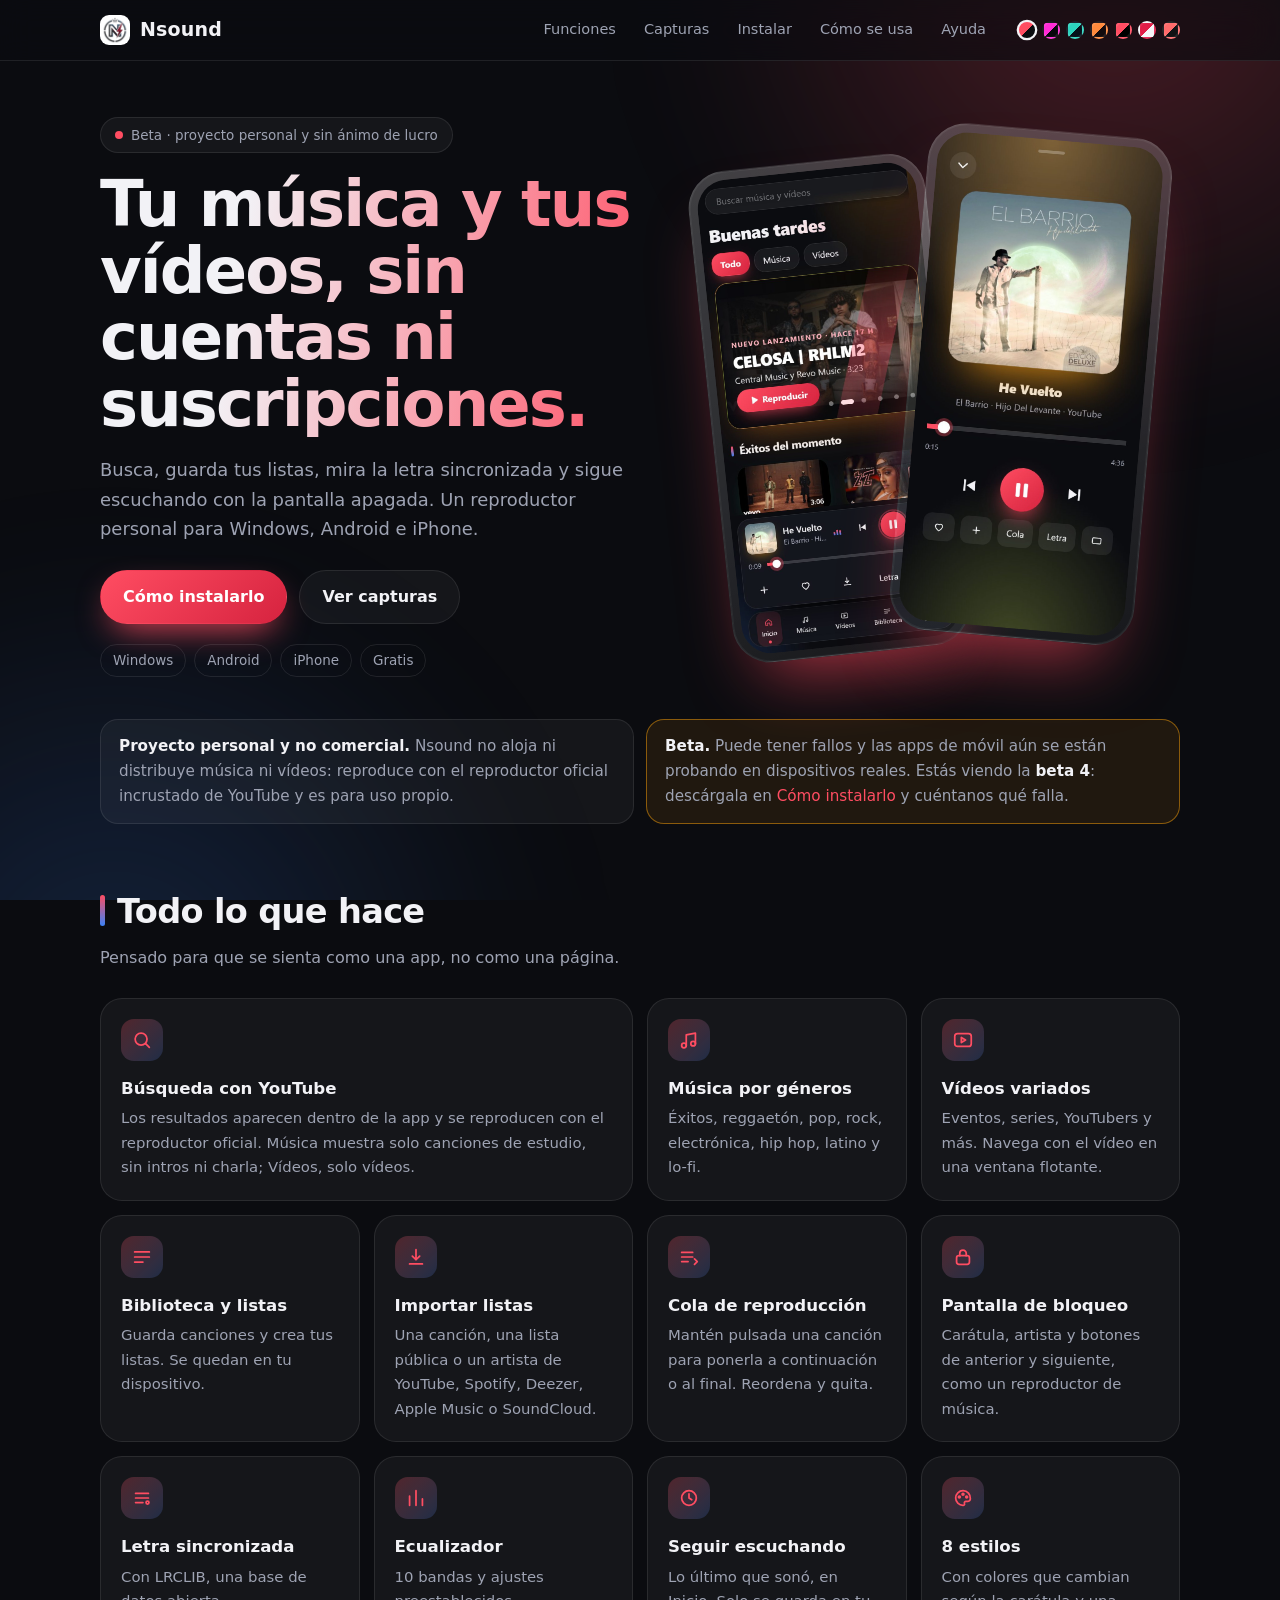
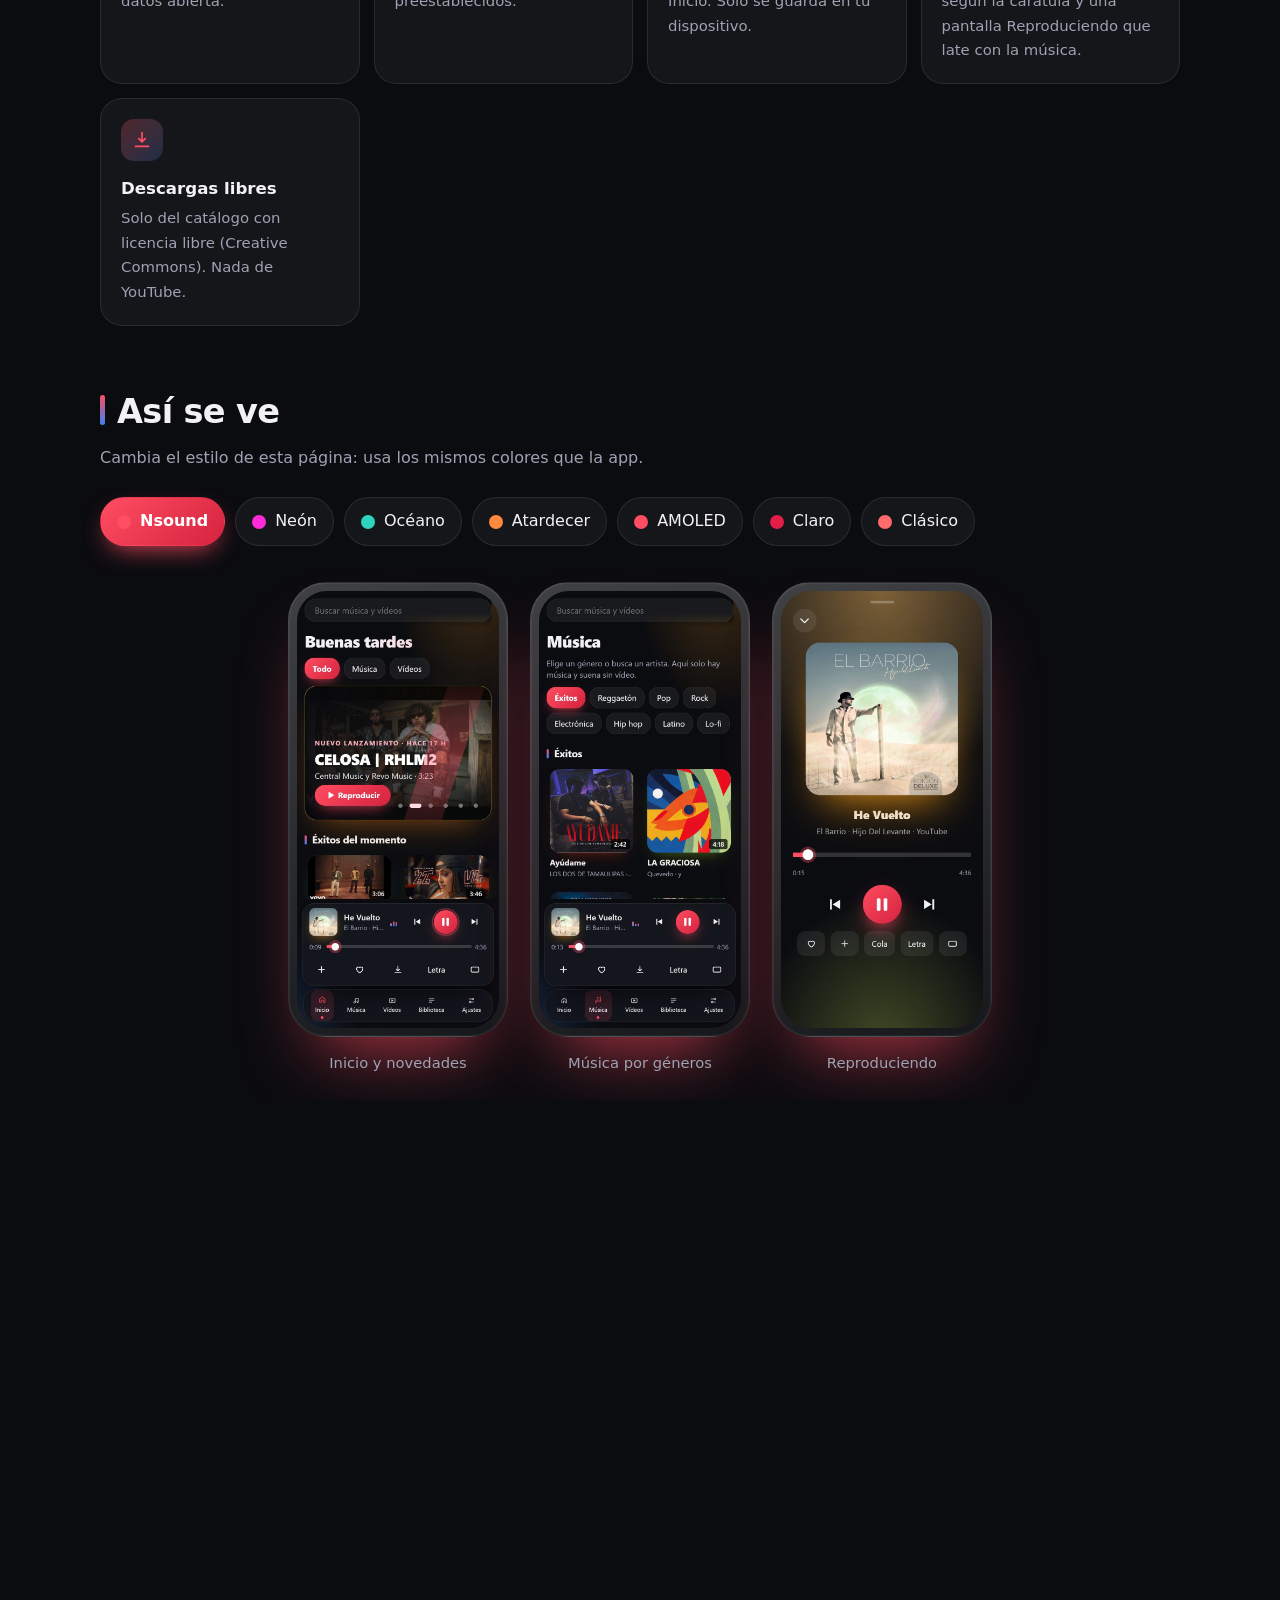
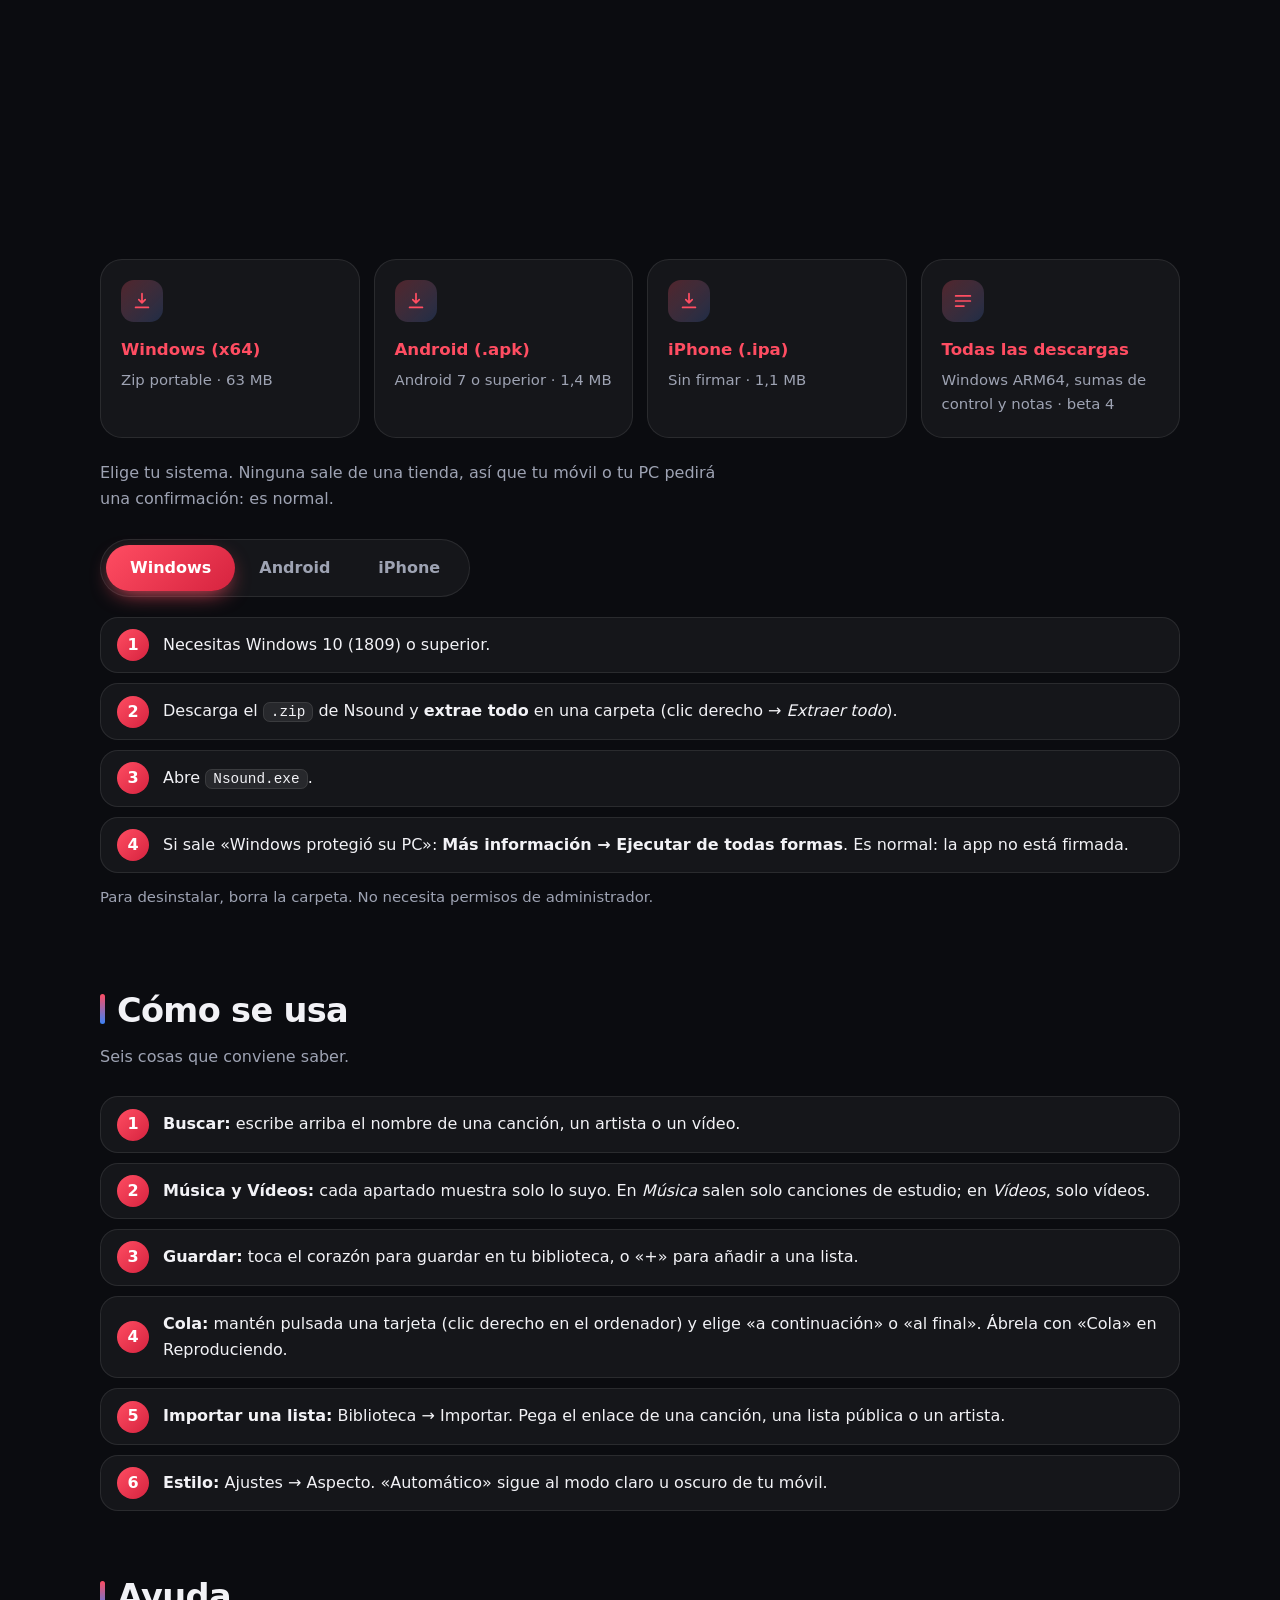
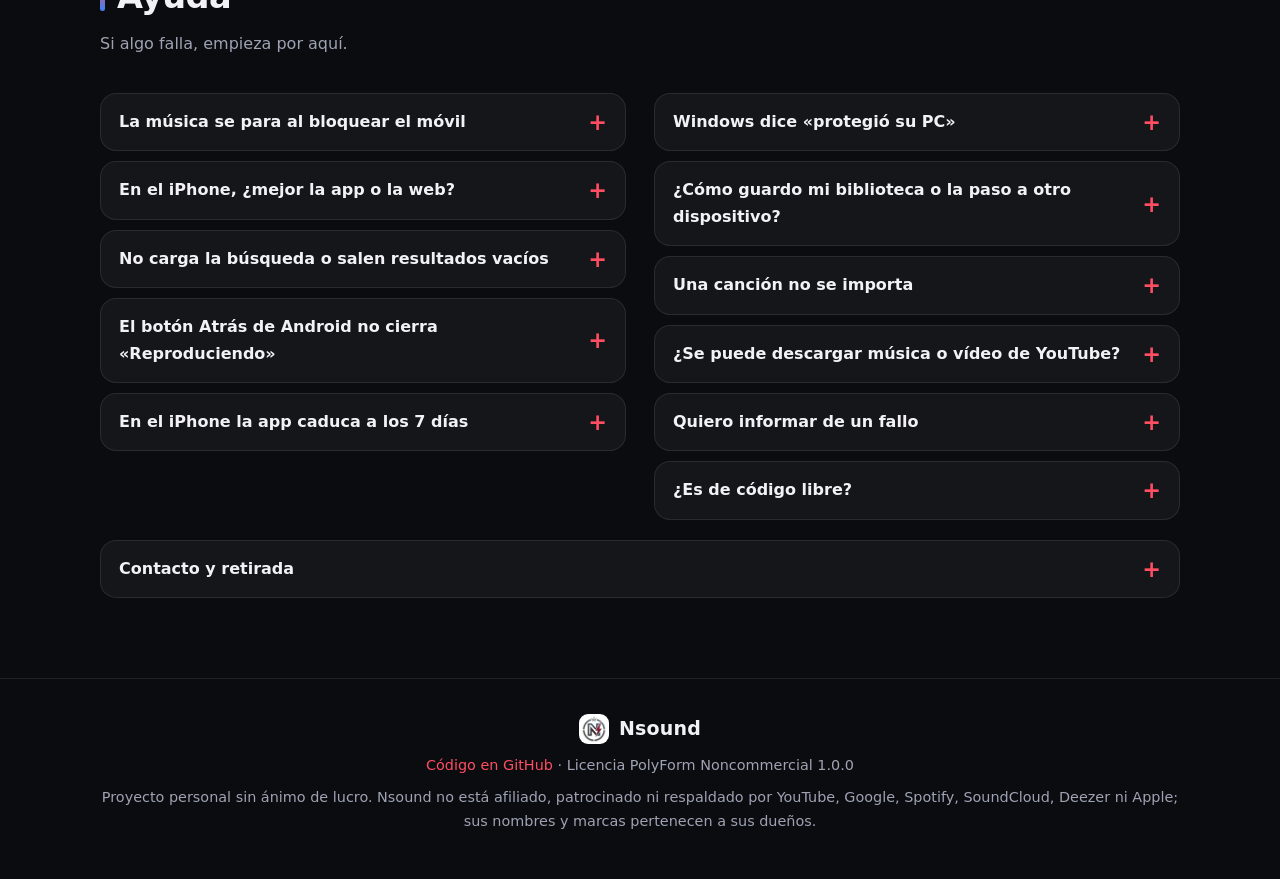
==== commit f3cb530d: "web: botones de descarga de la beta 4 Co-Authored-By: Claude Sonnet 5.5 <noreply@anthropic.com>" ====
--- a/site/index.html
+++ b/site/index.html
@@ -194,7 +194,7 @@
 
   <div class="notes rv">
     <div class="note"><b>Proyecto personal y no comercial.</b> Nsound no aloja ni distribuye música ni vídeos: reproduce con el reproductor oficial incrustado de YouTube y es para uso propio.</div>
-    <div class="note warn"><b>Beta.</b> Puede tener fallos y las apps de móvil aún se están probando en dispositivos reales. Estás viendo la <b>beta 3</b>: descárgala en <a href="#instalar">Cómo instalarlo</a> y cuéntanos qué falla.</div>
+    <div class="note warn"><b>Beta.</b> Puede tener fallos y las apps de móvil aún se están probando en dispositivos reales. Estás viendo la <b>beta 4</b>: descárgala en <a href="#instalar">Cómo instalarlo</a> y cuéntanos qué falla.</div>
   </div>
 
   <section id="funciones">
@@ -231,10 +231,10 @@
   <section id="instalar">
     <h2 class="rv">Cómo instalarlo</h2>
     <div class="grid rv" style="margin-bottom:22px">
-      <a class="card" href="https://github.com/vhkp259r94-cmyk/spotios/releases/download/v0.8.0-beta.3/Nsound-0.8.0-beta.3-windows-x64.zip"><div class="ic"><svg><use href="#i-dl"/></svg></div><h3>Windows (x64)</h3><p>Zip portable · 63 MB</p></a>
-      <a class="card" href="https://github.com/vhkp259r94-cmyk/spotios/releases/download/v0.8.0-beta.3/Nsound-0.8.0-beta.3-android.apk"><div class="ic"><svg><use href="#i-dl"/></svg></div><h3>Android (.apk)</h3><p>Android 7 o superior · 1,4 MB</p></a>
-      <a class="card" href="https://github.com/vhkp259r94-cmyk/spotios/releases/download/v0.8.0-beta.3/Nsound-0.8.0-beta.3-unsigned.ipa"><div class="ic"><svg><use href="#i-dl"/></svg></div><h3>iPhone (.ipa)</h3><p>Sin firmar · 1,1 MB</p></a>
-      <a class="card" href="https://github.com/vhkp259r94-cmyk/spotios/releases/tag/v0.8.0-beta.3"><div class="ic"><svg><use href="#i-lib"/></svg></div><h3>Todas las descargas</h3><p>Windows ARM64, sumas de control y notas · beta 3</p></a>
+      <a class="card" href="https://github.com/vhkp259r94-cmyk/spotios/releases/download/v0.8.0-beta.4/Nsound-0.8.0-beta.4-windows-x64.zip"><div class="ic"><svg><use href="#i-dl"/></svg></div><h3>Windows (x64)</h3><p>Zip portable · 63 MB</p></a>
+      <a class="card" href="https://github.com/vhkp259r94-cmyk/spotios/releases/download/v0.8.0-beta.4/Nsound-0.8.0-beta.4-android.apk"><div class="ic"><svg><use href="#i-dl"/></svg></div><h3>Android (.apk)</h3><p>Android 7 o superior · 1,4 MB</p></a>
+      <a class="card" href="https://github.com/vhkp259r94-cmyk/spotios/releases/download/v0.8.0-beta.4/Nsound-0.8.0-beta.4-unsigned.ipa"><div class="ic"><svg><use href="#i-dl"/></svg></div><h3>iPhone (.ipa)</h3><p>Sin firmar · 1,1 MB</p></a>
+      <a class="card" href="https://github.com/vhkp259r94-cmyk/spotios/releases/tag/v0.8.0-beta.4"><div class="ic"><svg><use href="#i-lib"/></svg></div><h3>Todas las descargas</h3><p>Windows ARM64, sumas de control y notas · beta 4</p></a>
     </div>
     <p class="sub rv">Elige tu sistema. Ninguna sale de una tienda, así que tu móvil o tu PC pedirá una confirmación: es normal.</p>
     <div class="seg rv" role="tablist" id="seg"><span class="ind" id="ind"></span>
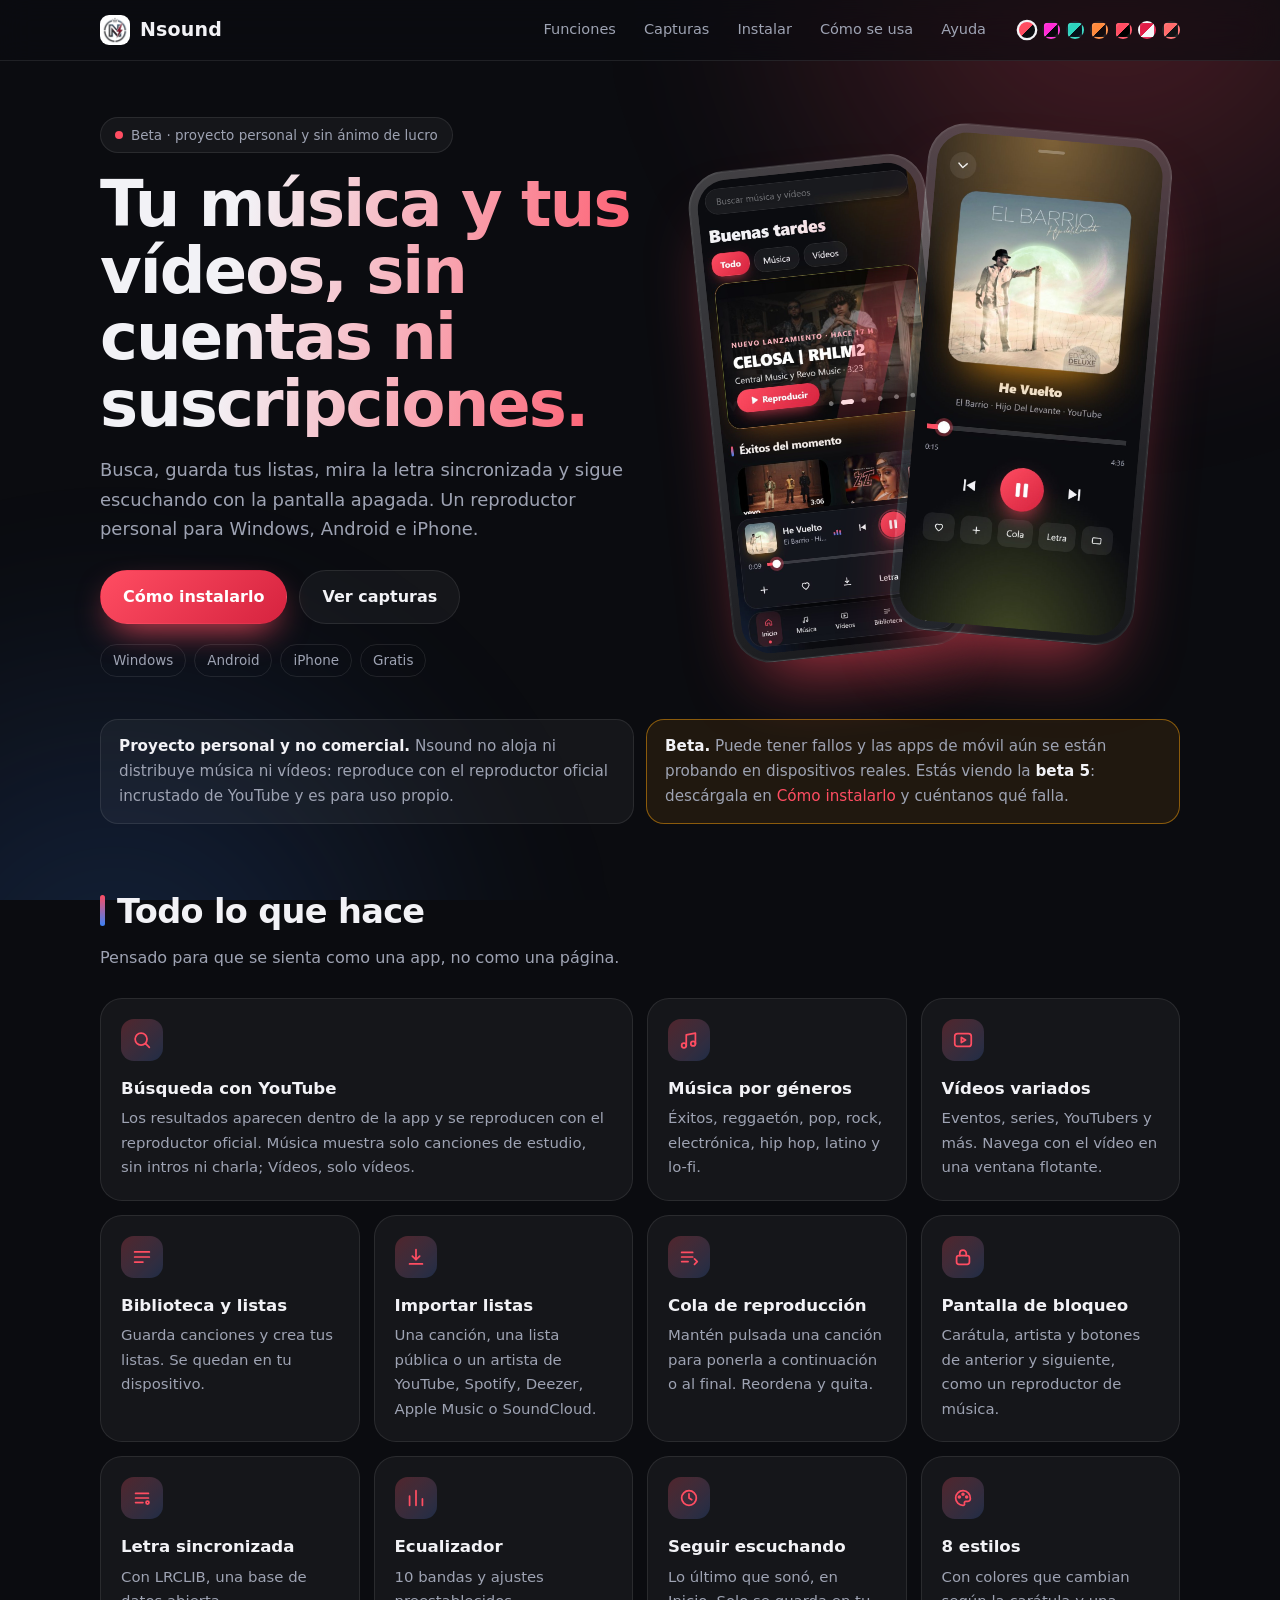
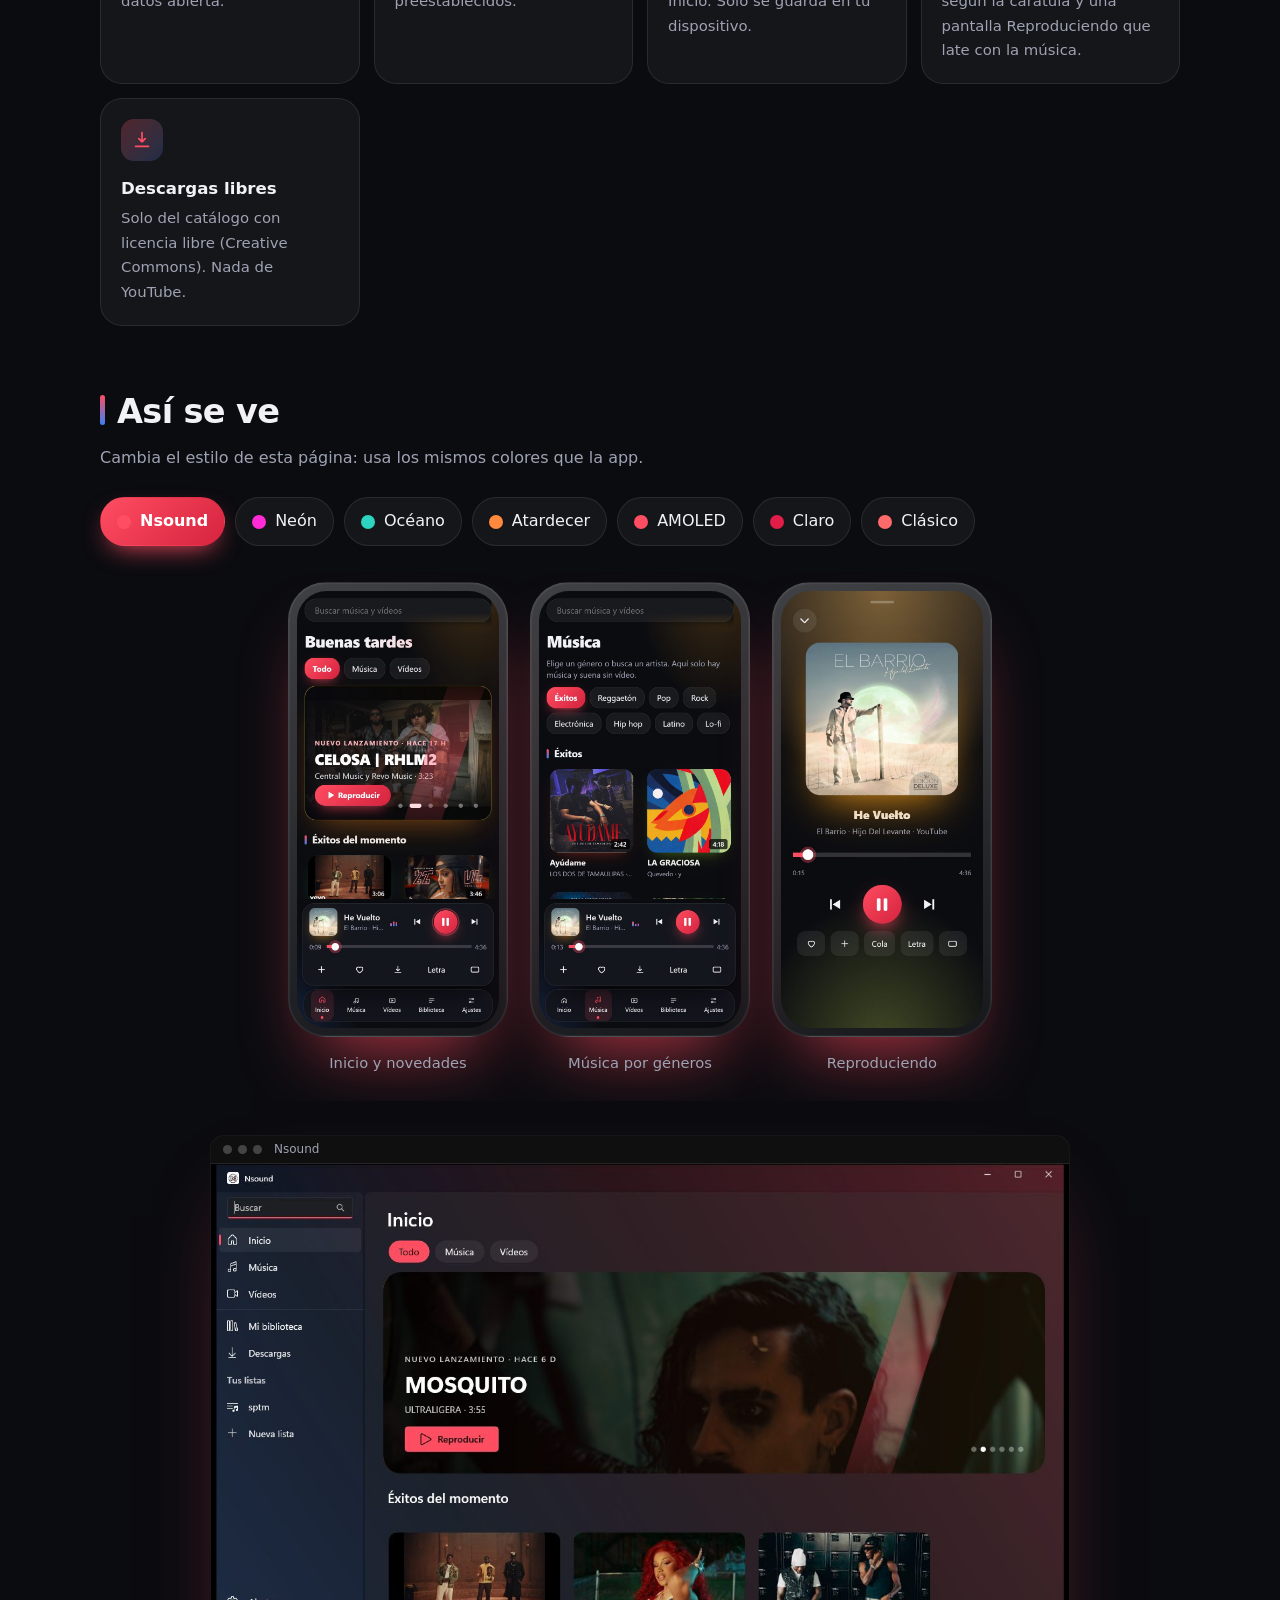
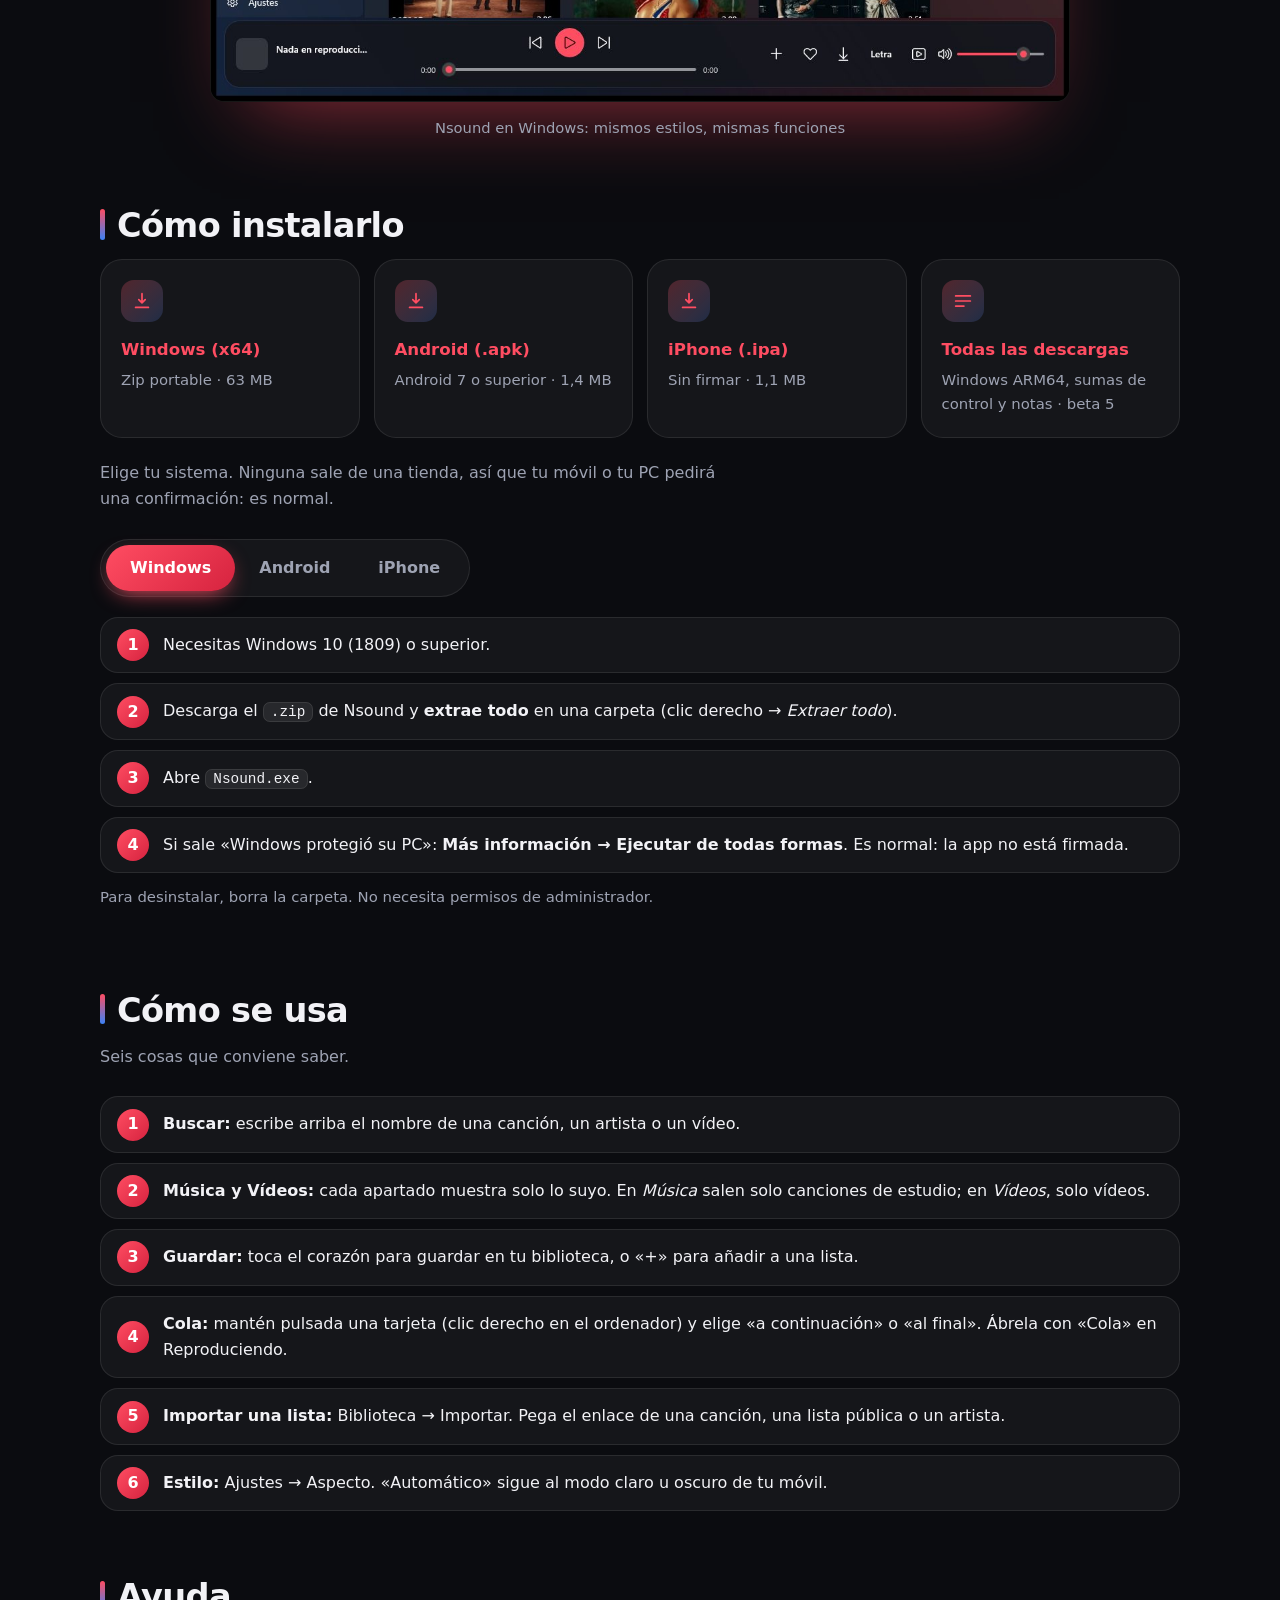
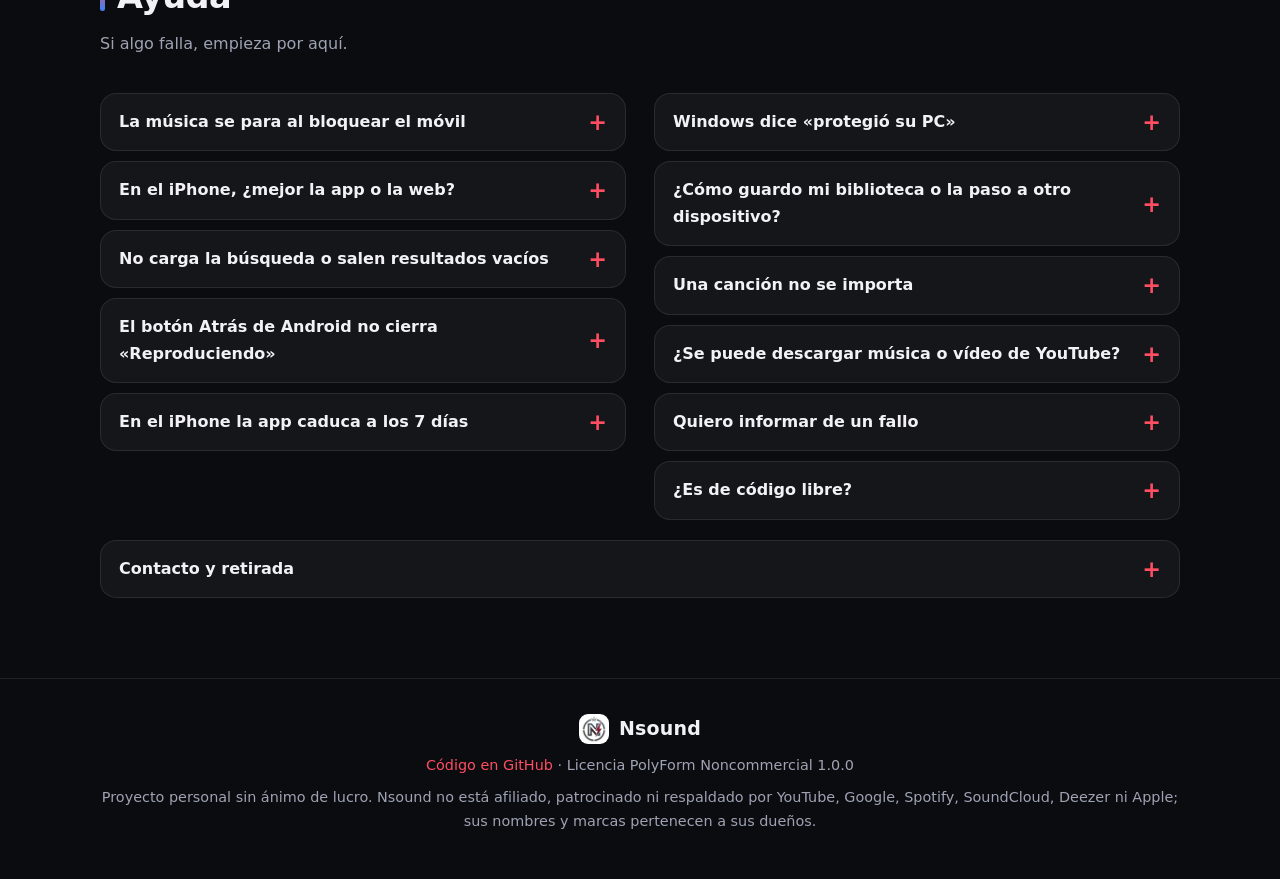
==== commit 6ac0a7df: "web: botones y guía de instalación apuntan a la beta 5 Co-Authored-By: Claude Sonnet 5.5 <noreply@an" ====
--- a/site/index.html
+++ b/site/index.html
@@ -194,7 +194,7 @@
 
   <div class="notes rv">
     <div class="note"><b>Proyecto personal y no comercial.</b> Nsound no aloja ni distribuye música ni vídeos: reproduce con el reproductor oficial incrustado de YouTube y es para uso propio.</div>
-    <div class="note warn"><b>Beta.</b> Puede tener fallos y las apps de móvil aún se están probando en dispositivos reales. Estás viendo la <b>beta 4</b>: descárgala en <a href="#instalar">Cómo instalarlo</a> y cuéntanos qué falla.</div>
+    <div class="note warn"><b>Beta.</b> Puede tener fallos y las apps de móvil aún se están probando en dispositivos reales. Estás viendo la <b>beta 5</b>: descárgala en <a href="#instalar">Cómo instalarlo</a> y cuéntanos qué falla.</div>
   </div>
 
   <section id="funciones">
@@ -231,10 +231,10 @@
   <section id="instalar">
     <h2 class="rv">Cómo instalarlo</h2>
     <div class="grid rv" style="margin-bottom:22px">
-      <a class="card" href="https://github.com/vhkp259r94-cmyk/spotios/releases/download/v0.8.0-beta.4/Nsound-0.8.0-beta.4-windows-x64.zip"><div class="ic"><svg><use href="#i-dl"/></svg></div><h3>Windows (x64)</h3><p>Zip portable · 63 MB</p></a>
-      <a class="card" href="https://github.com/vhkp259r94-cmyk/spotios/releases/download/v0.8.0-beta.4/Nsound-0.8.0-beta.4-android.apk"><div class="ic"><svg><use href="#i-dl"/></svg></div><h3>Android (.apk)</h3><p>Android 7 o superior · 1,4 MB</p></a>
-      <a class="card" href="https://github.com/vhkp259r94-cmyk/spotios/releases/download/v0.8.0-beta.4/Nsound-0.8.0-beta.4-unsigned.ipa"><div class="ic"><svg><use href="#i-dl"/></svg></div><h3>iPhone (.ipa)</h3><p>Sin firmar · 1,1 MB</p></a>
-      <a class="card" href="https://github.com/vhkp259r94-cmyk/spotios/releases/tag/v0.8.0-beta.4"><div class="ic"><svg><use href="#i-lib"/></svg></div><h3>Todas las descargas</h3><p>Windows ARM64, sumas de control y notas · beta 4</p></a>
+      <a class="card" href="https://github.com/vhkp259r94-cmyk/spotios/releases/download/v0.8.0-beta.5/Nsound-0.8.0-beta.5-windows-x64.zip"><div class="ic"><svg><use href="#i-dl"/></svg></div><h3>Windows (x64)</h3><p>Zip portable · 63 MB</p></a>
+      <a class="card" href="https://github.com/vhkp259r94-cmyk/spotios/releases/download/v0.8.0-beta.5/Nsound-0.8.0-beta.5-android.apk"><div class="ic"><svg><use href="#i-dl"/></svg></div><h3>Android (.apk)</h3><p>Android 7 o superior · 1,4 MB</p></a>
+      <a class="card" href="https://github.com/vhkp259r94-cmyk/spotios/releases/download/v0.8.0-beta.5/Nsound-0.8.0-beta.5-unsigned.ipa"><div class="ic"><svg><use href="#i-dl"/></svg></div><h3>iPhone (.ipa)</h3><p>Sin firmar · 1,1 MB</p></a>
+      <a class="card" href="https://github.com/vhkp259r94-cmyk/spotios/releases/tag/v0.8.0-beta.5"><div class="ic"><svg><use href="#i-lib"/></svg></div><h3>Todas las descargas</h3><p>Windows ARM64, sumas de control y notas · beta 5</p></a>
     </div>
     <p class="sub rv">Elige tu sistema. Ninguna sale de una tienda, así que tu móvil o tu PC pedirá una confirmación: es normal.</p>
     <div class="seg rv" role="tablist" id="seg"><span class="ind" id="ind"></span>
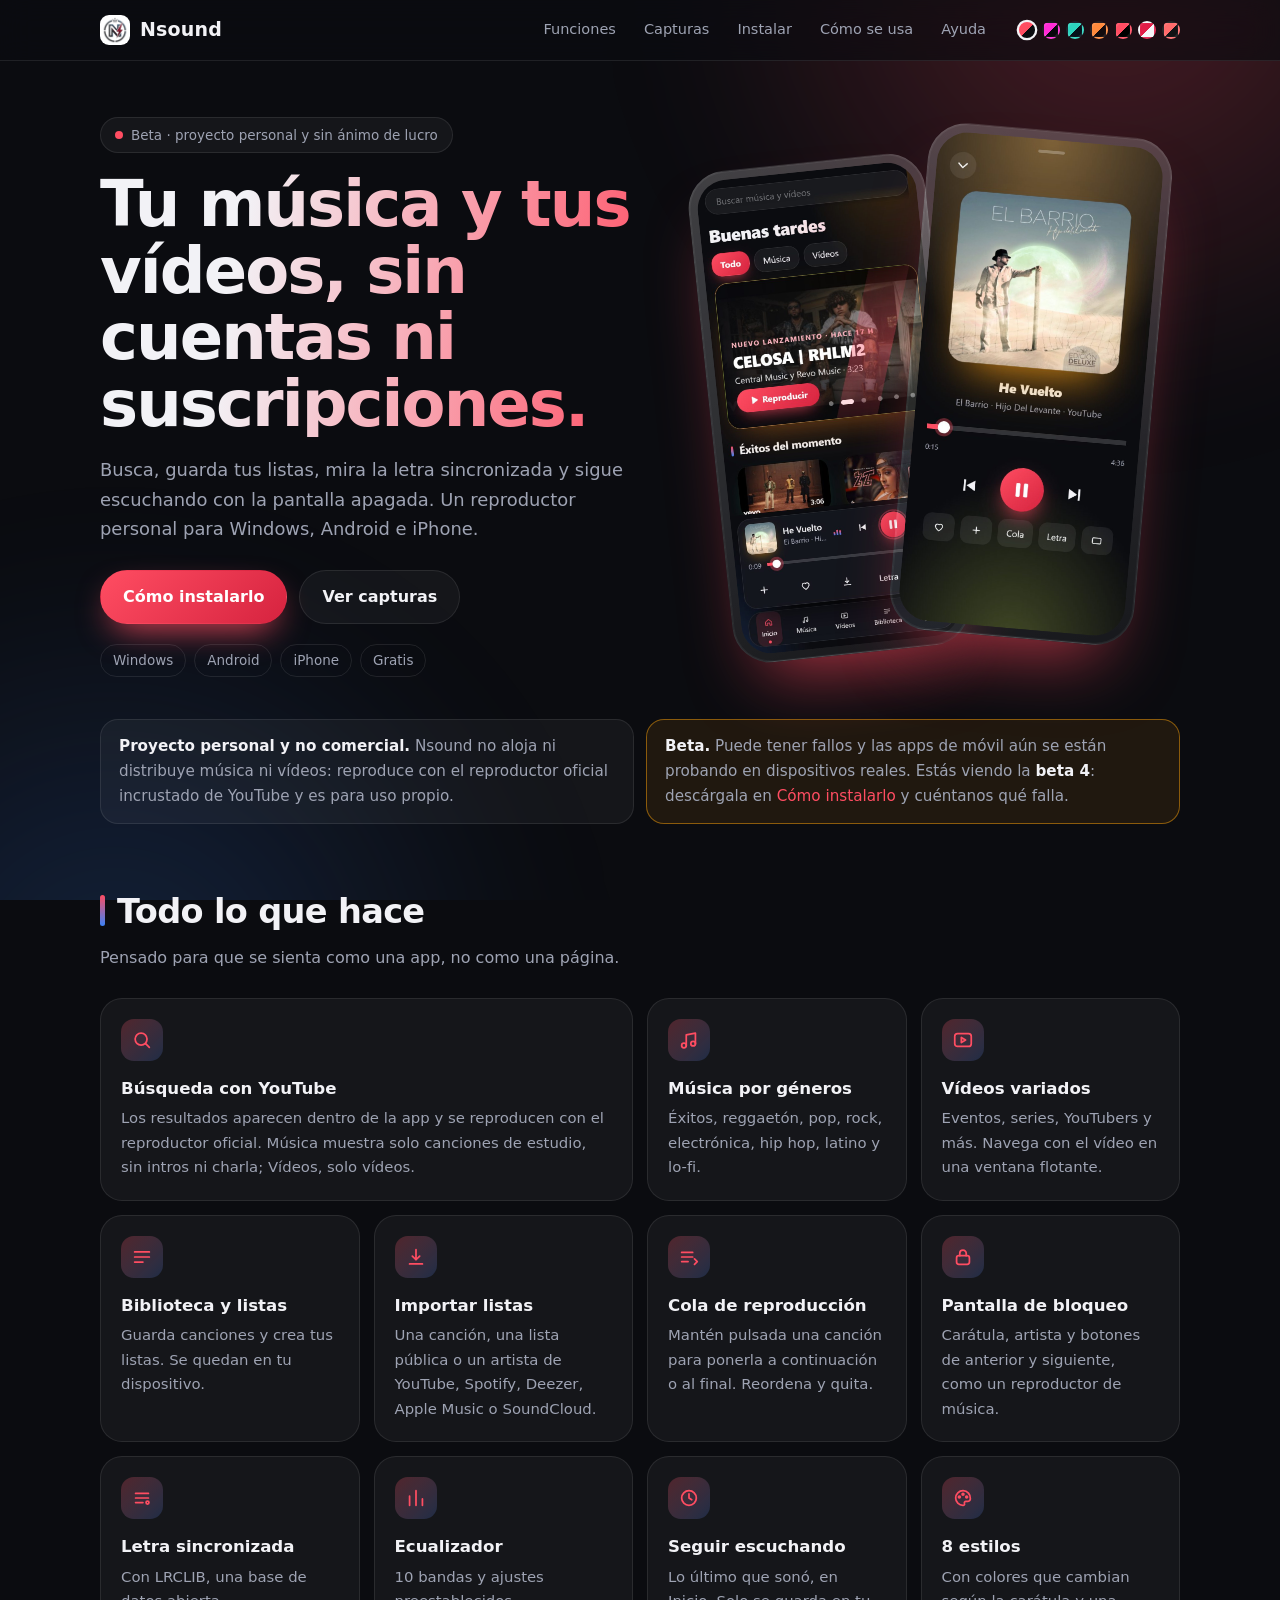
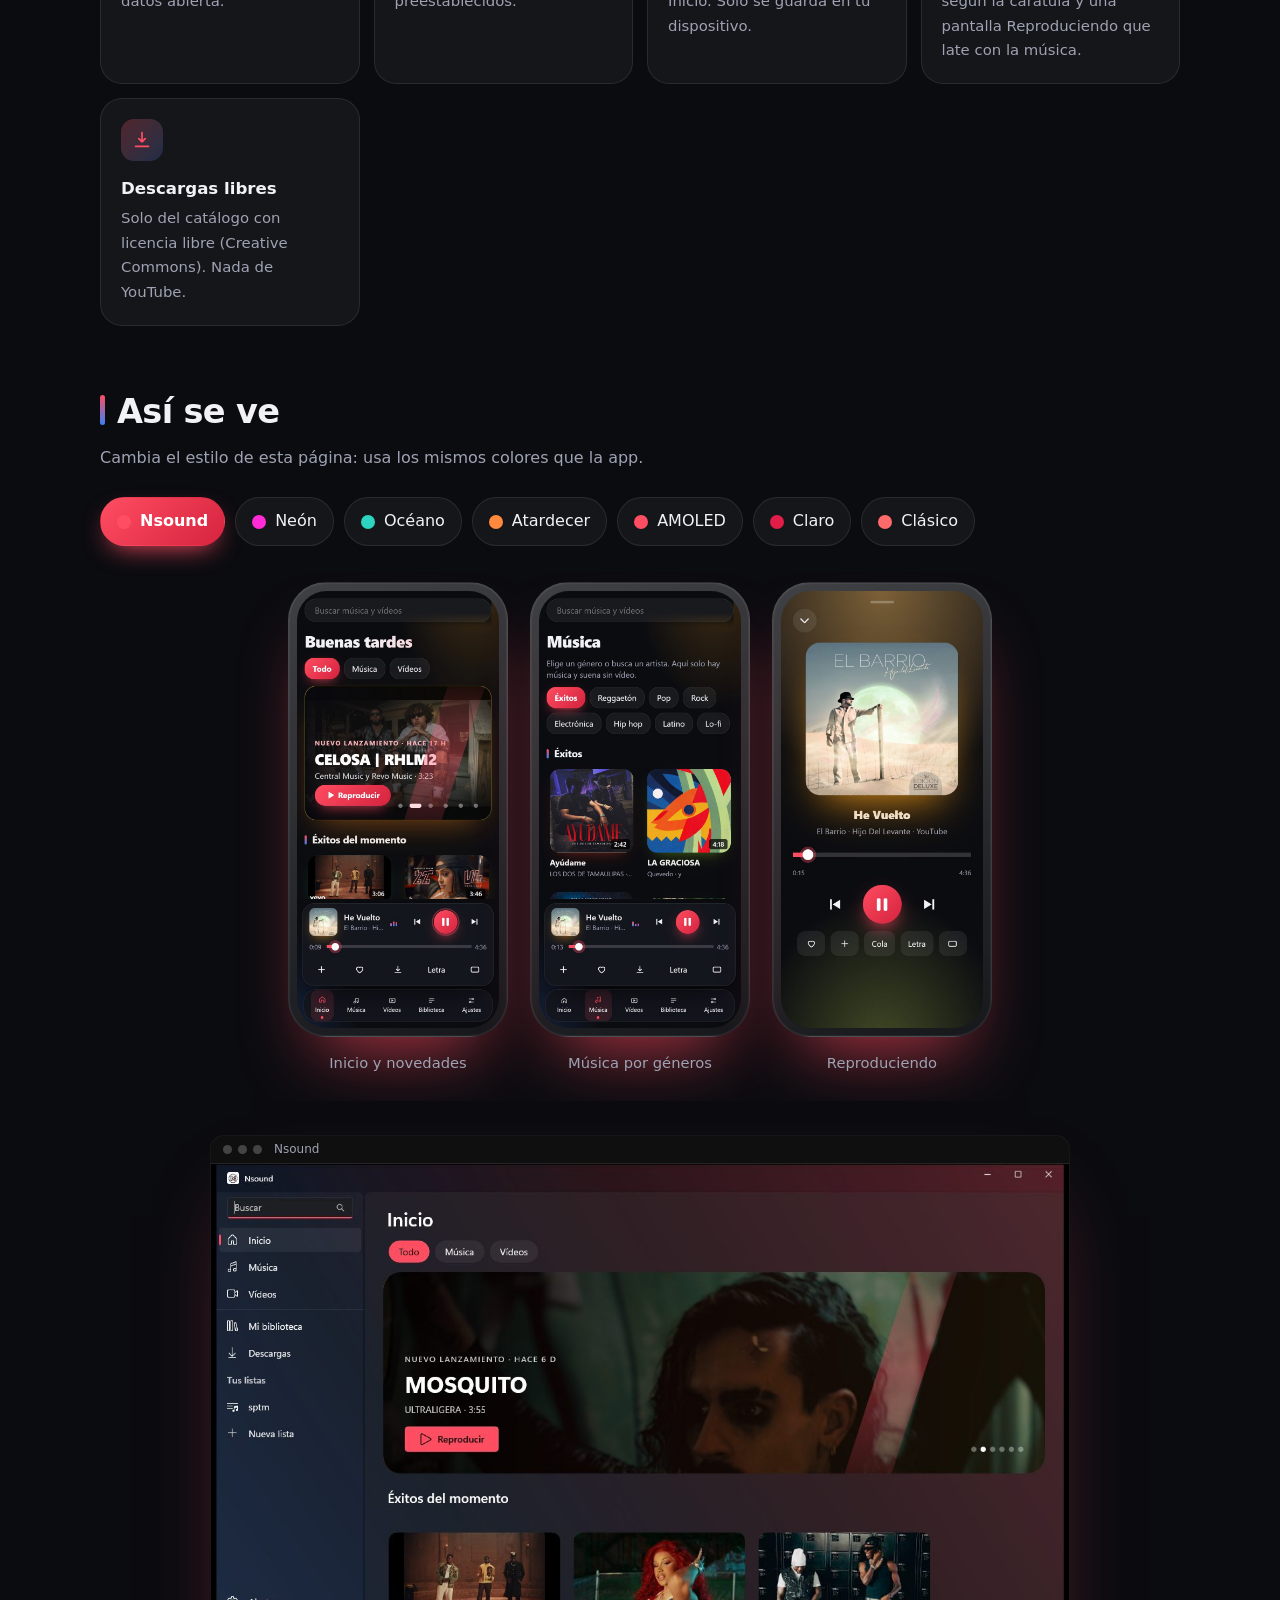
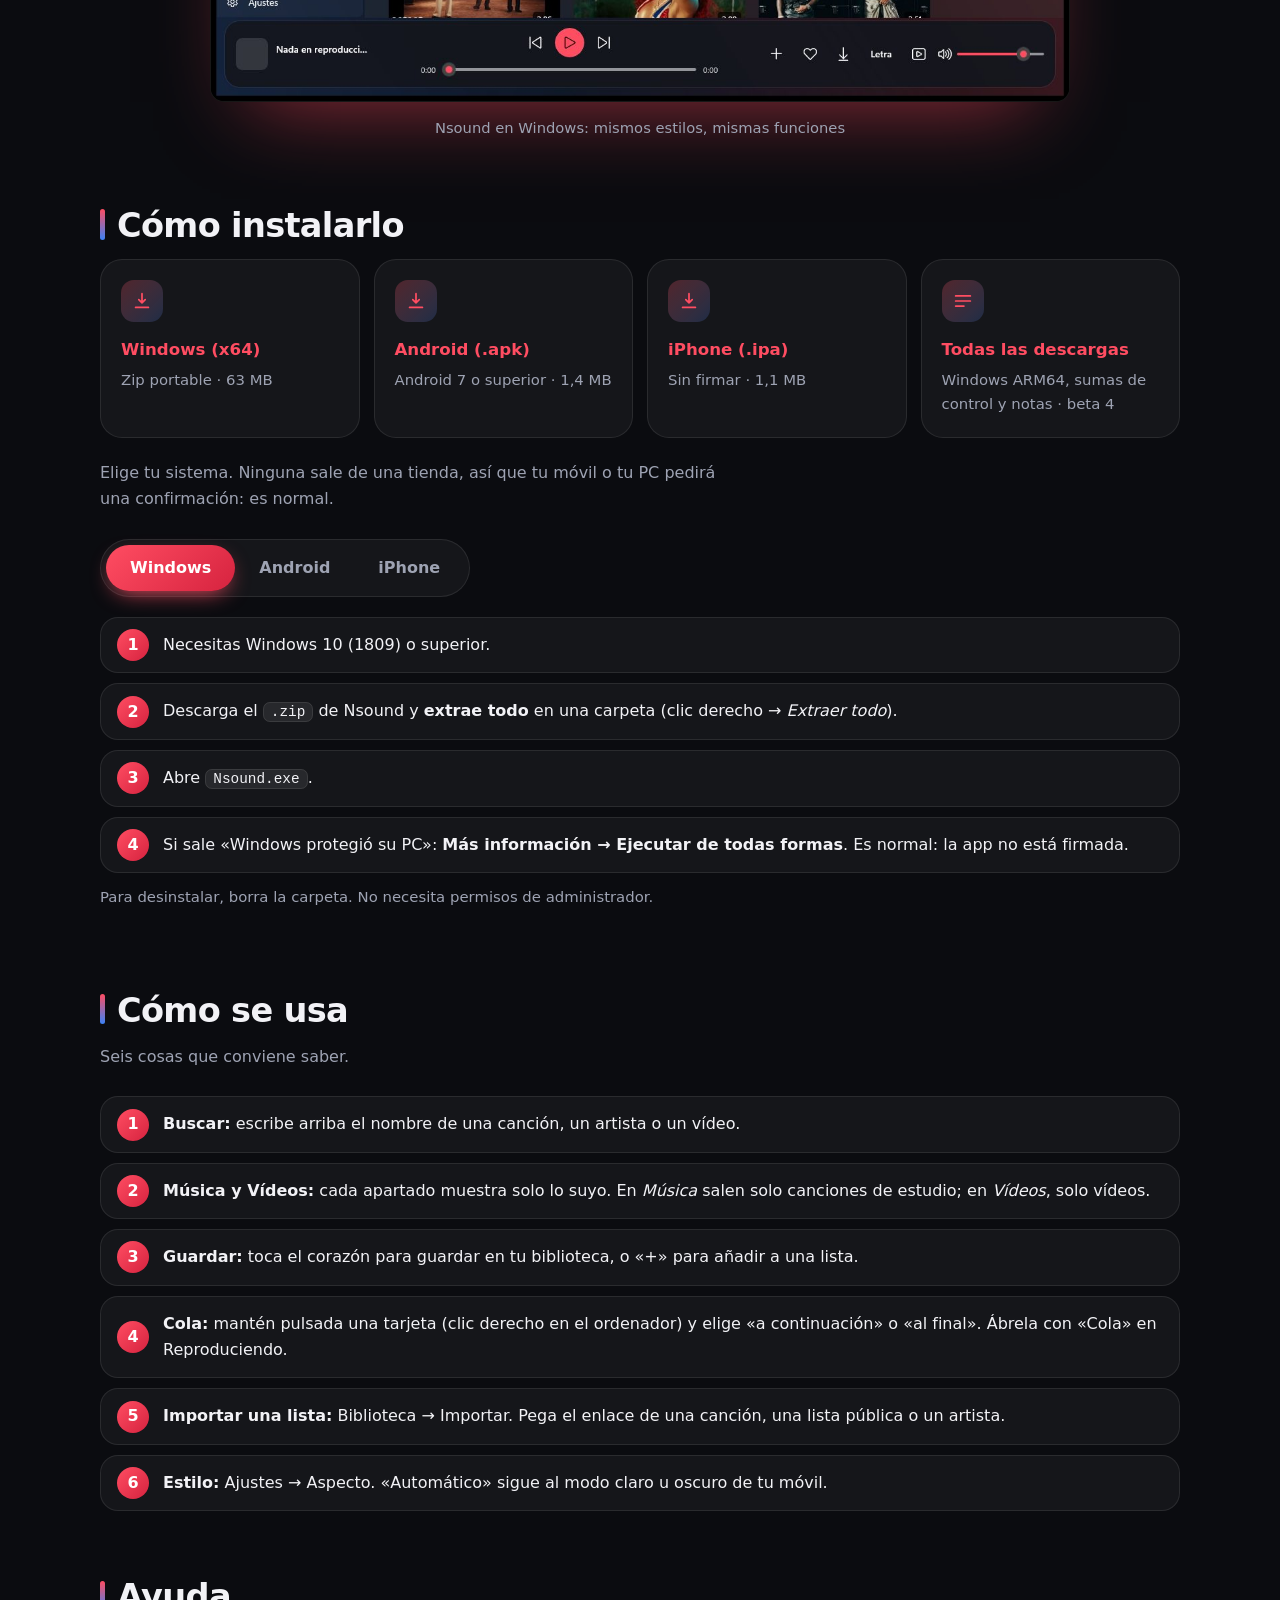
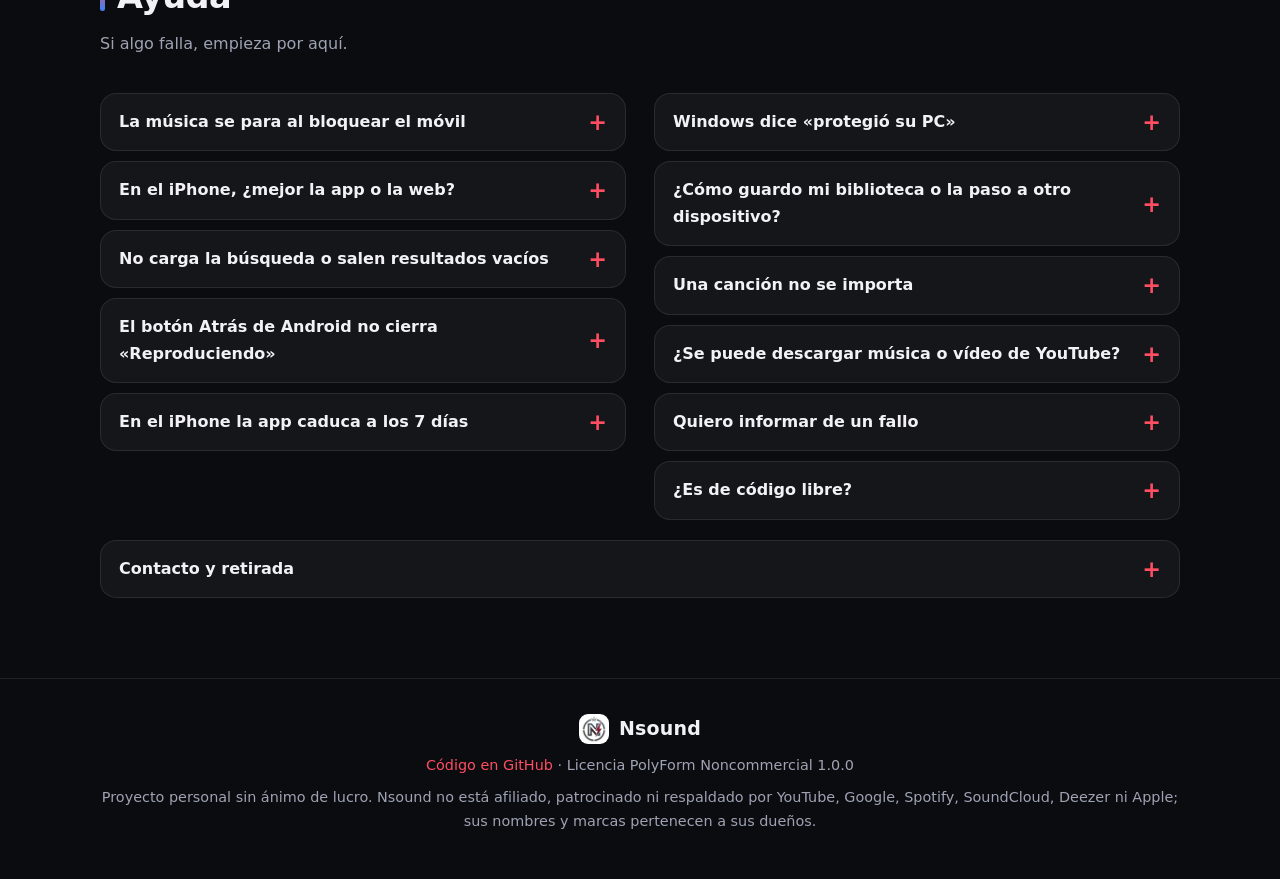
==== commit 74c88345: "Revert "web: botones y guía de instalación apuntan a la beta 5" This reverts commit 6ac0a7df95ee1376" ====
--- a/site/index.html
+++ b/site/index.html
@@ -194,7 +194,7 @@
 
   <div class="notes rv">
     <div class="note"><b>Proyecto personal y no comercial.</b> Nsound no aloja ni distribuye música ni vídeos: reproduce con el reproductor oficial incrustado de YouTube y es para uso propio.</div>
-    <div class="note warn"><b>Beta.</b> Puede tener fallos y las apps de móvil aún se están probando en dispositivos reales. Estás viendo la <b>beta 5</b>: descárgala en <a href="#instalar">Cómo instalarlo</a> y cuéntanos qué falla.</div>
+    <div class="note warn"><b>Beta.</b> Puede tener fallos y las apps de móvil aún se están probando en dispositivos reales. Estás viendo la <b>beta 4</b>: descárgala en <a href="#instalar">Cómo instalarlo</a> y cuéntanos qué falla.</div>
   </div>
 
   <section id="funciones">
@@ -231,10 +231,10 @@
   <section id="instalar">
     <h2 class="rv">Cómo instalarlo</h2>
     <div class="grid rv" style="margin-bottom:22px">
-      <a class="card" href="https://github.com/vhkp259r94-cmyk/spotios/releases/download/v0.8.0-beta.5/Nsound-0.8.0-beta.5-windows-x64.zip"><div class="ic"><svg><use href="#i-dl"/></svg></div><h3>Windows (x64)</h3><p>Zip portable · 63 MB</p></a>
-      <a class="card" href="https://github.com/vhkp259r94-cmyk/spotios/releases/download/v0.8.0-beta.5/Nsound-0.8.0-beta.5-android.apk"><div class="ic"><svg><use href="#i-dl"/></svg></div><h3>Android (.apk)</h3><p>Android 7 o superior · 1,4 MB</p></a>
-      <a class="card" href="https://github.com/vhkp259r94-cmyk/spotios/releases/download/v0.8.0-beta.5/Nsound-0.8.0-beta.5-unsigned.ipa"><div class="ic"><svg><use href="#i-dl"/></svg></div><h3>iPhone (.ipa)</h3><p>Sin firmar · 1,1 MB</p></a>
-      <a class="card" href="https://github.com/vhkp259r94-cmyk/spotios/releases/tag/v0.8.0-beta.5"><div class="ic"><svg><use href="#i-lib"/></svg></div><h3>Todas las descargas</h3><p>Windows ARM64, sumas de control y notas · beta 5</p></a>
+      <a class="card" href="https://github.com/vhkp259r94-cmyk/spotios/releases/download/v0.8.0-beta.4/Nsound-0.8.0-beta.4-windows-x64.zip"><div class="ic"><svg><use href="#i-dl"/></svg></div><h3>Windows (x64)</h3><p>Zip portable · 63 MB</p></a>
+      <a class="card" href="https://github.com/vhkp259r94-cmyk/spotios/releases/download/v0.8.0-beta.4/Nsound-0.8.0-beta.4-android.apk"><div class="ic"><svg><use href="#i-dl"/></svg></div><h3>Android (.apk)</h3><p>Android 7 o superior · 1,4 MB</p></a>
+      <a class="card" href="https://github.com/vhkp259r94-cmyk/spotios/releases/download/v0.8.0-beta.4/Nsound-0.8.0-beta.4-unsigned.ipa"><div class="ic"><svg><use href="#i-dl"/></svg></div><h3>iPhone (.ipa)</h3><p>Sin firmar · 1,1 MB</p></a>
+      <a class="card" href="https://github.com/vhkp259r94-cmyk/spotios/releases/tag/v0.8.0-beta.4"><div class="ic"><svg><use href="#i-lib"/></svg></div><h3>Todas las descargas</h3><p>Windows ARM64, sumas de control y notas · beta 4</p></a>
     </div>
     <p class="sub rv">Elige tu sistema. Ninguna sale de una tienda, así que tu móvil o tu PC pedirá una confirmación: es normal.</p>
     <div class="seg rv" role="tablist" id="seg"><span class="ind" id="ind"></span>
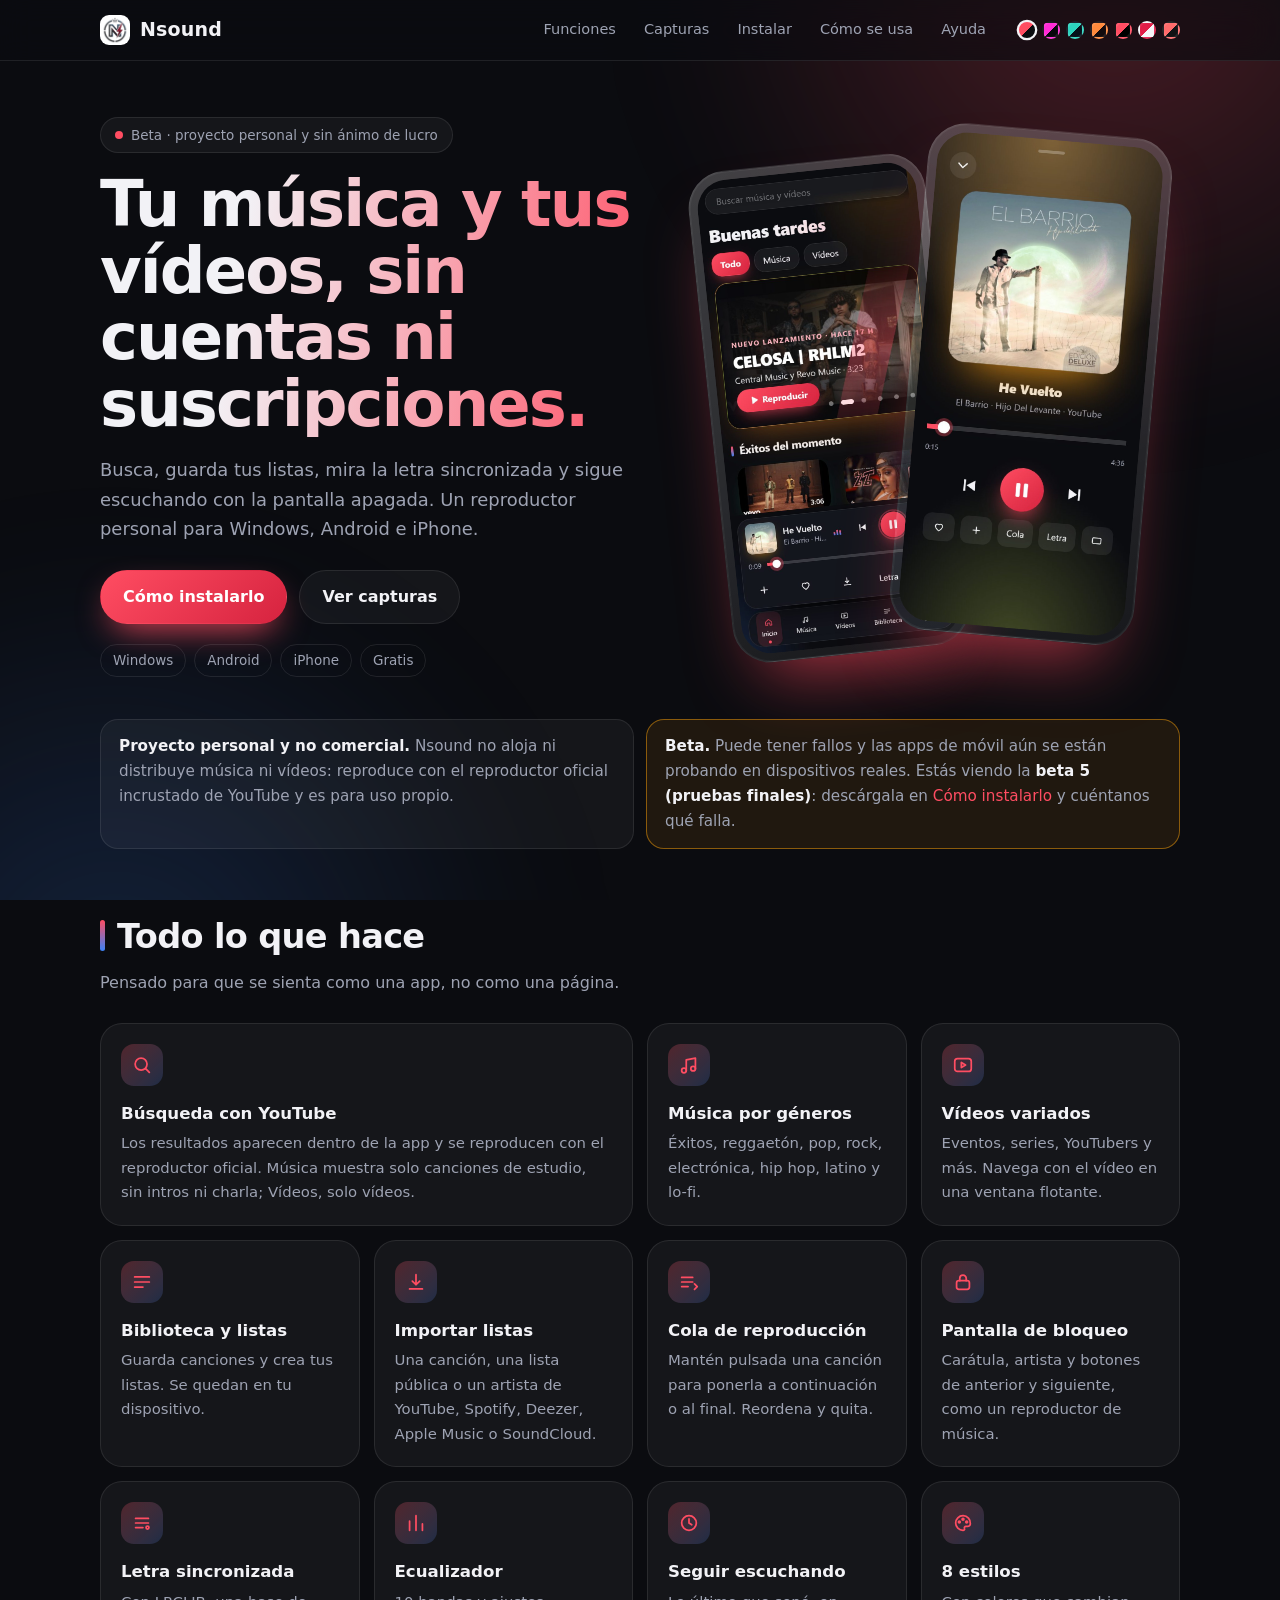
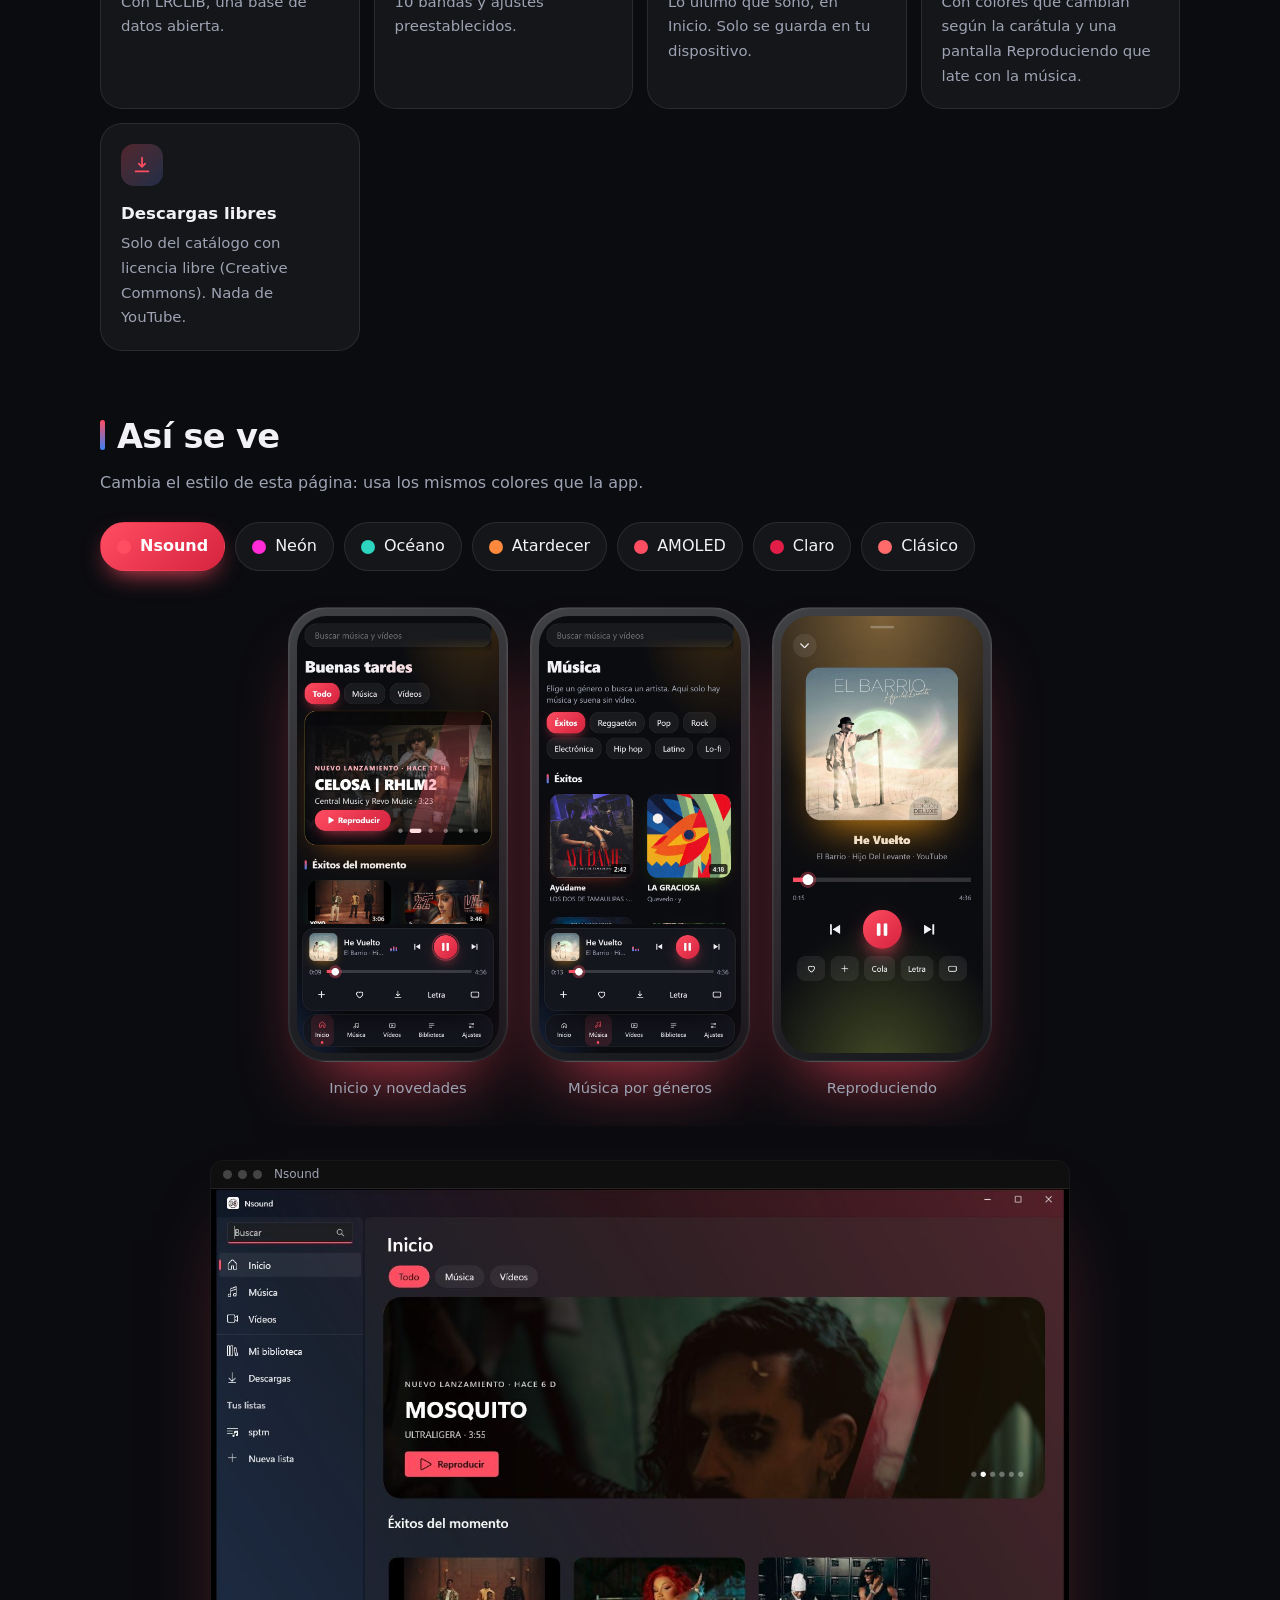
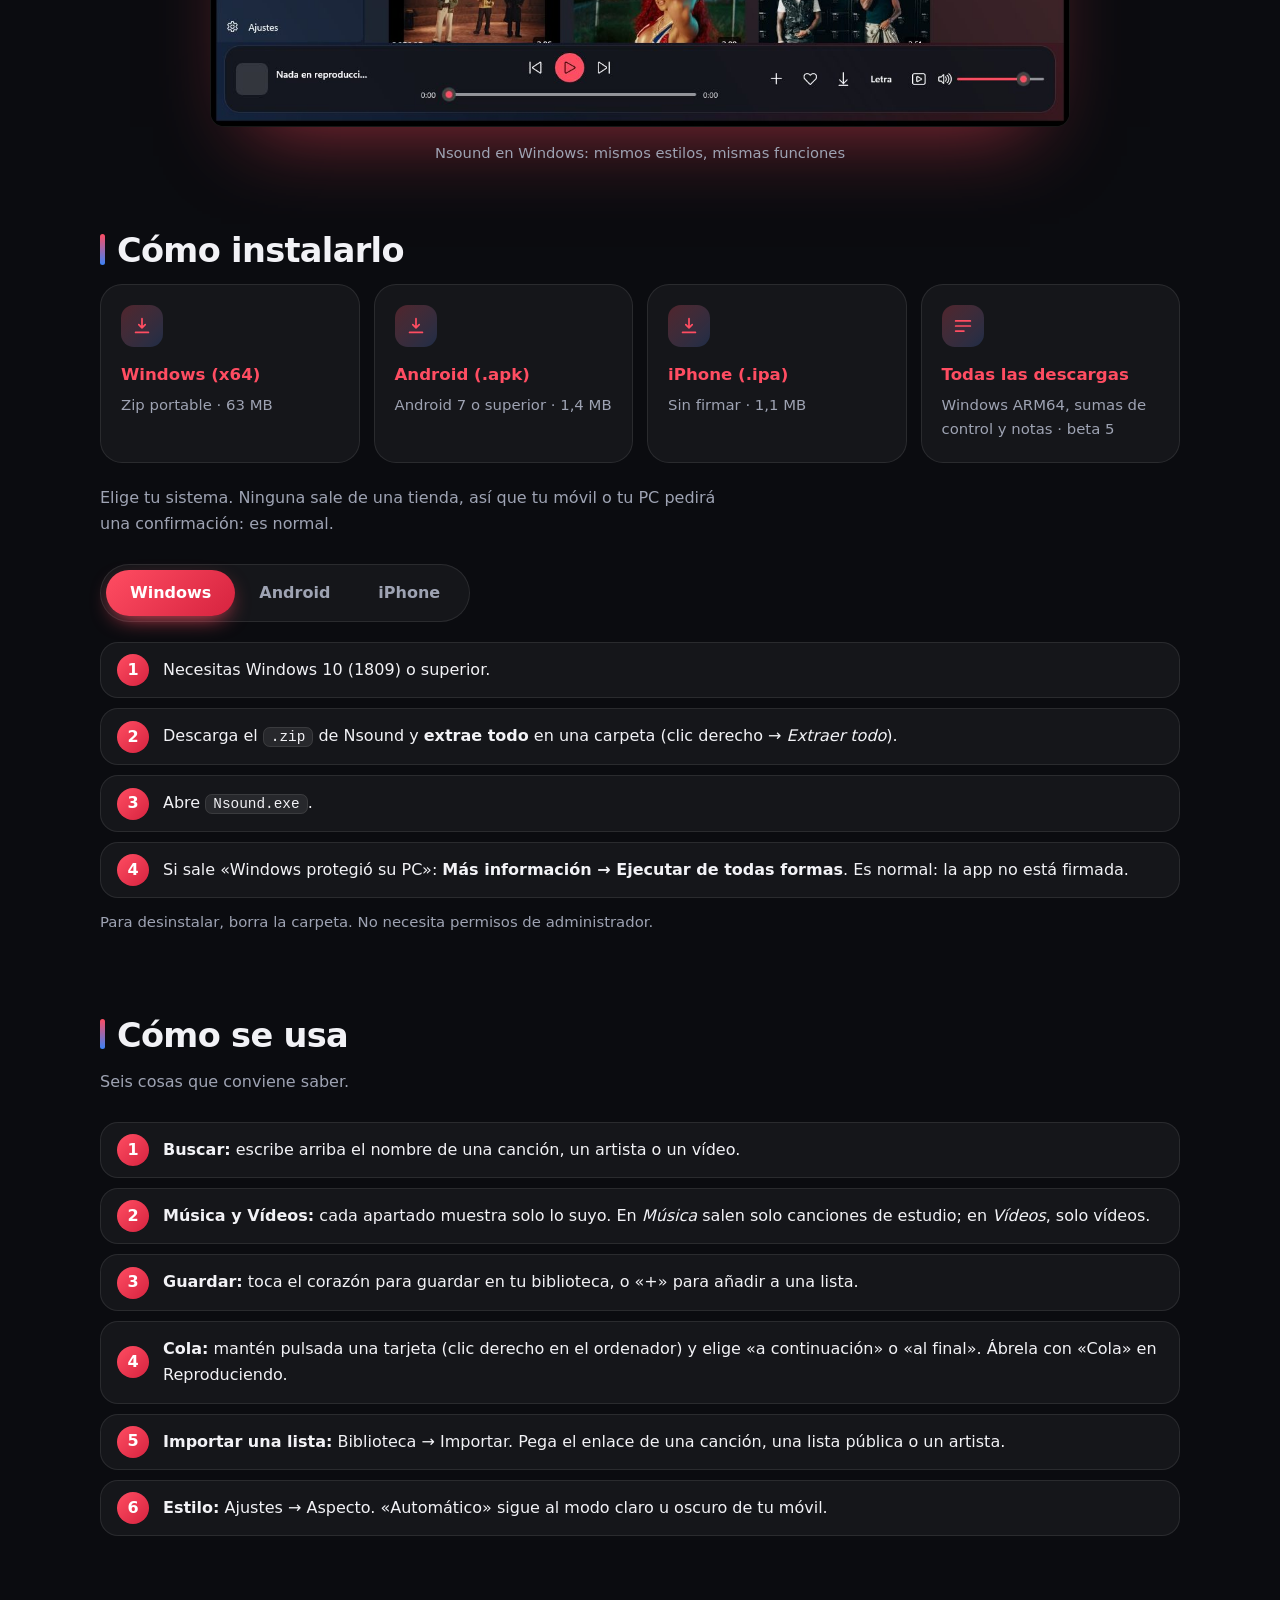
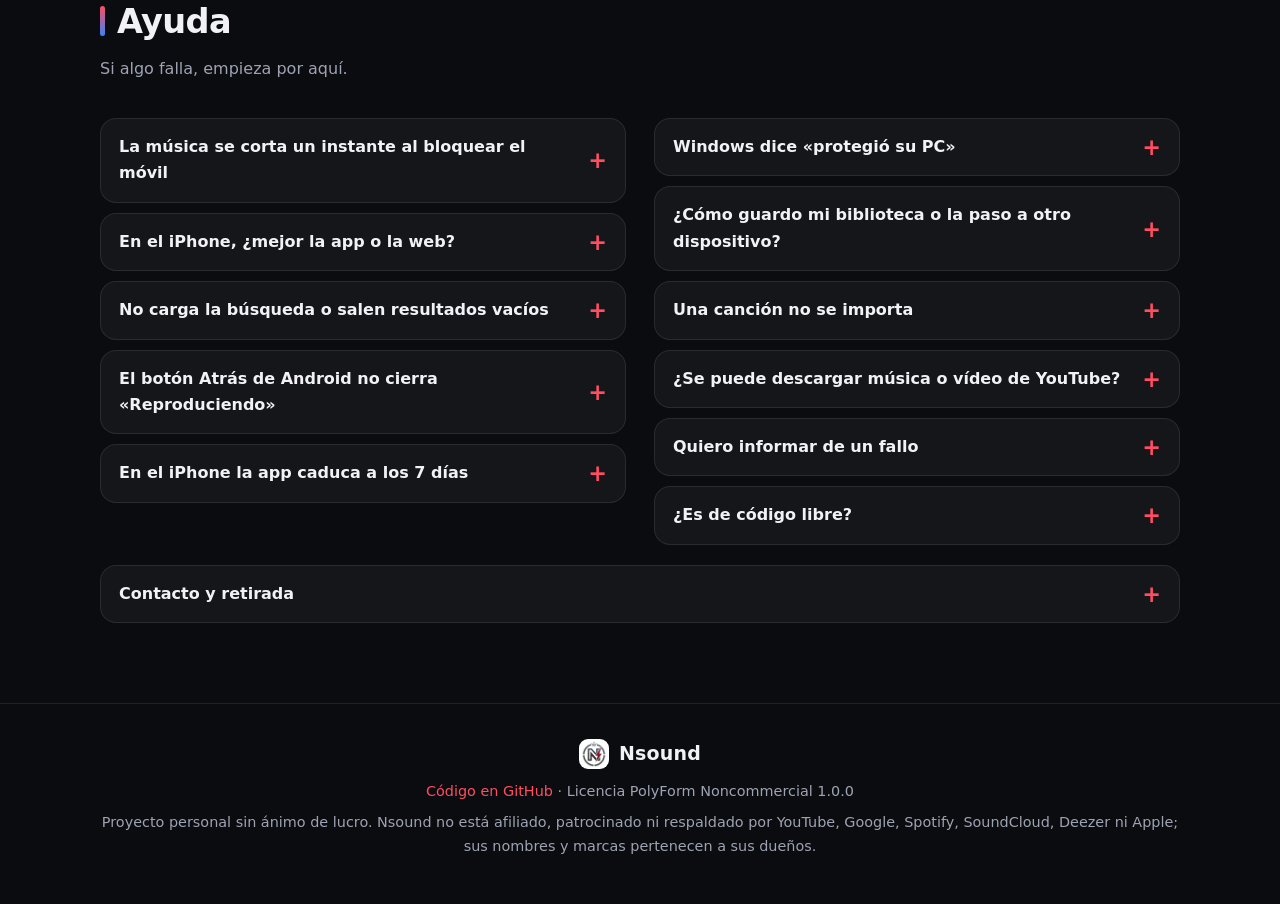
==== commit 8b04bcd2: "web: descargas y notas de la beta 5 (pruebas finales) Co-Authored-By: Claude Sonnet 5.5 <noreply@ant" ====
--- a/site/index.html
+++ b/site/index.html
@@ -194,7 +194,7 @@
 
   <div class="notes rv">
     <div class="note"><b>Proyecto personal y no comercial.</b> Nsound no aloja ni distribuye música ni vídeos: reproduce con el reproductor oficial incrustado de YouTube y es para uso propio.</div>
-    <div class="note warn"><b>Beta.</b> Puede tener fallos y las apps de móvil aún se están probando en dispositivos reales. Estás viendo la <b>beta 4</b>: descárgala en <a href="#instalar">Cómo instalarlo</a> y cuéntanos qué falla.</div>
+    <div class="note warn"><b>Beta.</b> Puede tener fallos y las apps de móvil aún se están probando en dispositivos reales. Estás viendo la <b>beta 5 (pruebas finales)</b>: descárgala en <a href="#instalar">Cómo instalarlo</a> y cuéntanos qué falla.</div>
   </div>
 
   <section id="funciones">
@@ -231,10 +231,10 @@
   <section id="instalar">
     <h2 class="rv">Cómo instalarlo</h2>
     <div class="grid rv" style="margin-bottom:22px">
-      <a class="card" href="https://github.com/vhkp259r94-cmyk/spotios/releases/download/v0.8.0-beta.4/Nsound-0.8.0-beta.4-windows-x64.zip"><div class="ic"><svg><use href="#i-dl"/></svg></div><h3>Windows (x64)</h3><p>Zip portable · 63 MB</p></a>
-      <a class="card" href="https://github.com/vhkp259r94-cmyk/spotios/releases/download/v0.8.0-beta.4/Nsound-0.8.0-beta.4-android.apk"><div class="ic"><svg><use href="#i-dl"/></svg></div><h3>Android (.apk)</h3><p>Android 7 o superior · 1,4 MB</p></a>
-      <a class="card" href="https://github.com/vhkp259r94-cmyk/spotios/releases/download/v0.8.0-beta.4/Nsound-0.8.0-beta.4-unsigned.ipa"><div class="ic"><svg><use href="#i-dl"/></svg></div><h3>iPhone (.ipa)</h3><p>Sin firmar · 1,1 MB</p></a>
-      <a class="card" href="https://github.com/vhkp259r94-cmyk/spotios/releases/tag/v0.8.0-beta.4"><div class="ic"><svg><use href="#i-lib"/></svg></div><h3>Todas las descargas</h3><p>Windows ARM64, sumas de control y notas · beta 4</p></a>
+      <a class="card" href="https://github.com/vhkp259r94-cmyk/spotios/releases/download/v0.8.0-beta.5/Nsound-0.8.0-beta.5-windows-x64.zip"><div class="ic"><svg><use href="#i-dl"/></svg></div><h3>Windows (x64)</h3><p>Zip portable · 63 MB</p></a>
+      <a class="card" href="https://github.com/vhkp259r94-cmyk/spotios/releases/download/v0.8.0-beta.5/Nsound-0.8.0-beta.5-android.apk"><div class="ic"><svg><use href="#i-dl"/></svg></div><h3>Android (.apk)</h3><p>Android 7 o superior · 1,4 MB</p></a>
+      <a class="card" href="https://github.com/vhkp259r94-cmyk/spotios/releases/download/v0.8.0-beta.5/Nsound-0.8.0-beta.5-unsigned.ipa"><div class="ic"><svg><use href="#i-dl"/></svg></div><h3>iPhone (.ipa)</h3><p>Sin firmar · 1,1 MB</p></a>
+      <a class="card" href="https://github.com/vhkp259r94-cmyk/spotios/releases/tag/v0.8.0-beta.5"><div class="ic"><svg><use href="#i-lib"/></svg></div><h3>Todas las descargas</h3><p>Windows ARM64, sumas de control y notas · beta 5</p></a>
     </div>
     <p class="sub rv">Elige tu sistema. Ninguna sale de una tienda, así que tu móvil o tu PC pedirá una confirmación: es normal.</p>
     <div class="seg rv" role="tablist" id="seg"><span class="ind" id="ind"></span>
@@ -286,7 +286,7 @@
     <p class="sub rv">Si algo falla, empieza por aquí.</p>
     <div class="two rv">
       <div>
-        <details><summary>La música se para al bloquear el móvil</summary><p>Nsound reproduce con el reproductor de YouTube incrustado, que a veces se pausa al apagar la pantalla. La versión nueva de Android mantiene la música con una notificación de reproducción (acepta el permiso de notificaciones) y la app intenta reanudar sola. Si aun así se para: en Ajustes del móvil → Batería → Nsound, elige «Sin restricciones» y no cierres la app desde recientes. Sigue siendo una beta.</p></details>
+        <details><summary>La música se corta un instante al bloquear el móvil</summary><p>Nsound reproduce con el reproductor de YouTube incrustado, y al salir de la app, apagar la pantalla o desbloquear, el sistema puede pausarlo un instante. Nsound lo reanuda solo, así que puede notarse un corte de aproximadamente un segundo: es una limitación del sistema con el reproductor oficial de YouTube. Si pausas tú, no se reanuda. En el iPhone, si la música lleva mucho rato en pausa con el móvil bloqueado, iOS puede cerrar la app y hay que abrirla para seguir. En Android hay una notificación de reproducción (acepta el permiso de notificaciones); si aun así se para, en Ajustes del móvil → Batería → Nsound elige «Sin restricciones» y no cierres la app desde recientes. Sigue siendo una beta.</p></details>
         <details><summary>En el iPhone, ¿mejor la app o la web?</summary><p>La app instalada: mantiene la música con la pantalla bloqueada de forma más fiable. Desde Safari, la página usa un truco (un audio silencioso) para seguir viva al bloquear, pero iOS puede cortarla igualmente. Si lo usas desde la web, abre la web desde «Añadir a pantalla de inicio» y no la cierres.</p></details>
         <details><summary>No carga la búsqueda o salen resultados vacíos</summary><p>Comprueba la conexión. YouTube puede limitar las peticiones durante unos minutos: espera y vuelve a probar.</p></details>
         <details><summary>El botón Atrás de Android no cierra «Reproduciendo»</summary><p>Actualiza a la última versión: ya cierra primero Reproduciendo, la cola y los menús, y minimiza el vídeo.</p></details>
